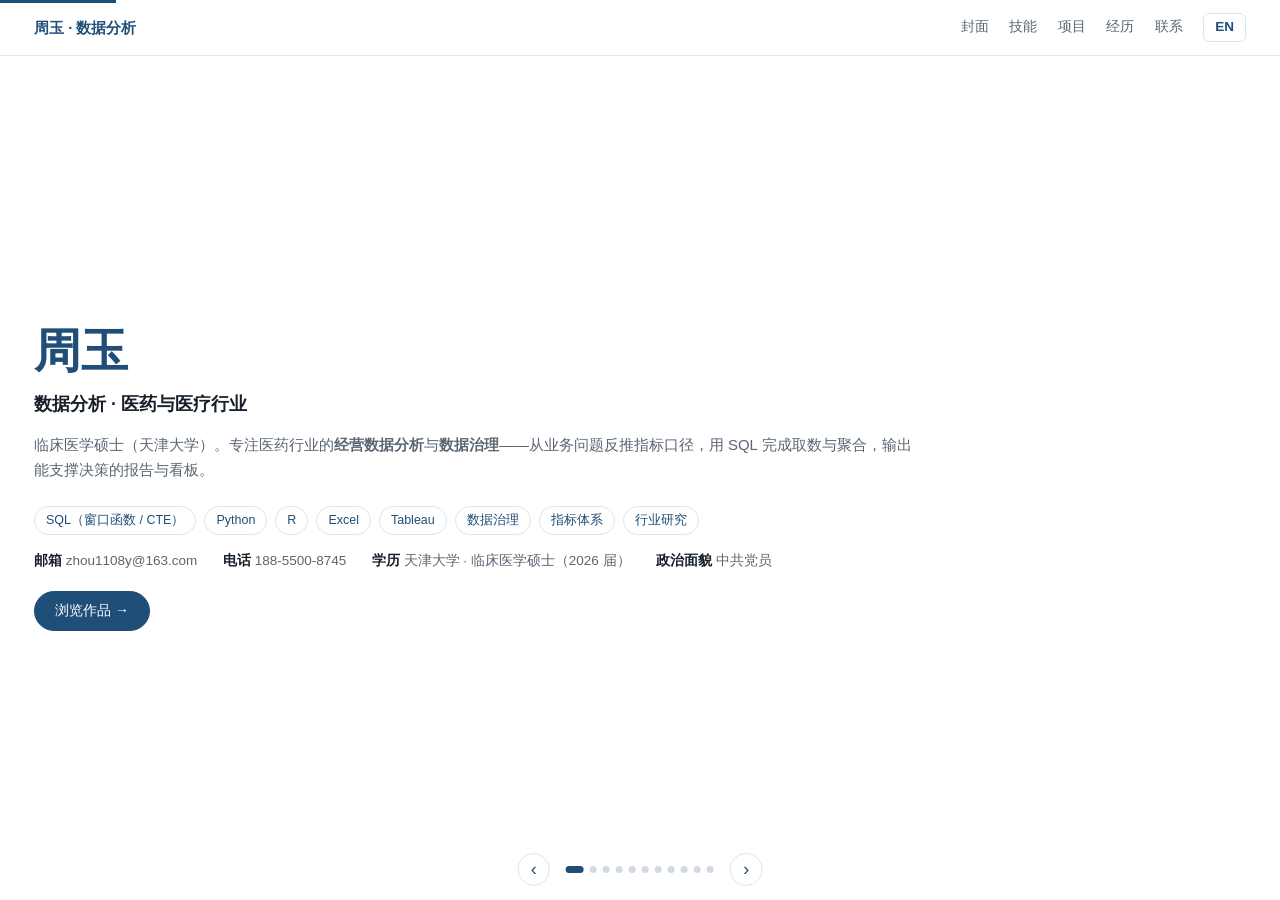
==== index.html @ c06bf833 "Add bilingual data analysis portfolio (deck layout)" ====
<!DOCTYPE html>
<html lang="zh-CN">
<head>
<meta charset="utf-8">
<meta name="viewport" content="width=device-width,initial-scale=1">
<title>周玉 · 数据分析作品集</title>
<link rel="alternate" hreflang="zh-CN" href="index.html">
<link rel="alternate" hreflang="en" href="en.html">
<link rel="stylesheet" href="assets/style.css">
</head>
<body>
<nav class="nav"><div class="wrap">
  <span class="nav-name">周玉 · 数据分析</span>
  <div class="nav-links">
    <a data-go="cover">封面</a>
    <a data-go="skills">技能</a>
    <a data-go="projects">项目</a>
    <a data-go="more">经历</a>
    <a data-go="contact">联系</a>
    <a class="lang" href="en.html" title="Switch to English">EN</a>
  </div>
</div></nav>

<main class="deck" id="deck">

  <section class="slide active" id="cover"><div class="inner cover-inner">
    <h1>周玉</h1>
    <p class="role">数据分析 · 医药与医疗行业</p>
    <p class="lead">临床医学硕士（天津大学）。专注医药行业的<b>经营数据分析</b>与<b>数据治理</b>——从业务问题反推指标口径，用 SQL 完成取数与聚合，输出能支撑决策的报告与看板。</p>
    <div class="tags">
      <span class="tag">SQL（窗口函数 / CTE）</span>
      <span class="tag">Python</span>
      <span class="tag">R</span>
      <span class="tag">Excel</span>
      <span class="tag">Tableau</span>
      <span class="tag">数据治理</span>
      <span class="tag">指标体系</span>
      <span class="tag">行业研究</span>
    </div>
    <div class="meta">
      <span><b>邮箱</b> zhou1108y@163.com</span>
      <span><b>电话</b> 188-5500-8745</span>
      <span><b>学历</b> 天津大学 · 临床医学硕士（2026 届）</span>
      <span><b>政治面貌</b> 中共党员</span>
    </div>
    <button class="cta" data-go="skills">浏览作品 →</button>
  </div></section>

  <section class="slide" id="skills"><div class="inner">
    <h2>技能与数据概览</h2>
    <p class="sub">按“能处理数据 → 能算对指标 → 能解释业务”三层组织</p>
    <div class="kpis">
      <div class="kpi"><div class="num">2<small>个</small></div><div class="lbl">完整行业分析项目</div></div>
      <div class="kpi"><div class="num">60<small>条</small></div><div class="lbl">公司-年度数据记录</div></div>
      <div class="kpi"><div class="num">16<small>类</small></div><div class="lbl">SQL 分析查询</div></div>
      <div class="kpi"><div class="num">16<small>张</small></div><div class="lbl">矢量分析图表</div></div>
    </div>
    <div class="grid2">
      <div class="card"><h4>数据处理与治理</h4><p>数据字典与口径定义、多源整合、清洗校验、异常值与缺失值处理、跨源一致性校验、数据留痕。</p></div>
      <div class="card"><h4>工具与语言</h4><p>SQL（多表查询、聚合、窗口函数、CTE）、Python、R、Excel（数据透视表 / 函数 / 图表）、Tableau、SPSS。</p></div>
      <div class="card"><h4>统计与建模</h4><p>描述性统计、假设检验、Logistic / COX 回归、生存分析、风险分层；机器学习（Lasso、XGBoost）与模型评估（AUC、F1、Brier、C-index、NRI）。</p></div>
      <div class="card"><h4>业务分析</h4><p>指标体系搭建、趋势 / 结构 / 对标 / 归因分析、行业数据研究、分析报告与看板输出。</p></div>
    </div>
  </div></section>

  <section class="slide" id="projects"><div class="inner">
    <h2>项目作品</h2>
    <p class="sub">点击卡片进入项目详情页（← → 或方向键翻页）</p>
    <div class="pcard-grid">
      <article class="pcard" data-go="p1">
        <div class="pcard-top"><h3>医药流通行业经营分析与对标研究</h3><span class="period">2026 · 5 家 A 股医药流通上市公司 · 2020–2025</span></div>
        <p class="desc">行业进入低增速阶段，需要判断增长质量、以及公司间差异来自哪里。</p>
        <ul class="clean">
        <li>30 条财务记录 + 143 条分部记录，跨源校验定位 1 处追溯调整差异</li>
        <li>四维指标体系 + SQL 八类查询，覆盖趋势 / 结构 / 对标 / 归因</li>
        <li>相关系数 0.872 验证“业务结构决定毛利率天花板”</li>
        </ul>
        <div class="pcard-foot"><span class="tools">SQL · Excel · Python</span><span class="go">查看详情 →</span></div>
      </article>
      <article class="pcard" data-go="p2">
        <div class="pcard-top"><h3>医药零售连锁扩张质量与资金效率分析</h3><span class="period">2026 · 5 家 A 股医药零售连锁 · 2020–2025</span></div>
        <p class="desc">连锁药店靠并购扩张，商誉与营运资金压力同步累积——扩张的质量如何？</p>
        <ul class="clean">
        <li>35 条记录（含商誉），与第二数据源交叉校验全部一致</li>
        <li>SQL 八类查询 + Tableau 四组视图构成经营看板</li>
        <li>5 家中 4 家增收不增利；商誉占净资产最高达 90.57%</li>
        </ul>
        <div class="pcard-foot"><span class="tools">SQL · Tableau</span><span class="go">查看详情 →</span></div>
      </article>
    </div>
  </div></section>

  <section class="slide" id="p1"><div class="inner">
    <div class="crumb"><span class="badge">项目一</span><button class="back" data-go="projects">← 返回项目列表</button></div>
    <h2>医药流通行业经营分析与对标研究</h2>
    <p class="period-line">2025–2026 · 5 家 A 股医药流通上市公司 · 2020–2025</p>
    <p class="desc">医药流通行业进入低增速阶段。项目要回答两个问题：行业增长的质量如何？公司之间的差异到底来自哪里？</p>
    <div class="two-col">
      <ul class="clean">
        <li><b>数据治理</b>采集 5 家公司 30 条财务记录与 143 条主营构成记录，建立数据字典统一币种、单位与归母口径；跨源校验发现 1 处追溯调整差异（营收差 2.2%），回溯年报定位后按可比口径修正并留痕。</li>
        <li><b>指标体系</b>搭建“成长性—盈利性—运营效率—业务结构”四维指标体系，用 SQL（窗口函数、CTE）完成 8 类分析查询。</li>
        <li><b>分析方法</b>覆盖趋势分析、结构分析、同业对标与归因拆解，并接入商务部与国家统计局行业数据做外部对标。</li>
        <li><b>成果输出</b>7 页分析报告 + Excel 经营看板（8 张原生图表、8 个 KPI 卡片）+ 2 页作品集。</li>
      </ul>
      <figure class="hero-fig"><img src="assets/charts/p1-fig02.svg" alt="样本增速 vs 药品流通行业增速（%）" loading="lazy"><figcaption>样本增速 vs 药品流通行业增速（%）<span class="note">连续四年跑赢行业 3.0–7.0pp</span></figcaption></figure>
    </div>
    <div class="dl">
        <a href="assets/data/p1_cleaned_data.csv" download>清洗后数据集（CSV）</a>
        <a href="assets/data/p1_sql_analysis.sql" download>SQL 分析脚本</a>
    </div>
  </div></section>

  <section class="slide" id="p1-findings"><div class="inner">
    <div class="crumb"><span class="badge">项目一</span><button class="back" data-go="projects">← 返回项目列表</button></div>
    <h2>关键发现 · 医药流通行业经营分析与对标研究</h2>
    <div class="two-col">
      <ul class="findings">
        <li><b>增收不增利</b>：样本合计营收 4,040 亿增至 6,008 亿（CAGR 8.26%），净利润 CAGR 仅 0.97%；毛利率五年降 2.46pp。</li>
        <li><b>费用管控是唯一对冲</b>：三项费用率由 7.64% 降至 6.00%，盈利分化主要来自费用端而非收入端。</li>
        <li><b>业务结构决定毛利率天花板</b>：批发 5.8%–7.5% ＜ 零售 13%–16% ＜ 工业 19%–57%，高毛利业务占比与整体毛利率相关系数达 <b>0.872</b>。</li>
        <li><b>头部持续跑赢行业</b>：样本增速连续四年高于行业 3.0–7.0 个百分点，CR3 由 86.13% 升至 87.78%。</li>
      </ul>
      <figure class="hero-fig"><img src="assets/charts/p1-fig02.svg" alt="样本增速 vs 药品流通行业增速（%）" loading="lazy"><figcaption>样本增速 vs 药品流通行业增速（%）<span class="note">连续四年跑赢行业 3.0–7.0pp</span></figcaption></figure>
    </div>
  </div></section>

  <section class="slide" id="p1-charts"><div class="inner">
    <div class="crumb"><span class="badge">项目一</span><button class="back" data-go="projects">← 返回项目列表</button></div>
    <h2>分析图表（10 张 · 矢量图）｜点击任意图表放大</h2>
    <div class="gallery g5">
      <figure class="g-item"><img src="assets/charts/p1-fig01.svg" alt="样本合计营业收入（亿元）" loading="lazy"><span>样本合计营业收入（亿元）</span></figure>
      <figure class="g-item"><img src="assets/charts/p1-fig02.svg" alt="样本增速 vs 行业增速（%）" loading="lazy"><span>样本增速 vs 行业增速（%）</span></figure>
      <figure class="g-item"><img src="assets/charts/p1-fig03.svg" alt="毛利率 / 净利率 / 三费率（%）" loading="lazy"><span>毛利率 / 净利率 / 三费率（%）</span></figure>
      <figure class="g-item"><img src="assets/charts/p1-fig04.svg" alt="各公司收入份额与 CR3（%）" loading="lazy"><span>各公司收入份额与 CR3（%）</span></figure>
      <figure class="g-item"><img src="assets/charts/p1-fig05.svg" alt="各公司营业收入趋势（亿元）" loading="lazy"><span>各公司营业收入趋势（亿元）</span></figure>
      <figure class="g-item"><img src="assets/charts/p1-fig06.svg" alt="2025 盈利能力对标（%）" loading="lazy"><span>2025 盈利能力对标（%）</span></figure>
      <figure class="g-item"><img src="assets/charts/p1-fig07.svg" alt="2025 营运效率对标（天）" loading="lazy"><span>2025 营运效率对标（天）</span></figure>
      <figure class="g-item"><img src="assets/charts/p1-fig08.svg" alt="2025 业务结构（占收入 %）" loading="lazy"><span>2025 业务结构（占收入 %）</span></figure>
      <figure class="g-item"><img src="assets/charts/p1-fig09.svg" alt="净利率变化归因（百分点）" loading="lazy"><span>净利率变化归因（百分点）</span></figure>
      <figure class="g-item"><img src="assets/charts/p1-fig10.svg" alt="高毛利业务占比 vs 整体毛利率" loading="lazy"><span>高毛利业务占比 vs 整体毛利率</span></figure>
    </div>
  </div></section>

  <section class="slide" id="p2"><div class="inner">
    <div class="crumb"><span class="badge">项目二</span><button class="back" data-go="projects">← 返回项目列表</button></div>
    <h2>医药零售连锁扩张质量与资金效率分析</h2>
    <p class="period-line">2025–2026 · 5 家 A 股医药零售连锁 · 2020–2025</p>
    <p class="desc">连锁药店靠并购快速扩张，商誉与营运资金压力同步累积。本项目用 SQL 建指标、Tableau 做可视化，回答“扩张的质量如何”。</p>
    <div class="two-col">
      <ul class="clean">
        <li><b>数据治理</b>采集 5 家公司 35 条财务记录（含商誉科目），单位与口径统一后完成清洗校验；与第二数据源交叉校验，35 条记录全部一致。</li>
        <li><b>SQL 分析</b>维表 + 事实表 + 指标视图结构，用窗口函数（LAG / RANK / MAX OVER）与 CTE 完成 8 类查询，覆盖增长质量、并购风险、营运效率与综合风险评分。</li>
        <li><b>Tableau 可视化</b>构建 4 组视图——扩张与盈利背离、商誉风险、营运资金效率、费用结构，形成可交互经营看板。</li>
      </ul>
      <figure class="hero-fig"><img src="assets/charts/p2-fig03.svg" alt="营收 CAGR vs 净利 CAGR（%）" loading="lazy"><figcaption>营收 CAGR vs 净利 CAGR（%）<span class="note">5 家中 4 家增收不增利</span></figcaption></figure>
    </div>
    <div class="dl">
        <a href="assets/data/p2_cleaned_data.csv" download>清洗后数据集（CSV）</a>
        <a href="assets/data/p2_sql_analysis.sql" download>SQL 分析脚本</a>
        <a href="assets/data/p2_tableau_build_guide.md" download>Tableau 构建指南</a>
    </div>
  </div></section>

  <section class="slide" id="p2-findings"><div class="inner">
    <div class="crumb"><span class="badge">项目二</span><button class="back" data-go="projects">← 返回项目列表</button></div>
    <h2>关键发现 · 医药零售连锁扩张质量与资金效率分析</h2>
    <div class="two-col">
      <ul class="findings">
        <li><b>扩张与盈利背离</b>：5 家中 4 家“增收不增利”——营收正增长但净利 CAGR 为负（一心堂 −19.75%、健之佳 −10.03%、老百姓 −9.26%）。</li>
        <li><b>商誉风险高度分化</b>：商誉占净资产从 26.85%（一心堂）到 <b>90.57%（健之佳）</b>、85.89%（老百姓）。</li>
        <li><b>营运资金占用沉重</b>：2025 年存货与应收周转合计 99–196 天，健之佳最高（195.6 天）。</li>
        <li><b>唯一量利同增的是益丰药房</b>：营收 CAGR 13.20%、净利 CAGR 16.92%、净利率 6.87%，ROE 15.01%。</li>
        <li><b>行业增速快速回落</b>：样本合计增速由 2022 年 27.59% 降至 2025 年 0.23%。</li>
      </ul>
      <figure class="hero-fig"><img src="assets/charts/p2-fig03.svg" alt="营收 CAGR vs 净利 CAGR（%）" loading="lazy"><figcaption>营收 CAGR vs 净利 CAGR（%）<span class="note">5 家中 4 家增收不增利</span></figcaption></figure>
    </div>
  </div></section>

  <section class="slide" id="p2-charts"><div class="inner">
    <div class="crumb"><span class="badge">项目二</span><button class="back" data-go="projects">← 返回项目列表</button></div>
    <h2>分析图表（6 张 · 矢量图）｜点击任意图表放大</h2>
    <div class="gallery g3">
      <figure class="g-item"><img src="assets/charts/p2-fig01.svg" alt="样本合计营业收入（亿元）" loading="lazy"><span>样本合计营业收入（亿元）</span></figure>
      <figure class="g-item"><img src="assets/charts/p2-fig02.svg" alt="样本增速走势（%）" loading="lazy"><span>样本增速走势（%）</span></figure>
      <figure class="g-item"><img src="assets/charts/p2-fig03.svg" alt="营收 CAGR vs 净利 CAGR（%）" loading="lazy"><span>营收 CAGR vs 净利 CAGR（%）</span></figure>
      <figure class="g-item"><img src="assets/charts/p2-fig04.svg" alt="商誉占净资产比重（%）" loading="lazy"><span>商誉占净资产比重（%）</span></figure>
      <figure class="g-item"><img src="assets/charts/p2-fig05.svg" alt="营运资金占用天数（天）" loading="lazy"><span>营运资金占用天数（天）</span></figure>
      <figure class="g-item"><img src="assets/charts/p2-fig06.svg" alt="毛利率 / 销售费用率 / 净利率（%）" loading="lazy"><span>毛利率 / 销售费用率 / 净利率（%）</span></figure>
    </div>
  </div></section>

  <section class="slide" id="more"><div class="inner">
    <h2>其他经历</h2>
    <p class="sub">医疗场景下的数据治理与建模实践，与行业分析项目形成互补</p>
    <div class="grid2">
      <div class="card"><h4>临床多模态数据治理</h4><p>统一人口学、实验室、影像等多模态数据采集口径与字段规范，搭建标准化可复用数据库；完成 2,000+ 例患者数据采集与 1,500+ 例随访数据维护。</p></div>
      <div class="card"><h4>疾病风险预测与可视化系统</h4><p>整合 840 例多源异构数据，用 Lasso-Logistic 筛选特征并对比四种机器学习模型，选定 XGBoost（AUC 0.854），基于 R Shiny 搭建在线预测系统。</p></div>
      <div class="card"><h4>基于队列的风险预警分析</h4><p>处理 1,688 例多源数据并搭建分析台账；构建胰岛素抵抗指标，用 Cox 回归与生存分析做风险分层，模型 C-index 由 0.611 提升至 0.646，NRI 达 18.4%。</p></div>
      <div class="card"><h4>人工血管产品研发（项目负责人）</h4><p>带领科研团队完成立项申报、可行性分析与技术方案撰写，统筹任务分工与研发进度，跟进数据汇总并撰写结题报告。</p></div>
    </div>
  </div></section>

  <section class="slide" id="contact"><div class="inner contact-inner">
    <h2>联系</h2>
    <p class="sub">欢迎就数据分析岗位交流，也乐意分享项目里的取数与治理细节</p>
    <p class="contact-line">邮箱：<a href="mailto:zhou1108y@163.com">zhou1108y@163.com</a>　|　电话：188-5500-8745</p>
    <div class="dl dl-center"><a href="assets/resume_yu_zhou.pdf" download>下载简历（PDF）</a></div>
    <p class="src">数据来源：上市公司公开年报（新浪财经接口取数 + 东方财富交叉校验）、东方财富主营构成、商务部《药品流通行业运行统计分析报告》、国家统计局。行业数据截至 2024 年。</p>
  </div></section>

</main>

<div class="ctrl">
  <button id="prev" aria-label="prev">‹</button>
  <div class="dots" id="dots"></div>
  <button id="next" aria-label="next">›</button>
</div>
<div class="progress"><div id="bar"></div></div>

<div id="lightbox"><img src="" alt=""><div class="cap"></div></div>

<script>
(function(){
  var slides = Array.prototype.slice.call(document.querySelectorAll('.slide'));
  var idx = 0, dots = document.getElementById('dots'), bar = document.getElementById('bar');
  slides.forEach(function(s, i){
    var b = document.createElement('button');
    b.className = 'dot'; b.setAttribute('aria-label', s.id);
    b.addEventListener('click', function(){ go(i); });
    dots.appendChild(b);
  });
  var dotEls = Array.prototype.slice.call(dots.children);
  function go(n){
    n = Math.max(0, Math.min(slides.length - 1, n));
    slides[idx].classList.remove('active');
    idx = n;
    slides[idx].classList.add('active');
    dotEls.forEach(function(d, i){ d.classList.toggle('on', i === idx); });
    bar.style.width = ((idx + 1) / slides.length * 100) + '%';
    if (history.replaceState) history.replaceState(null, '', '#' + slides[idx].id);
  }
  document.getElementById('prev').addEventListener('click', function(){ go(idx - 1); });
  document.getElementById('next').addEventListener('click', function(){ go(idx + 1); });
  document.addEventListener('keydown', function(e){
    if (e.key === 'ArrowRight' || e.key === 'PageDown' || e.key === ' ') { e.preventDefault(); go(idx + 1); }
    if (e.key === 'ArrowLeft' || e.key === 'PageUp') { e.preventDefault(); go(idx - 1); }
    if (e.key === 'Home') go(0);
    if (e.key === 'End') go(slides.length - 1);
    if (e.key === 'Escape') document.getElementById('lightbox').classList.remove('open');
  });
  document.querySelectorAll('[data-go]').forEach(function(el){
    el.addEventListener('click', function(){
      var id = el.getAttribute('data-go');
      var k = slides.map(function(s){ return s.id; }).indexOf(id);
      if (k >= 0) go(k);
    });
  });
  var lb = document.getElementById('lightbox'), lbImg = lb.querySelector('img'), lbCap = lb.querySelector('.cap');
  document.querySelectorAll('.g-item img, .hero-fig img').forEach(function(img){
    img.addEventListener('click', function(){
      lbImg.src = img.src;
      var cap = img.parentElement.querySelector('span, figcaption');
      lbCap.textContent = cap ? cap.textContent : '';
      lb.classList.add('open');
    });
  });
  lb.addEventListener('click', function(){ lb.classList.remove('open'); });
  function fromHash(){ return slides.map(function(s){ return s.id; }).indexOf((location.hash || '').replace('#','')); }
  // 支持深链：直接打开 #p2 / #contact 也能定位
  var start = fromHash();
  go(start > 0 ? start : 0);
  // hash 变化时（含页面内切换、手工改地址栏、浏览器前进后退）同步翻页
  window.addEventListener('hashchange', function(){
    var k = fromHash();
    if (k >= 0 && k !== idx) go(k);
  });
  window.addEventListener('popstate', function(){
    var k = fromHash();
    if (k >= 0 && k !== idx) go(k);
  });
})();
</script>
</body>
</html>
---- assets/style.css ----
/* ===== 整页翻页式作品集 ===== */
:root{
  --ink:#17202A; --muted:#5A6673; --accent:#1F4E79; --accent2:#2E75B6;
  --line:#DCE4EC; --soft:#F5F8FB; --radius:10px; --navh:56px;
  --pad:clamp(18px,3.2vh,40px);
}
*{box-sizing:border-box}
html,body{height:100%;margin:0;overflow:hidden}
body{background:#fff;color:var(--ink);
  font-family:-apple-system,BlinkMacSystemFont,"Segoe UI","Microsoft YaHei","PingFang SC","Hiragino Sans GB",sans-serif;
  font-size:clamp(12.5px,1.66vh,15px);line-height:1.7;-webkit-font-smoothing:antialiased}
a{color:var(--accent);text-decoration:none}
a:hover{text-decoration:underline}
button{font-family:inherit}

/* 顶栏 */
.nav{position:fixed;top:0;left:0;right:0;height:var(--navh);z-index:60;
  background:rgba(255,255,255,.95);backdrop-filter:saturate(180%) blur(10px);border-bottom:1px solid var(--line)}
.nav .wrap{max-width:1320px;margin:0 auto;padding:0 clamp(16px,3vw,34px);height:100%;
  display:flex;align-items:center;justify-content:space-between}
.nav-name{font-weight:700;color:var(--accent)}
.nav-links{display:flex;align-items:center;gap:clamp(10px,1.6vw,22px);font-size:clamp(12px,1.5vh,14px)}
.nav-links a{color:var(--muted);cursor:pointer}
.nav-links a:hover{color:var(--accent)}
.nav-links a.lang{border:1px solid var(--line);border-radius:6px;padding:3px 11px;color:var(--accent);font-weight:600;line-height:1.5}
.nav-links a.lang:hover{border-color:var(--accent);background:var(--soft);text-decoration:none}

/* 舞台 */
.deck{position:fixed;top:var(--navh);left:0;right:0;bottom:0}
.slide{position:absolute;inset:0;opacity:0;pointer-events:none;transform:translateX(26px);
  transition:opacity .32s ease,transform .32s ease}
.slide.active{opacity:1;pointer-events:auto;transform:none}
.inner{height:100%;max-width:1320px;margin:0 auto;padding:var(--pad) clamp(16px,3vw,34px);
  display:flex;flex-direction:column;min-height:0}
@media (max-height:640px){.inner{overflow-y:auto}}

/* 文字层级 */
h1{margin:0 0 .2em;font-size:clamp(30px,5.2vh,50px);line-height:1.15;color:var(--accent);letter-spacing:.01em}
h2{margin:0 0 .3em;font-size:clamp(17px,2.5vh,25px);line-height:1.3;color:var(--accent)}
h3{margin:0;font-size:clamp(14px,1.9vh,17px)}
h4{margin:0 0 .35em;font-size:clamp(13px,1.7vh,15px);color:var(--accent)}
p{margin:0 0 .6em}
.role{font-weight:600;font-size:clamp(14px,2vh,18px);margin:0 0 .7em}
.lead{color:var(--muted);max-width:880px}
.sub{color:var(--muted);margin:0 0 clamp(10px,1.8vh,20px)}
.desc{color:var(--muted)}
.period,.period-line{color:var(--muted);font-size:clamp(11.5px,1.5vh,13px)}
.period-line{margin:-.3em 0 .7em}
.tags{display:flex;flex-wrap:wrap;gap:8px;margin:clamp(8px,1.6vh,18px) 0}
.tag{font-size:clamp(11px,1.4vh,12.5px);padding:3px 11px;border:1px solid var(--line);border-radius:999px;color:var(--accent);background:#fff}
.meta{display:flex;flex-wrap:wrap;gap:clamp(10px,2vw,26px);color:var(--muted);font-size:clamp(11.5px,1.5vh,13.5px)}
.meta b{color:var(--ink)}
.src{color:#8A8A8A;font-size:clamp(10.5px,1.35vh,12px);margin-top:auto}
.note{display:block;color:#8A8A8A;margin-top:2px}

/* 封面 */
.cover-inner{justify-content:center}
.cta{align-self:flex-start;margin-top:clamp(10px,2vh,22px);padding:10px 20px;border:1px solid var(--accent);
  border-radius:999px;background:var(--accent);color:#fff;font-size:clamp(12.5px,1.6vh,14px);cursor:pointer}
.cta:hover{background:var(--accent2);border-color:var(--accent2)}

/* KPI */
.kpis{display:grid;grid-template-columns:repeat(4,1fr);gap:clamp(8px,1.4vw,16px);margin-bottom:clamp(10px,2vh,22px)}
.kpi{background:var(--soft);border:1px solid var(--line);border-radius:var(--radius);padding:clamp(8px,1.6vh,16px);text-align:center}
.kpi .num{font-size:clamp(19px,3vh,27px);font-weight:700;color:var(--accent);line-height:1.15}
.kpi .num small{font-size:.55em;margin-left:1px}
.kpi .lbl{font-size:clamp(10.5px,1.4vh,12.5px);color:var(--muted)}

/* 卡片网格 */
.grid2{display:grid;grid-template-columns:1fr 1fr;gap:clamp(9px,1.5vw,16px);min-height:0;flex:1;align-content:start}
.card{background:#fff;border:1px solid var(--line);border-radius:var(--radius);padding:clamp(10px,1.7vh,17px)}
.card p{margin:0;color:var(--muted);font-size:clamp(11.5px,1.5vh,14px)}

/* 项目卡片 */
.pcard-grid{flex:1;min-height:0;display:grid;grid-template-columns:1fr 1fr;gap:clamp(12px,2vw,22px)}
.pcard{display:flex;flex-direction:column;background:#fff;border:1px solid var(--line);border-radius:12px;
  padding:clamp(14px,2.2vh,24px);cursor:pointer;transition:.2s;min-height:0}
.pcard:hover{border-color:var(--accent2);box-shadow:0 6px 20px rgba(31,78,121,.10);transform:translateY(-2px)}
.pcard .desc{margin:.5em 0 .6em;font-size:clamp(11.5px,1.5vh,14px)}
.pcard-foot{margin-top:auto;padding-top:clamp(8px,1.4vh,14px);border-top:1px solid var(--line);
  display:flex;justify-content:space-between;align-items:center;font-size:clamp(11px,1.4vh,13px)}
.pcard-foot .tools{color:var(--muted)}
.pcard-foot .go{color:var(--accent);font-weight:600}

/* 项目详情 */
.crumb{display:flex;align-items:center;gap:12px;margin-bottom:.5em}
.badge{background:var(--soft);border:1px solid var(--line);border-radius:6px;padding:2px 9px;
  font-size:clamp(10.5px,1.4vh,12px);color:var(--accent);font-weight:600}
.back{margin-left:auto;border:1px solid var(--line);background:#fff;border-radius:6px;padding:4px 11px;
  font-size:clamp(10.5px,1.4vh,12.5px);color:var(--accent);cursor:pointer}
.back:hover{border-color:var(--accent2);background:var(--soft)}
.two-col{flex:1;min-height:0;display:grid;grid-template-columns:1.1fr .9fr;gap:clamp(12px,2vw,24px)}
.two-col>ul{overflow:auto;padding-left:18px;margin:0}
ul.clean{margin:0;padding-left:18px;font-size:clamp(11.5px,1.5vh,14px)}
ul.clean li{margin:.35em 0}
.findings{list-style:none;padding:0;margin:0}
.findings li{position:relative;padding:clamp(5px,1vh,10px) 0 clamp(5px,1vh,10px) 15px;
  border-bottom:1px dashed var(--line);font-size:clamp(11.5px,1.5vh,14.5px)}
.findings li:last-child{border-bottom:none}
.findings li:before{content:"";position:absolute;left:0;top:1.15em;width:6px;height:6px;border-radius:50%;background:var(--accent2)}
.findings b{color:var(--accent)}
.hero-fig{margin:0;display:flex;flex-direction:column;min-height:0;border:1px solid var(--line);
  border-radius:10px;overflow:hidden;background:#fff}
.hero-fig img{width:100%;flex:1;min-height:0;object-fit:contain;cursor:zoom-in;background:#fff}
.hero-fig figcaption{font-size:clamp(10.5px,1.4vh,12.5px);color:var(--muted);padding:7px 11px;border-top:1px solid var(--line)}
.dl{display:flex;flex-wrap:wrap;gap:9px;margin-top:clamp(8px,1.5vh,16px)}
.dl a{font-size:clamp(11px,1.4vh,13px);border:1px solid var(--line);border-radius:8px;
  padding:6px 12px;color:var(--accent);background:var(--soft)}
.dl a:hover{border-color:var(--accent2);text-decoration:none}
.dl-center{justify-content:center}

/* 图表画廊 */
.gallery{flex:1;min-height:0;display:grid;gap:clamp(7px,1vw,12px);margin-top:clamp(6px,1.2vh,14px)}
.gallery.g5{grid-template-columns:repeat(5,1fr);grid-template-rows:repeat(2,1fr)}
.gallery.g3{grid-template-columns:repeat(3,1fr);grid-template-rows:repeat(2,1fr)}
.g-item{display:flex;flex-direction:column;min-height:0;margin:0;background:#fff;
  border:1px solid var(--line);border-radius:8px;overflow:hidden;transition:.18s}
.g-item:hover{border-color:var(--accent2);box-shadow:0 4px 14px rgba(31,78,121,.10)}
.g-item img{width:100%;flex:1;min-height:0;object-fit:contain;cursor:zoom-in;display:block}
.g-item span{font-size:clamp(9.5px,1.25vh,11.5px);color:var(--muted);padding:3px 7px;
  border-top:1px solid var(--line);white-space:nowrap;overflow:hidden;text-overflow:ellipsis}

/* 联系页 */
.contact-inner{justify-content:center;align-items:flex-start}
.contact-line{font-size:clamp(13px,1.8vh,16px)}

/* 控制条 */
.ctrl{position:fixed;left:50%;transform:translateX(-50%);bottom:clamp(8px,1.6vh,16px);z-index:70;
  display:flex;align-items:center;gap:clamp(8px,1.4vw,16px)}
.ctrl button{width:clamp(28px,3.6vh,36px);height:clamp(28px,3.6vh,36px);border-radius:50%;
  border:1px solid var(--line);background:#fff;color:var(--accent);font-size:18px;line-height:1;
  cursor:pointer;display:flex;align-items:center;justify-content:center}
.ctrl button:hover{border-color:var(--accent2);background:var(--soft)}
.dots{display:flex;gap:6px;align-items:center}
.ctrl .dot{width:7px;height:7px;min-width:7px;border:none;border-radius:50%;background:#CFDAE6;
  cursor:pointer;padding:0;font-size:0;line-height:0}
.ctrl .dot.on{background:var(--accent);width:18px;min-width:18px;border-radius:4px}
@media (max-width:620px){
  .ctrl{gap:6px;bottom:10px}
  .dots{gap:4px}
  .ctrl .dot{width:6px;height:6px;min-width:6px}
  .ctrl .dot.on{width:14px;min-width:14px}
  .ctrl button{width:28px;height:28px;min-width:28px;font-size:16px}
}
.progress{position:fixed;top:0;left:0;right:0;height:3px;z-index:80}
#bar{height:100%;width:0;background:var(--accent);transition:width .3s}

/* 灯箱 */
#lightbox{position:fixed;inset:0;background:rgba(15,22,30,.92);display:none;align-items:center;
  justify-content:center;z-index:100;padding:26px}
#lightbox.open{display:flex}
#lightbox img{max-width:95vw;max-height:86vh;background:#fff;border-radius:8px}
#lightbox .cap{position:absolute;bottom:16px;left:0;right:0;text-align:center;color:#fff;font-size:13px}

/* 英文排版 */
html[lang="en"] .lead{max-width:920px}
html[lang="en"] .pcard h3{font-size:clamp(13.5px,1.75vh,16px)}
html[lang="en"] .findings li,html[lang="en"] ul.clean li{font-size:clamp(11px,1.42vh,13.5px)}

/* 窄屏 / 矮屏回退：允许页内滚动，避免内容被裁 */
@media (max-width:900px){
  .pcard-grid,.two-col,.grid2,.gallery.g5,.gallery.g3{grid-template-columns:1fr;grid-template-rows:none}
  .gallery{grid-template-columns:repeat(2,1fr);grid-template-rows:none}
  .inner{overflow-y:auto}
  .nav-links a[data-go]:not(.lang){display:none}
}
@media (max-height:620px){
  .gallery.g5{grid-template-columns:repeat(3,1fr);grid-template-rows:none}
  .inner{overflow-y:auto}
}
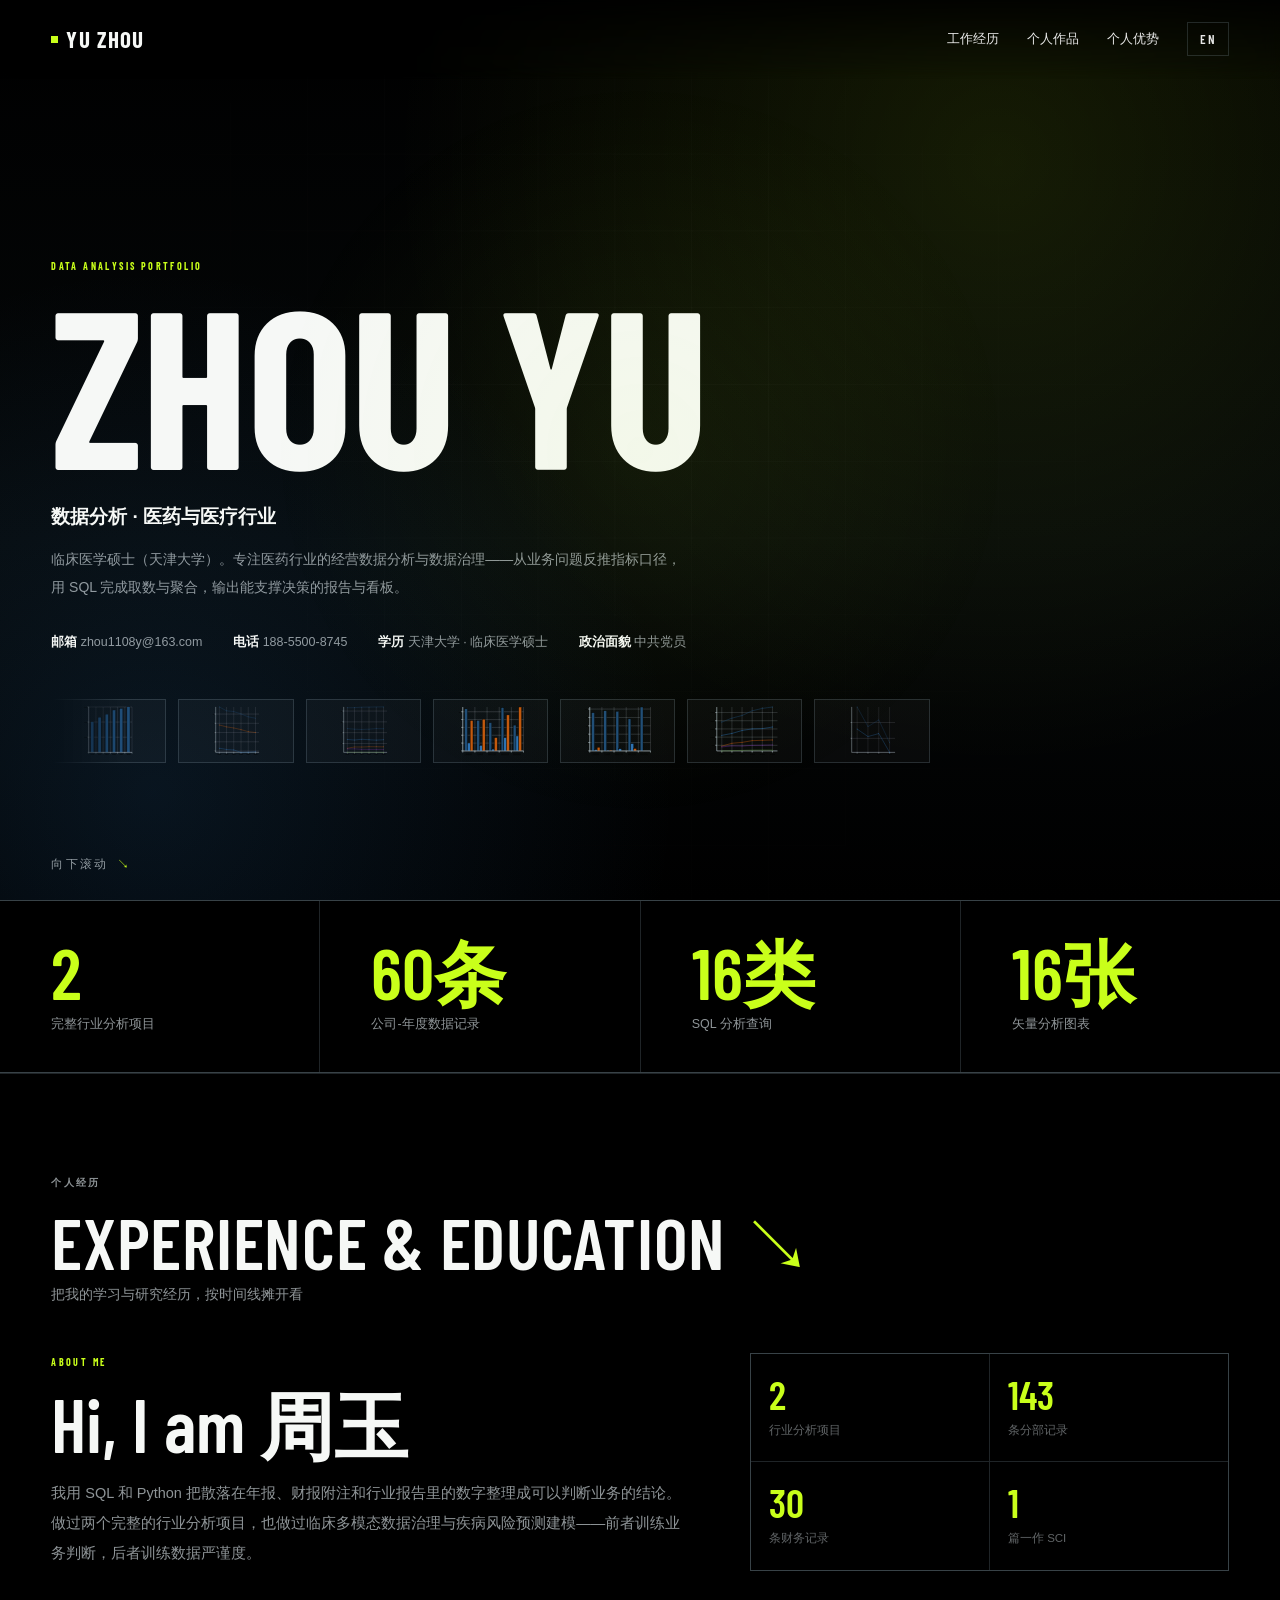
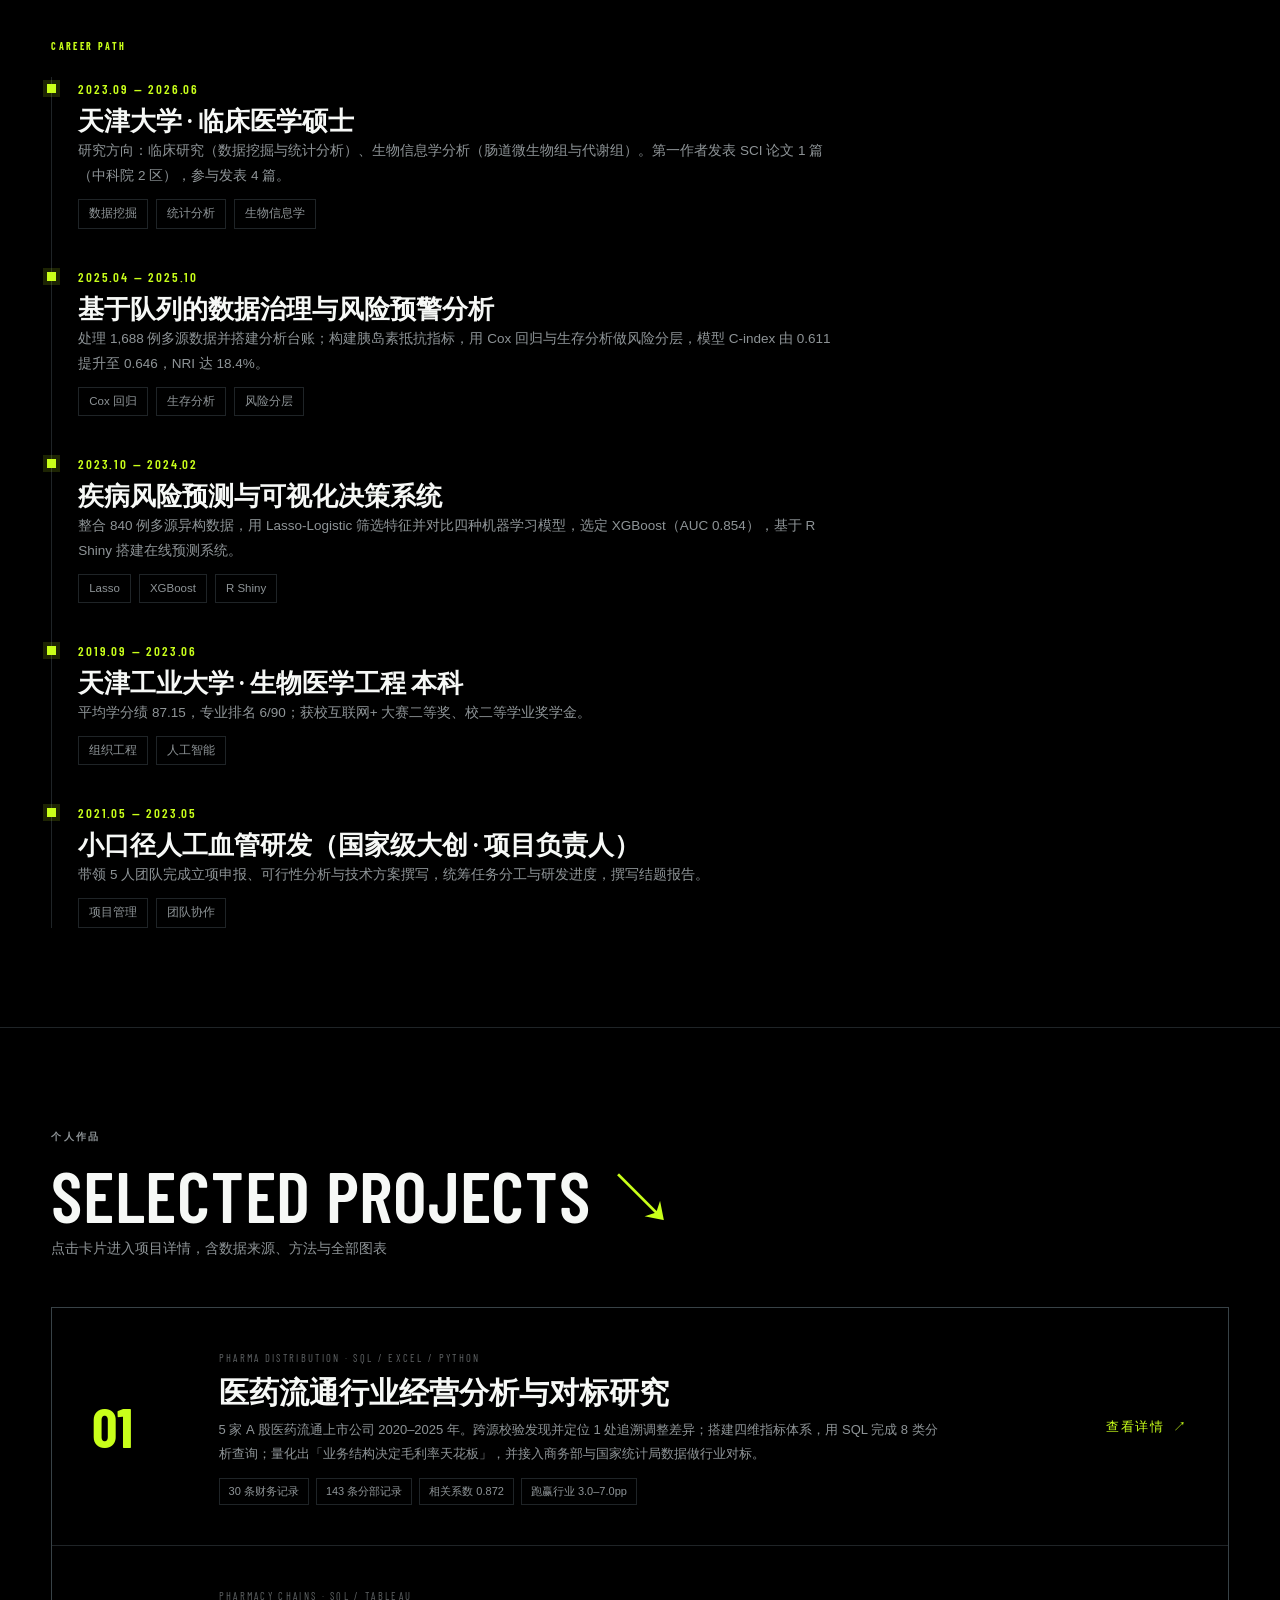
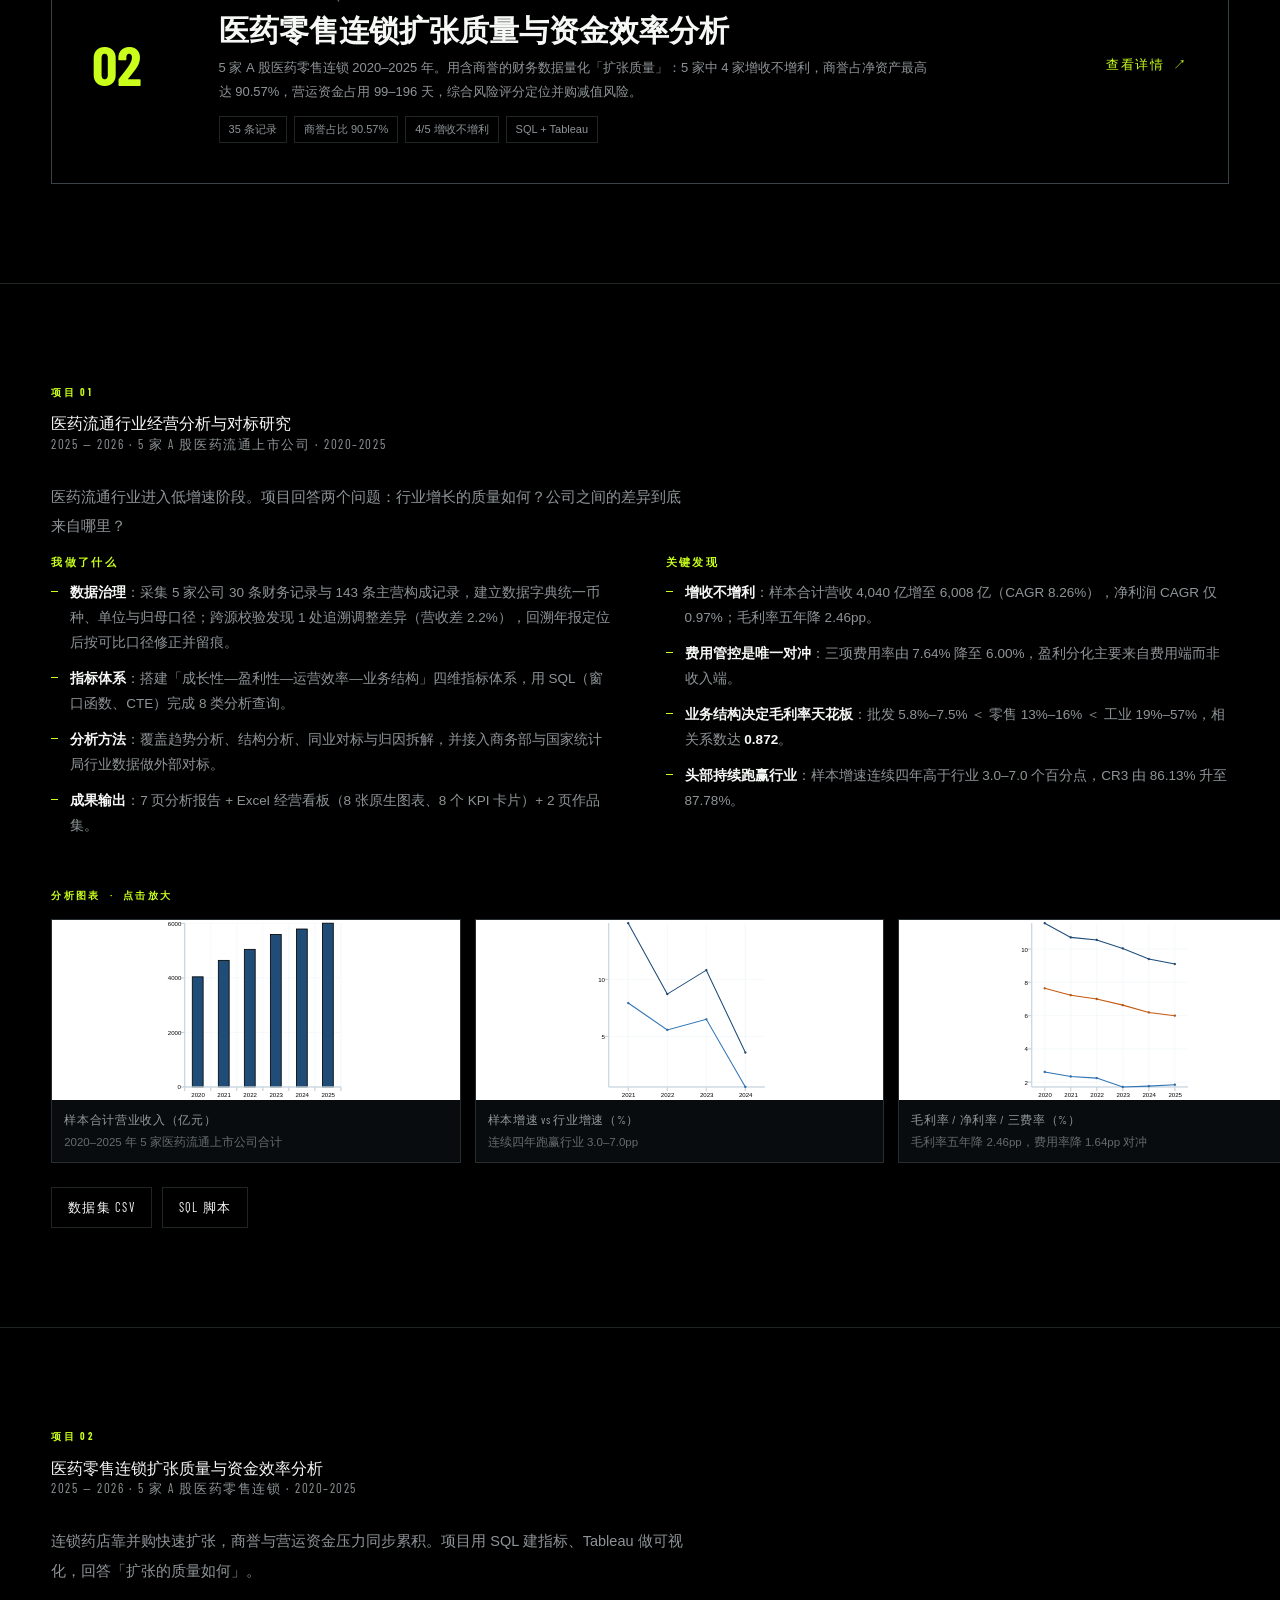
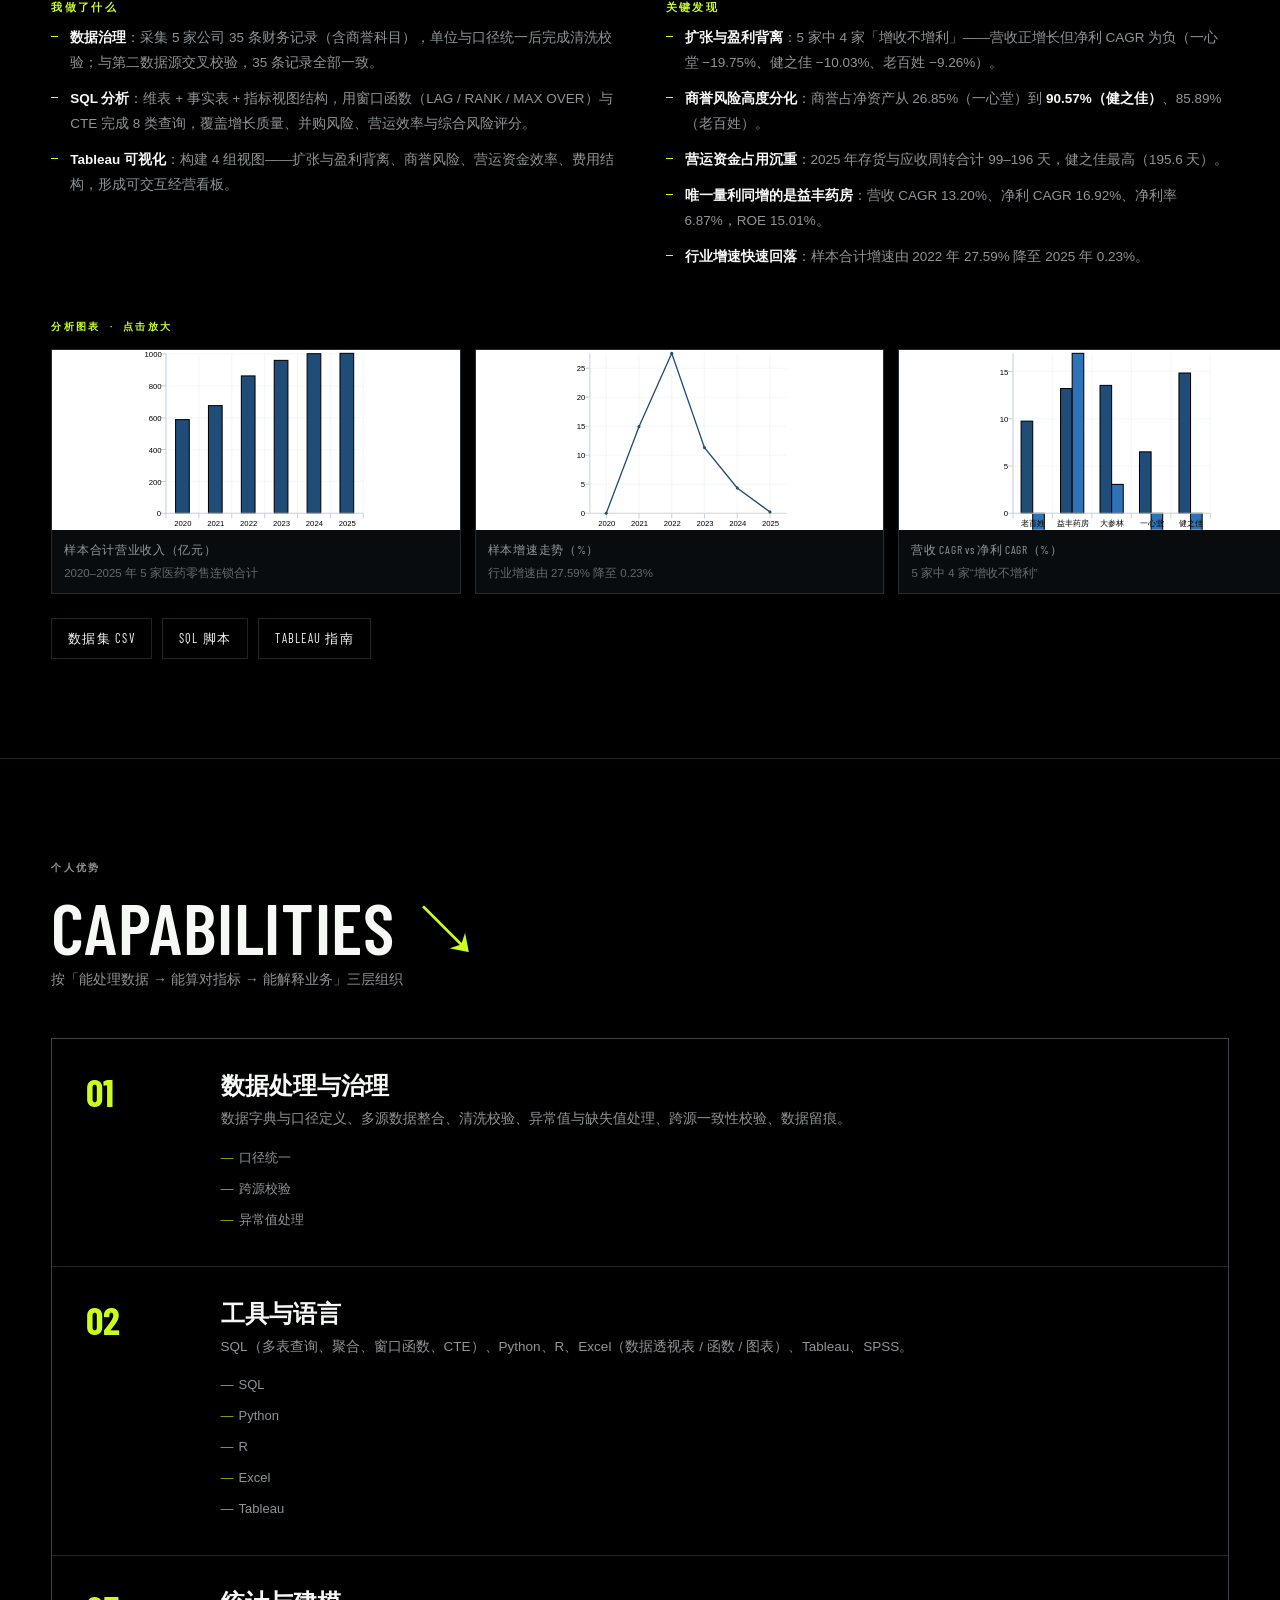
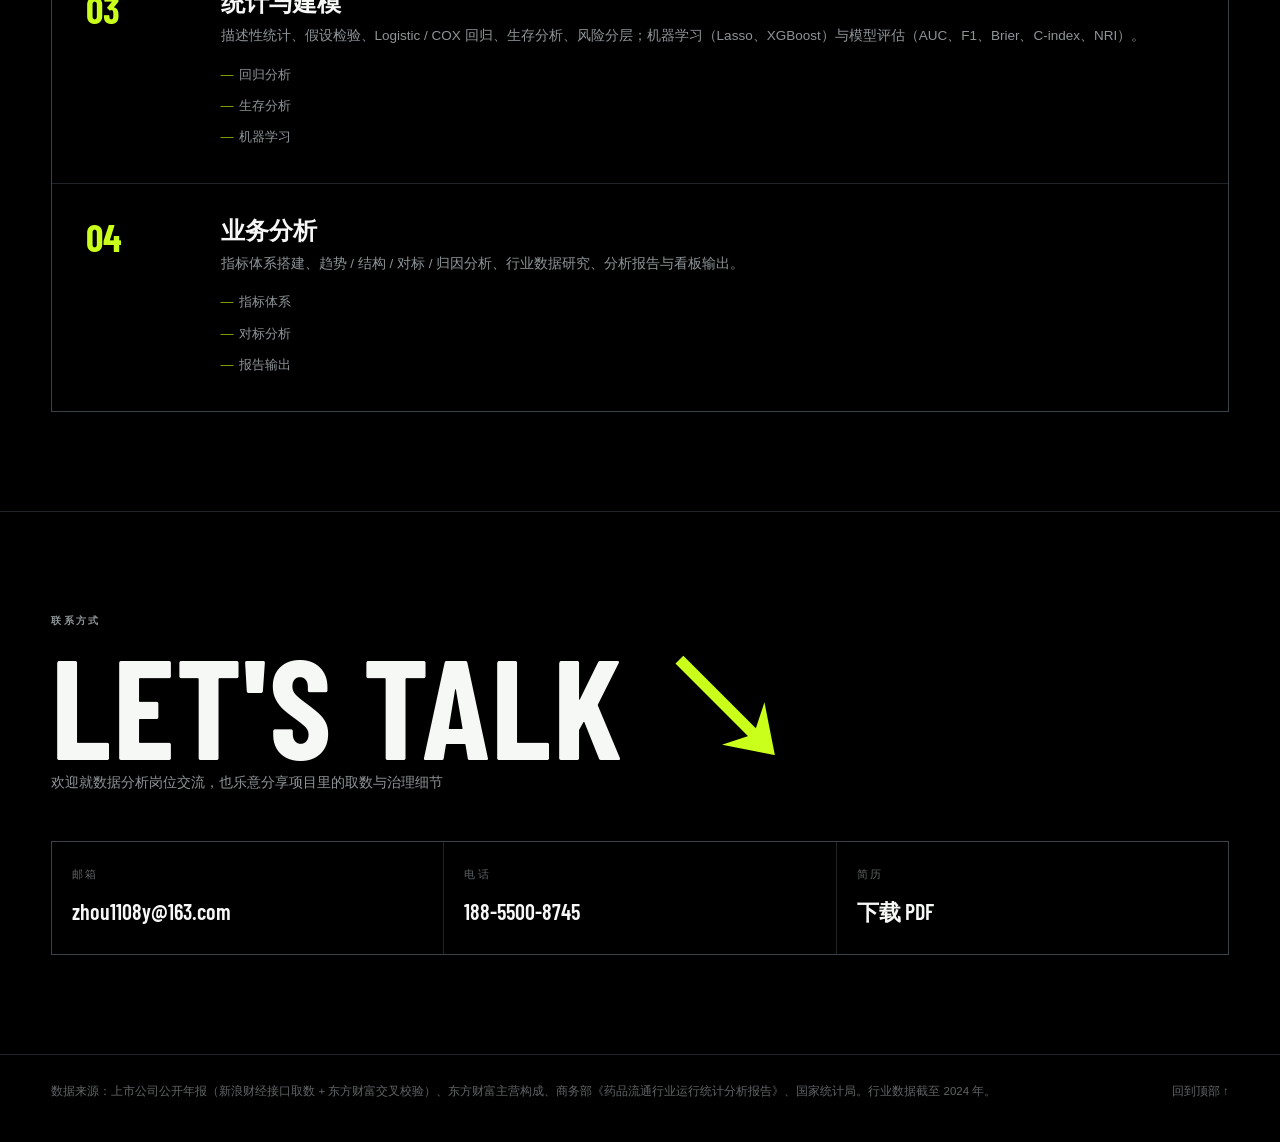
==== commit da6ad292: "Redesign portfolio: dark theme with acid-lime accent, DIN-style condensed type, numbered cards, hori" ====
--- a/index.html
+++ b/index.html
@@ -1,284 +1,296 @@
-<!DOCTYPE html>
-<html lang="zh-CN">
-<head>
-<meta charset="utf-8">
-<meta name="viewport" content="width=device-width,initial-scale=1">
-<title>周玉 · 数据分析作品集</title>
-<link rel="alternate" hreflang="zh-CN" href="index.html">
-<link rel="alternate" hreflang="en" href="en.html">
-<link rel="stylesheet" href="assets/style.css">
-</head>
-<body>
-<nav class="nav"><div class="wrap">
-  <span class="nav-name">周玉 · 数据分析</span>
-  <div class="nav-links">
-    <a data-go="cover">封面</a>
-    <a data-go="skills">技能</a>
-    <a data-go="projects">项目</a>
-    <a data-go="more">经历</a>
-    <a data-go="contact">联系</a>
-    <a class="lang" href="en.html" title="Switch to English">EN</a>
-  </div>
-</div></nav>
-
-<main class="deck" id="deck">
-
-  <section class="slide active" id="cover"><div class="inner cover-inner">
-    <h1>周玉</h1>
-    <p class="role">数据分析 · 医药与医疗行业</p>
-    <p class="lead">临床医学硕士（天津大学）。专注医药行业的<b>经营数据分析</b>与<b>数据治理</b>——从业务问题反推指标口径，用 SQL 完成取数与聚合，输出能支撑决策的报告与看板。</p>
-    <div class="tags">
-      <span class="tag">SQL（窗口函数 / CTE）</span>
-      <span class="tag">Python</span>
-      <span class="tag">R</span>
-      <span class="tag">Excel</span>
-      <span class="tag">Tableau</span>
-      <span class="tag">数据治理</span>
-      <span class="tag">指标体系</span>
-      <span class="tag">行业研究</span>
-    </div>
-    <div class="meta">
-      <span><b>邮箱</b> zhou1108y@163.com</span>
-      <span><b>电话</b> 188-5500-8745</span>
-      <span><b>学历</b> 天津大学 · 临床医学硕士（2026 届）</span>
-      <span><b>政治面貌</b> 中共党员</span>
-    </div>
-    <button class="cta" data-go="skills">浏览作品 →</button>
-  </div></section>
-
-  <section class="slide" id="skills"><div class="inner">
-    <h2>技能与数据概览</h2>
-    <p class="sub">按“能处理数据 → 能算对指标 → 能解释业务”三层组织</p>
-    <div class="kpis">
-      <div class="kpi"><div class="num">2<small>个</small></div><div class="lbl">完整行业分析项目</div></div>
-      <div class="kpi"><div class="num">60<small>条</small></div><div class="lbl">公司-年度数据记录</div></div>
-      <div class="kpi"><div class="num">16<small>类</small></div><div class="lbl">SQL 分析查询</div></div>
-      <div class="kpi"><div class="num">16<small>张</small></div><div class="lbl">矢量分析图表</div></div>
-    </div>
-    <div class="grid2">
-      <div class="card"><h4>数据处理与治理</h4><p>数据字典与口径定义、多源整合、清洗校验、异常值与缺失值处理、跨源一致性校验、数据留痕。</p></div>
-      <div class="card"><h4>工具与语言</h4><p>SQL（多表查询、聚合、窗口函数、CTE）、Python、R、Excel（数据透视表 / 函数 / 图表）、Tableau、SPSS。</p></div>
-      <div class="card"><h4>统计与建模</h4><p>描述性统计、假设检验、Logistic / COX 回归、生存分析、风险分层；机器学习（Lasso、XGBoost）与模型评估（AUC、F1、Brier、C-index、NRI）。</p></div>
-      <div class="card"><h4>业务分析</h4><p>指标体系搭建、趋势 / 结构 / 对标 / 归因分析、行业数据研究、分析报告与看板输出。</p></div>
-    </div>
-  </div></section>
-
-  <section class="slide" id="projects"><div class="inner">
-    <h2>项目作品</h2>
-    <p class="sub">点击卡片进入项目详情页（← → 或方向键翻页）</p>
-    <div class="pcard-grid">
-      <article class="pcard" data-go="p1">
-        <div class="pcard-top"><h3>医药流通行业经营分析与对标研究</h3><span class="period">2026 · 5 家 A 股医药流通上市公司 · 2020–2025</span></div>
-        <p class="desc">行业进入低增速阶段，需要判断增长质量、以及公司间差异来自哪里。</p>
-        <ul class="clean">
-        <li>30 条财务记录 + 143 条分部记录，跨源校验定位 1 处追溯调整差异</li>
-        <li>四维指标体系 + SQL 八类查询，覆盖趋势 / 结构 / 对标 / 归因</li>
-        <li>相关系数 0.872 验证“业务结构决定毛利率天花板”</li>
-        </ul>
-        <div class="pcard-foot"><span class="tools">SQL · Excel · Python</span><span class="go">查看详情 →</span></div>
-      </article>
-      <article class="pcard" data-go="p2">
-        <div class="pcard-top"><h3>医药零售连锁扩张质量与资金效率分析</h3><span class="period">2026 · 5 家 A 股医药零售连锁 · 2020–2025</span></div>
-        <p class="desc">连锁药店靠并购扩张，商誉与营运资金压力同步累积——扩张的质量如何？</p>
-        <ul class="clean">
-        <li>35 条记录（含商誉），与第二数据源交叉校验全部一致</li>
-        <li>SQL 八类查询 + Tableau 四组视图构成经营看板</li>
-        <li>5 家中 4 家增收不增利；商誉占净资产最高达 90.57%</li>
-        </ul>
-        <div class="pcard-foot"><span class="tools">SQL · Tableau</span><span class="go">查看详情 →</span></div>
-      </article>
-    </div>
-  </div></section>
-
-  <section class="slide" id="p1"><div class="inner">
-    <div class="crumb"><span class="badge">项目一</span><button class="back" data-go="projects">← 返回项目列表</button></div>
-    <h2>医药流通行业经营分析与对标研究</h2>
-    <p class="period-line">2025–2026 · 5 家 A 股医药流通上市公司 · 2020–2025</p>
-    <p class="desc">医药流通行业进入低增速阶段。项目要回答两个问题：行业增长的质量如何？公司之间的差异到底来自哪里？</p>
-    <div class="two-col">
-      <ul class="clean">
-        <li><b>数据治理</b>采集 5 家公司 30 条财务记录与 143 条主营构成记录，建立数据字典统一币种、单位与归母口径；跨源校验发现 1 处追溯调整差异（营收差 2.2%），回溯年报定位后按可比口径修正并留痕。</li>
-        <li><b>指标体系</b>搭建“成长性—盈利性—运营效率—业务结构”四维指标体系，用 SQL（窗口函数、CTE）完成 8 类分析查询。</li>
-        <li><b>分析方法</b>覆盖趋势分析、结构分析、同业对标与归因拆解，并接入商务部与国家统计局行业数据做外部对标。</li>
-        <li><b>成果输出</b>7 页分析报告 + Excel 经营看板（8 张原生图表、8 个 KPI 卡片）+ 2 页作品集。</li>
-      </ul>
-      <figure class="hero-fig"><img src="assets/charts/p1-fig02.svg" alt="样本增速 vs 药品流通行业增速（%）" loading="lazy"><figcaption>样本增速 vs 药品流通行业增速（%）<span class="note">连续四年跑赢行业 3.0–7.0pp</span></figcaption></figure>
-    </div>
-    <div class="dl">
-        <a href="assets/data/p1_cleaned_data.csv" download>清洗后数据集（CSV）</a>
-        <a href="assets/data/p1_sql_analysis.sql" download>SQL 分析脚本</a>
-    </div>
-  </div></section>
-
-  <section class="slide" id="p1-findings"><div class="inner">
-    <div class="crumb"><span class="badge">项目一</span><button class="back" data-go="projects">← 返回项目列表</button></div>
-    <h2>关键发现 · 医药流通行业经营分析与对标研究</h2>
-    <div class="two-col">
-      <ul class="findings">
-        <li><b>增收不增利</b>：样本合计营收 4,040 亿增至 6,008 亿（CAGR 8.26%），净利润 CAGR 仅 0.97%；毛利率五年降 2.46pp。</li>
-        <li><b>费用管控是唯一对冲</b>：三项费用率由 7.64% 降至 6.00%，盈利分化主要来自费用端而非收入端。</li>
-        <li><b>业务结构决定毛利率天花板</b>：批发 5.8%–7.5% ＜ 零售 13%–16% ＜ 工业 19%–57%，高毛利业务占比与整体毛利率相关系数达 <b>0.872</b>。</li>
-        <li><b>头部持续跑赢行业</b>：样本增速连续四年高于行业 3.0–7.0 个百分点，CR3 由 86.13% 升至 87.78%。</li>
-      </ul>
-      <figure class="hero-fig"><img src="assets/charts/p1-fig02.svg" alt="样本增速 vs 药品流通行业增速（%）" loading="lazy"><figcaption>样本增速 vs 药品流通行业增速（%）<span class="note">连续四年跑赢行业 3.0–7.0pp</span></figcaption></figure>
-    </div>
-  </div></section>
-
-  <section class="slide" id="p1-charts"><div class="inner">
-    <div class="crumb"><span class="badge">项目一</span><button class="back" data-go="projects">← 返回项目列表</button></div>
-    <h2>分析图表（10 张 · 矢量图）｜点击任意图表放大</h2>
-    <div class="gallery g5">
-      <figure class="g-item"><img src="assets/charts/p1-fig01.svg" alt="样本合计营业收入（亿元）" loading="lazy"><span>样本合计营业收入（亿元）</span></figure>
-      <figure class="g-item"><img src="assets/charts/p1-fig02.svg" alt="样本增速 vs 行业增速（%）" loading="lazy"><span>样本增速 vs 行业增速（%）</span></figure>
-      <figure class="g-item"><img src="assets/charts/p1-fig03.svg" alt="毛利率 / 净利率 / 三费率（%）" loading="lazy"><span>毛利率 / 净利率 / 三费率（%）</span></figure>
-      <figure class="g-item"><img src="assets/charts/p1-fig04.svg" alt="各公司收入份额与 CR3（%）" loading="lazy"><span>各公司收入份额与 CR3（%）</span></figure>
-      <figure class="g-item"><img src="assets/charts/p1-fig05.svg" alt="各公司营业收入趋势（亿元）" loading="lazy"><span>各公司营业收入趋势（亿元）</span></figure>
-      <figure class="g-item"><img src="assets/charts/p1-fig06.svg" alt="2025 盈利能力对标（%）" loading="lazy"><span>2025 盈利能力对标（%）</span></figure>
-      <figure class="g-item"><img src="assets/charts/p1-fig07.svg" alt="2025 营运效率对标（天）" loading="lazy"><span>2025 营运效率对标（天）</span></figure>
-      <figure class="g-item"><img src="assets/charts/p1-fig08.svg" alt="2025 业务结构（占收入 %）" loading="lazy"><span>2025 业务结构（占收入 %）</span></figure>
-      <figure class="g-item"><img src="assets/charts/p1-fig09.svg" alt="净利率变化归因（百分点）" loading="lazy"><span>净利率变化归因（百分点）</span></figure>
-      <figure class="g-item"><img src="assets/charts/p1-fig10.svg" alt="高毛利业务占比 vs 整体毛利率" loading="lazy"><span>高毛利业务占比 vs 整体毛利率</span></figure>
-    </div>
-  </div></section>
-
-  <section class="slide" id="p2"><div class="inner">
-    <div class="crumb"><span class="badge">项目二</span><button class="back" data-go="projects">← 返回项目列表</button></div>
-    <h2>医药零售连锁扩张质量与资金效率分析</h2>
-    <p class="period-line">2025–2026 · 5 家 A 股医药零售连锁 · 2020–2025</p>
-    <p class="desc">连锁药店靠并购快速扩张，商誉与营运资金压力同步累积。本项目用 SQL 建指标、Tableau 做可视化，回答“扩张的质量如何”。</p>
-    <div class="two-col">
-      <ul class="clean">
-        <li><b>数据治理</b>采集 5 家公司 35 条财务记录（含商誉科目），单位与口径统一后完成清洗校验；与第二数据源交叉校验，35 条记录全部一致。</li>
-        <li><b>SQL 分析</b>维表 + 事实表 + 指标视图结构，用窗口函数（LAG / RANK / MAX OVER）与 CTE 完成 8 类查询，覆盖增长质量、并购风险、营运效率与综合风险评分。</li>
-        <li><b>Tableau 可视化</b>构建 4 组视图——扩张与盈利背离、商誉风险、营运资金效率、费用结构，形成可交互经营看板。</li>
-      </ul>
-      <figure class="hero-fig"><img src="assets/charts/p2-fig03.svg" alt="营收 CAGR vs 净利 CAGR（%）" loading="lazy"><figcaption>营收 CAGR vs 净利 CAGR（%）<span class="note">5 家中 4 家增收不增利</span></figcaption></figure>
-    </div>
-    <div class="dl">
-        <a href="assets/data/p2_cleaned_data.csv" download>清洗后数据集（CSV）</a>
-        <a href="assets/data/p2_sql_analysis.sql" download>SQL 分析脚本</a>
-        <a href="assets/data/p2_tableau_build_guide.md" download>Tableau 构建指南</a>
-    </div>
-  </div></section>
-
-  <section class="slide" id="p2-findings"><div class="inner">
-    <div class="crumb"><span class="badge">项目二</span><button class="back" data-go="projects">← 返回项目列表</button></div>
-    <h2>关键发现 · 医药零售连锁扩张质量与资金效率分析</h2>
-    <div class="two-col">
-      <ul class="findings">
-        <li><b>扩张与盈利背离</b>：5 家中 4 家“增收不增利”——营收正增长但净利 CAGR 为负（一心堂 −19.75%、健之佳 −10.03%、老百姓 −9.26%）。</li>
-        <li><b>商誉风险高度分化</b>：商誉占净资产从 26.85%（一心堂）到 <b>90.57%（健之佳）</b>、85.89%（老百姓）。</li>
-        <li><b>营运资金占用沉重</b>：2025 年存货与应收周转合计 99–196 天，健之佳最高（195.6 天）。</li>
-        <li><b>唯一量利同增的是益丰药房</b>：营收 CAGR 13.20%、净利 CAGR 16.92%、净利率 6.87%，ROE 15.01%。</li>
-        <li><b>行业增速快速回落</b>：样本合计增速由 2022 年 27.59% 降至 2025 年 0.23%。</li>
-      </ul>
-      <figure class="hero-fig"><img src="assets/charts/p2-fig03.svg" alt="营收 CAGR vs 净利 CAGR（%）" loading="lazy"><figcaption>营收 CAGR vs 净利 CAGR（%）<span class="note">5 家中 4 家增收不增利</span></figcaption></figure>
-    </div>
-  </div></section>
-
-  <section class="slide" id="p2-charts"><div class="inner">
-    <div class="crumb"><span class="badge">项目二</span><button class="back" data-go="projects">← 返回项目列表</button></div>
-    <h2>分析图表（6 张 · 矢量图）｜点击任意图表放大</h2>
-    <div class="gallery g3">
-      <figure class="g-item"><img src="assets/charts/p2-fig01.svg" alt="样本合计营业收入（亿元）" loading="lazy"><span>样本合计营业收入（亿元）</span></figure>
-      <figure class="g-item"><img src="assets/charts/p2-fig02.svg" alt="样本增速走势（%）" loading="lazy"><span>样本增速走势（%）</span></figure>
-      <figure class="g-item"><img src="assets/charts/p2-fig03.svg" alt="营收 CAGR vs 净利 CAGR（%）" loading="lazy"><span>营收 CAGR vs 净利 CAGR（%）</span></figure>
-      <figure class="g-item"><img src="assets/charts/p2-fig04.svg" alt="商誉占净资产比重（%）" loading="lazy"><span>商誉占净资产比重（%）</span></figure>
-      <figure class="g-item"><img src="assets/charts/p2-fig05.svg" alt="营运资金占用天数（天）" loading="lazy"><span>营运资金占用天数（天）</span></figure>
-      <figure class="g-item"><img src="assets/charts/p2-fig06.svg" alt="毛利率 / 销售费用率 / 净利率（%）" loading="lazy"><span>毛利率 / 销售费用率 / 净利率（%）</span></figure>
-    </div>
-  </div></section>
-
-  <section class="slide" id="more"><div class="inner">
-    <h2>其他经历</h2>
-    <p class="sub">医疗场景下的数据治理与建模实践，与行业分析项目形成互补</p>
-    <div class="grid2">
-      <div class="card"><h4>临床多模态数据治理</h4><p>统一人口学、实验室、影像等多模态数据采集口径与字段规范，搭建标准化可复用数据库；完成 2,000+ 例患者数据采集与 1,500+ 例随访数据维护。</p></div>
-      <div class="card"><h4>疾病风险预测与可视化系统</h4><p>整合 840 例多源异构数据，用 Lasso-Logistic 筛选特征并对比四种机器学习模型，选定 XGBoost（AUC 0.854），基于 R Shiny 搭建在线预测系统。</p></div>
-      <div class="card"><h4>基于队列的风险预警分析</h4><p>处理 1,688 例多源数据并搭建分析台账；构建胰岛素抵抗指标，用 Cox 回归与生存分析做风险分层，模型 C-index 由 0.611 提升至 0.646，NRI 达 18.4%。</p></div>
-      <div class="card"><h4>人工血管产品研发（项目负责人）</h4><p>带领科研团队完成立项申报、可行性分析与技术方案撰写，统筹任务分工与研发进度，跟进数据汇总并撰写结题报告。</p></div>
-    </div>
-  </div></section>
-
-  <section class="slide" id="contact"><div class="inner contact-inner">
-    <h2>联系</h2>
-    <p class="sub">欢迎就数据分析岗位交流，也乐意分享项目里的取数与治理细节</p>
-    <p class="contact-line">邮箱：<a href="mailto:zhou1108y@163.com">zhou1108y@163.com</a>　|　电话：188-5500-8745</p>
-    <div class="dl dl-center"><a href="assets/resume_yu_zhou.pdf" download>下载简历（PDF）</a></div>
-    <p class="src">数据来源：上市公司公开年报（新浪财经接口取数 + 东方财富交叉校验）、东方财富主营构成、商务部《药品流通行业运行统计分析报告》、国家统计局。行业数据截至 2024 年。</p>
-  </div></section>
-
-</main>
-
-<div class="ctrl">
-  <button id="prev" aria-label="prev">‹</button>
-  <div class="dots" id="dots"></div>
-  <button id="next" aria-label="next">›</button>
-</div>
-<div class="progress"><div id="bar"></div></div>
-
-<div id="lightbox"><img src="" alt=""><div class="cap"></div></div>
-
-<script>
-(function(){
-  var slides = Array.prototype.slice.call(document.querySelectorAll('.slide'));
-  var idx = 0, dots = document.getElementById('dots'), bar = document.getElementById('bar');
-  slides.forEach(function(s, i){
-    var b = document.createElement('button');
-    b.className = 'dot'; b.setAttribute('aria-label', s.id);
-    b.addEventListener('click', function(){ go(i); });
-    dots.appendChild(b);
-  });
-  var dotEls = Array.prototype.slice.call(dots.children);
-  function go(n){
-    n = Math.max(0, Math.min(slides.length - 1, n));
-    slides[idx].classList.remove('active');
-    idx = n;
-    slides[idx].classList.add('active');
-    dotEls.forEach(function(d, i){ d.classList.toggle('on', i === idx); });
-    bar.style.width = ((idx + 1) / slides.length * 100) + '%';
-    if (history.replaceState) history.replaceState(null, '', '#' + slides[idx].id);
-  }
-  document.getElementById('prev').addEventListener('click', function(){ go(idx - 1); });
-  document.getElementById('next').addEventListener('click', function(){ go(idx + 1); });
-  document.addEventListener('keydown', function(e){
-    if (e.key === 'ArrowRight' || e.key === 'PageDown' || e.key === ' ') { e.preventDefault(); go(idx + 1); }
-    if (e.key === 'ArrowLeft' || e.key === 'PageUp') { e.preventDefault(); go(idx - 1); }
-    if (e.key === 'Home') go(0);
-    if (e.key === 'End') go(slides.length - 1);
-    if (e.key === 'Escape') document.getElementById('lightbox').classList.remove('open');
-  });
-  document.querySelectorAll('[data-go]').forEach(function(el){
-    el.addEventListener('click', function(){
-      var id = el.getAttribute('data-go');
-      var k = slides.map(function(s){ return s.id; }).indexOf(id);
-      if (k >= 0) go(k);
-    });
-  });
-  var lb = document.getElementById('lightbox'), lbImg = lb.querySelector('img'), lbCap = lb.querySelector('.cap');
-  document.querySelectorAll('.g-item img, .hero-fig img').forEach(function(img){
-    img.addEventListener('click', function(){
-      lbImg.src = img.src;
-      var cap = img.parentElement.querySelector('span, figcaption');
-      lbCap.textContent = cap ? cap.textContent : '';
-      lb.classList.add('open');
-    });
-  });
-  lb.addEventListener('click', function(){ lb.classList.remove('open'); });
-  function fromHash(){ return slides.map(function(s){ return s.id; }).indexOf((location.hash || '').replace('#','')); }
-  // 支持深链：直接打开 #p2 / #contact 也能定位
-  var start = fromHash();
-  go(start > 0 ? start : 0);
-  // hash 变化时（含页面内切换、手工改地址栏、浏览器前进后退）同步翻页
-  window.addEventListener('hashchange', function(){
-    var k = fromHash();
-    if (k >= 0 && k !== idx) go(k);
-  });
-  window.addEventListener('popstate', function(){
-    var k = fromHash();
-    if (k >= 0 && k !== idx) go(k);
-  });
-})();
-</script>
-</body>
-</html>
+<!DOCTYPE html>
+<html lang="zh-CN">
+<head>
+<meta charset="utf-8">
+<meta name="viewport" content="width=device-width,initial-scale=1">
+<title>周玉 · 数据分析作品集</title>
+<meta name="description" content="临床医学硕士（天津大学）。专注医药行业的经营数据分析与数据治理——从业务问题反推指标口径，用 SQL 完成取数与聚合，输出能支撑决策的报告与看板。">
+<link rel="icon" type="image/svg+xml" href="assets/favicon.svg">
+<link rel="alternate" hreflang="zh-CN" href="index.html">
+<link rel="alternate" hreflang="en" href="en.html">
+<link rel="stylesheet" href="assets/style.css">
+</head>
+<body>
+<div id="glow"></div>
+
+<nav class="nav" id="nav">
+  <a class="brand" href="#home"><span class="dot"></span>YU ZHOU</a>
+  <div class="nav-links">
+      <a href="#experience">工作经历</a>
+      <a href="#works">个人作品</a>
+      <a href="#strengths">个人优势</a>
+      <a class="lang" href="en.html" title="Switch to English">EN</a>
+  </div>
+  <button class="nav-toggle" id="navToggle" aria-label="menu">MENU</button>
+</nav>
+
+<main>
+  <section class="hero" id="home">
+    <div class="hero-bg"></div>
+    <p class="eyebrow reveal">DATA ANALYSIS PORTFOLIO</p>
+    <h1 class="hero-title reveal d1">ZHOU YU</h1>
+    <p class="hero-role reveal d2">数据分析 · 医药与医疗行业</p>
+    <p class="hero-desc reveal d3">临床医学硕士（天津大学）。专注医药行业的经营数据分析与数据治理——从业务问题反推指标口径，用 SQL 完成取数与聚合，输出能支撑决策的报告与看板。</p>
+    <div class="hero-meta reveal d4">
+      <span><b>邮箱</b> zhou1108y@163.com</span>
+      <span><b>电话</b> 188-5500-8745</span>
+      <span><b>学历</b> 天津大学 · 临床医学硕士</span>
+      <span><b>政治面貌</b> 中共党员</span>
+    </div>
+    <div class="hero-strip reveal d4">
+    <img src="assets/charts/p1-fig01.svg" alt="" loading="lazy">
+    <img src="assets/charts/p1-fig03.svg" alt="" loading="lazy">
+    <img src="assets/charts/p1-fig04.svg" alt="" loading="lazy">
+    <img src="assets/charts/p1-fig06.svg" alt="" loading="lazy">
+    <img src="assets/charts/p1-fig08.svg" alt="" loading="lazy">
+    <img src="assets/charts/p1-fig05.svg" alt="" loading="lazy">
+    <img src="assets/charts/p1-fig02.svg" alt="" loading="lazy">
+    </div>
+    <a class="scroll-cue" href="#experience">向下滚动 <span class="arw">&#8600;</span></a>
+  </section>
+
+  <section class="stats">
+    <div class="cell reveal d1"><div class="num">2<small></small></div><div class="lbl">完整行业分析项目</div></div>
+    <div class="cell reveal d2"><div class="num">60<small>条</small></div><div class="lbl">公司-年度数据记录</div></div>
+    <div class="cell reveal d3"><div class="num">16<small>类</small></div><div class="lbl">SQL 分析查询</div></div>
+    <div class="cell reveal d4"><div class="num">16<small>张</small></div><div class="lbl">矢量分析图表</div></div>
+  </section>
+
+  <section class="section" id="experience">
+    <div class="section-head reveal">
+      <p class="eyebrow dim">个人经历</p>
+      <h2 class="sec-title">EXPERIENCE &amp; EDUCATION <span class="arrow">&#8600;</span></h2>
+      <p class="sec-cjk">把我的学习与研究经历，按时间线摊开看</p>
+    </div>
+    <div class="about-grid">
+      <div class="reveal d1">
+        <p class="eyebrow">ABOUT ME</p>
+        <h3 class="about-name">Hi, I am 周玉</h3>
+        <p class="bio">我用 SQL 和 Python 把散落在年报、财报附注和行业报告里的数字整理成可以判断业务的结论。做过两个完整的行业分析项目，也做过临床多模态数据治理与疾病风险预测建模——前者训练业务判断，后者训练数据严谨度。</p>
+      </div>
+      <div class="stat-grid reveal d2">
+        <div class="s"><div class="v">2</div><div class="k">行业分析项目</div></div>
+        <div class="s"><div class="v">143</div><div class="k">条分部记录</div></div>
+        <div class="s"><div class="v">30</div><div class="k">条财务记录</div></div>
+        <div class="s"><div class="v">1</div><div class="k">篇一作 SCI</div></div>
+      </div>
+    </div>
+    <div class="timeline">
+      <p class="eyebrow reveal">CAREER PATH</p>
+      <div class="tl">
+      <div class="tl-item reveal d1"><div class="tl-date">2023.09 — 2026.06</div><h4>天津大学 · 临床医学硕士</h4><p>研究方向：临床研究（数据挖掘与统计分析）、生物信息学分析（肠道微生物组与代谢组）。第一作者发表 SCI 论文 1 篇（中科院 2 区），参与发表 4 篇。</p><div class="tl-tags"><span>数据挖掘</span><span>统计分析</span><span>生物信息学</span></div></div>
+      <div class="tl-item reveal d2"><div class="tl-date">2025.04 — 2025.10</div><h4>基于队列的数据治理与风险预警分析</h4><p>处理 1,688 例多源数据并搭建分析台账；构建胰岛素抵抗指标，用 Cox 回归与生存分析做风险分层，模型 C-index 由 0.611 提升至 0.646，NRI 达 18.4%。</p><div class="tl-tags"><span>Cox 回归</span><span>生存分析</span><span>风险分层</span></div></div>
+      <div class="tl-item reveal d3"><div class="tl-date">2023.10 — 2024.02</div><h4>疾病风险预测与可视化决策系统</h4><p>整合 840 例多源异构数据，用 Lasso-Logistic 筛选特征并对比四种机器学习模型，选定 XGBoost（AUC 0.854），基于 R Shiny 搭建在线预测系统。</p><div class="tl-tags"><span>Lasso</span><span>XGBoost</span><span>R Shiny</span></div></div>
+      <div class="tl-item reveal d4"><div class="tl-date">2019.09 — 2023.06</div><h4>天津工业大学 · 生物医学工程 本科</h4><p>平均学分绩 87.15，专业排名 6/90；获校互联网+ 大赛二等奖、校二等学业奖学金。</p><div class="tl-tags"><span>组织工程</span><span>人工智能</span></div></div>
+      <div class="tl-item reveal d1"><div class="tl-date">2021.05 — 2023.05</div><h4>小口径人工血管研发（国家级大创 · 项目负责人）</h4><p>带领 5 人团队完成立项申报、可行性分析与技术方案撰写，统筹任务分工与研发进度，撰写结题报告。</p><div class="tl-tags"><span>项目管理</span><span>团队协作</span></div></div>
+      </div>
+    </div>
+  </section>
+
+  <section class="section" id="works">
+    <div class="section-head reveal">
+      <p class="eyebrow dim">个人作品</p>
+      <h2 class="sec-title">SELECTED PROJECTS <span class="arrow">&#8600;</span></h2>
+      <p class="sec-cjk">点击卡片进入项目详情，含数据来源、方法与全部图表</p>
+    </div>
+    <div class="work-list">
+    <a class="work-card reveal d1" href="#p1">
+      <div><div class="wc-num">01</div></div>
+      <div>
+        <div class="wc-cat">PHARMA DISTRIBUTION · SQL / EXCEL / PYTHON</div>
+        <h3 class="wc-title">医药流通行业经营分析与对标研究</h3>
+        <p class="wc-desc">5 家 A 股医药流通上市公司 2020–2025 年。跨源校验发现并定位 1 处追溯调整差异；搭建四维指标体系，用 SQL 完成 8 类分析查询；量化出「业务结构决定毛利率天花板」，并接入商务部与国家统计局数据做行业对标。</p>
+        <div class="wc-tags"><span>30 条财务记录</span><span>143 条分部记录</span><span>相关系数 0.872</span><span>跑赢行业 3.0–7.0pp</span></div>
+      </div>
+      <div class="wc-go">查看详情 <span class="arw">&#8599;</span></div>
+    </a>
+    <a class="work-card reveal d2" href="#p2">
+      <div><div class="wc-num">02</div></div>
+      <div>
+        <div class="wc-cat">PHARMACY CHAINS · SQL / TABLEAU</div>
+        <h3 class="wc-title">医药零售连锁扩张质量与资金效率分析</h3>
+        <p class="wc-desc">5 家 A 股医药零售连锁 2020–2025 年。用含商誉的财务数据量化「扩张质量」：5 家中 4 家增收不增利，商誉占净资产最高达 90.57%，营运资金占用 99–196 天，综合风险评分定位并购减值风险。</p>
+        <div class="wc-tags"><span>35 条记录</span><span>商誉占比 90.57%</span><span>4/5 增收不增利</span><span>SQL + Tableau</span></div>
+      </div>
+      <div class="wc-go">查看详情 <span class="arw">&#8599;</span></div>
+    </a>
+    </div>
+  </section>
+
+  <section id="p1" class="section project">
+    <p class="eyebrow reveal">项目 01</p>
+    <h3 class="reveal">医药流通行业经营分析与对标研究</h3>
+    <p class="proj-period reveal">2025 — 2026 · 5 家 A 股医药流通上市公司 · 2020–2025</p>
+    <p class="bio reveal">医药流通行业进入低增速阶段。项目回答两个问题：行业增长的质量如何？公司之间的差异到底来自哪里？</p>
+    <div class="proj-cols">
+      <div class="reveal d1"><h4>我做了什么</h4><ul>        <li><b>数据治理</b>：采集 5 家公司 30 条财务记录与 143 条主营构成记录，建立数据字典统一币种、单位与归母口径；跨源校验发现 1 处追溯调整差异（营收差 2.2%），回溯年报定位后按可比口径修正并留痕。</li>
+        <li><b>指标体系</b>：搭建「成长性—盈利性—运营效率—业务结构」四维指标体系，用 SQL（窗口函数、CTE）完成 8 类分析查询。</li>
+        <li><b>分析方法</b>：覆盖趋势分析、结构分析、同业对标与归因拆解，并接入商务部与国家统计局行业数据做外部对标。</li>
+        <li><b>成果输出</b>：7 页分析报告 + Excel 经营看板（8 张原生图表、8 个 KPI 卡片）+ 2 页作品集。</li></ul></div>
+      <div class="reveal d2"><h4>关键发现</h4><ul>        <li class="finding"><b>增收不增利</b>：样本合计营收 4,040 亿增至 6,008 亿（CAGR 8.26%），净利润 CAGR 仅 0.97%；毛利率五年降 2.46pp。</li>
+        <li class="finding"><b>费用管控是唯一对冲</b>：三项费用率由 7.64% 降至 6.00%，盈利分化主要来自费用端而非收入端。</li>
+        <li class="finding"><b>业务结构决定毛利率天花板</b>：批发 5.8%–7.5% ＜ 零售 13%–16% ＜ 工业 19%–57%，相关系数达 <b>0.872</b>。</li>
+        <li class="finding"><b>头部持续跑赢行业</b>：样本增速连续四年高于行业 3.0–7.0 个百分点，CR3 由 86.13% 升至 87.78%。</li></ul></div>
+    </div>
+    <p class="eyebrow reveal">分析图表 &nbsp;·&nbsp; 点击放大</p>
+    <div class="gallery-wrap reveal"><div class="gallery">
+      <figure class="g-item"><img src="assets/charts/p1-fig01.svg" alt="样本合计营业收入（亿元）"><figcaption>样本合计营业收入（亿元）<span class="note">2020–2025 年 5 家医药流通上市公司合计</span></figcaption></figure>
+      <figure class="g-item"><img src="assets/charts/p1-fig02.svg" alt="样本增速 vs 行业增速（%）"><figcaption>样本增速 vs 行业增速（%）<span class="note">连续四年跑赢行业 3.0–7.0pp</span></figcaption></figure>
+      <figure class="g-item"><img src="assets/charts/p1-fig03.svg" alt="毛利率 / 净利率 / 三费率（%）"><figcaption>毛利率 / 净利率 / 三费率（%）<span class="note">毛利率五年降 2.46pp，费用率降 1.64pp 对冲</span></figcaption></figure>
+      <figure class="g-item"><img src="assets/charts/p1-fig04.svg" alt="各公司收入份额与 CR3（%）"><figcaption>各公司收入份额与 CR3（%）<span class="note">CR3 由 86.13% 升至 87.78%</span></figcaption></figure>
+      <figure class="g-item"><img src="assets/charts/p1-fig05.svg" alt="各公司营业收入趋势（亿元）"><figcaption>各公司营业收入趋势（亿元）<span class="note">规模分化：上海医药领先</span></figcaption></figure>
+      <figure class="g-item"><img src="assets/charts/p1-fig06.svg" alt="2025 盈利能力对标（%）"><figcaption>2025 盈利能力对标（%）<span class="note">毛利率 / 净利率 / ROE 三维对比</span></figcaption></figure>
+      <figure class="g-item"><img src="assets/charts/p1-fig07.svg" alt="2025 营运效率对标（天）"><figcaption>2025 营运效率对标（天）<span class="note">存货与应收账款周转天数</span></figcaption></figure>
+      <figure class="g-item"><img src="assets/charts/p1-fig08.svg" alt="2025 业务结构（占收入 %）"><figcaption>2025 业务结构（占收入 %）<span class="note">工业 / 零售 / 批发三类业态</span></figcaption></figure>
+      <figure class="g-item"><img src="assets/charts/p1-fig09.svg" alt="净利率变化归因（百分点）"><figcaption>净利率变化归因（百分点）<span class="note">拆解毛利率与费用率贡献</span></figcaption></figure>
+      <figure class="g-item"><img src="assets/charts/p1-fig10.svg" alt="高毛利业务占比 vs 整体毛利率"><figcaption>高毛利业务占比 vs 整体毛利率<span class="note">散点图：相关系数 r = 0.872（n=30）</span></figcaption></figure>
+    </div></div>
+    <div class="dl">      <a href="assets/data/p1_cleaned_data.csv" download>数据集 CSV</a>
+      <a href="assets/data/p1_sql_analysis.sql" download>SQL 脚本</a></div>
+  </section>
+
+  <section id="p2" class="section project">
+    <p class="eyebrow reveal">项目 02</p>
+    <h3 class="reveal">医药零售连锁扩张质量与资金效率分析</h3>
+    <p class="proj-period reveal">2025 — 2026 · 5 家 A 股医药零售连锁 · 2020–2025</p>
+    <p class="bio reveal">连锁药店靠并购快速扩张，商誉与营运资金压力同步累积。项目用 SQL 建指标、Tableau 做可视化，回答「扩张的质量如何」。</p>
+    <div class="proj-cols">
+      <div class="reveal d1"><h4>我做了什么</h4><ul>        <li><b>数据治理</b>：采集 5 家公司 35 条财务记录（含商誉科目），单位与口径统一后完成清洗校验；与第二数据源交叉校验，35 条记录全部一致。</li>
+        <li><b>SQL 分析</b>：维表 + 事实表 + 指标视图结构，用窗口函数（LAG / RANK / MAX OVER）与 CTE 完成 8 类查询，覆盖增长质量、并购风险、营运效率与综合风险评分。</li>
+        <li><b>Tableau 可视化</b>：构建 4 组视图——扩张与盈利背离、商誉风险、营运资金效率、费用结构，形成可交互经营看板。</li></ul></div>
+      <div class="reveal d2"><h4>关键发现</h4><ul>        <li class="finding"><b>扩张与盈利背离</b>：5 家中 4 家「增收不增利」——营收正增长但净利 CAGR 为负（一心堂 −19.75%、健之佳 −10.03%、老百姓 −9.26%）。</li>
+        <li class="finding"><b>商誉风险高度分化</b>：商誉占净资产从 26.85%（一心堂）到 <b>90.57%（健之佳）</b>、85.89%（老百姓）。</li>
+        <li class="finding"><b>营运资金占用沉重</b>：2025 年存货与应收周转合计 99–196 天，健之佳最高（195.6 天）。</li>
+        <li class="finding"><b>唯一量利同增的是益丰药房</b>：营收 CAGR 13.20%、净利 CAGR 16.92%、净利率 6.87%，ROE 15.01%。</li>
+        <li class="finding"><b>行业增速快速回落</b>：样本合计增速由 2022 年 27.59% 降至 2025 年 0.23%。</li></ul></div>
+    </div>
+    <p class="eyebrow reveal">分析图表 &nbsp;·&nbsp; 点击放大</p>
+    <div class="gallery-wrap reveal"><div class="gallery">
+      <figure class="g-item"><img src="assets/charts/p2-fig01.svg" alt="样本合计营业收入（亿元）"><figcaption>样本合计营业收入（亿元）<span class="note">2020–2025 年 5 家医药零售连锁合计</span></figcaption></figure>
+      <figure class="g-item"><img src="assets/charts/p2-fig02.svg" alt="样本增速走势（%）"><figcaption>样本增速走势（%）<span class="note">行业增速由 27.59% 降至 0.23%</span></figcaption></figure>
+      <figure class="g-item"><img src="assets/charts/p2-fig03.svg" alt="营收 CAGR vs 净利 CAGR（%）"><figcaption>营收 CAGR vs 净利 CAGR（%）<span class="note">5 家中 4 家“增收不增利”</span></figcaption></figure>
+      <figure class="g-item"><img src="assets/charts/p2-fig04.svg" alt="商誉占净资产比重（%）"><figcaption>商誉占净资产比重（%）<span class="note">健之佳 90.6%、老百姓 85.9%</span></figcaption></figure>
+      <figure class="g-item"><img src="assets/charts/p2-fig05.svg" alt="营运资金占用天数（天）"><figcaption>营运资金占用天数（天）<span class="note">存货 + 应收账款周转天数</span></figcaption></figure>
+      <figure class="g-item"><img src="assets/charts/p2-fig06.svg" alt="毛利率 / 销售费用率 / 净利率（%）"><figcaption>毛利率 / 销售费用率 / 净利率（%）<span class="note">约 35% 毛利被 21%–29% 销售费用侵蚀</span></figcaption></figure>
+    </div></div>
+    <div class="dl">      <a href="assets/data/p2_cleaned_data.csv" download>数据集 CSV</a>
+      <a href="assets/data/p2_sql_analysis.sql" download>SQL 脚本</a>
+      <a href="assets/data/p2_tableau_build_guide.md" download>Tableau 指南</a></div>
+  </section>
+
+  <section class="section" id="strengths">
+    <div class="section-head reveal">
+      <p class="eyebrow dim">个人优势</p>
+      <h2 class="sec-title">CAPABILITIES <span class="arrow">&#8600;</span></h2>
+      <p class="sec-cjk">按「能处理数据 → 能算对指标 → 能解释业务」三层组织</p>
+    </div>
+    <div class="skill-list">
+    <div class="skill reveal d2"><div class="idx">01</div><div><h3>数据处理与治理</h3><p class="dim" style="font-size:13.5px">数据字典与口径定义、多源数据整合、清洗校验、异常值与缺失值处理、跨源一致性校验、数据留痕。</p><ul><li>口径统一</li><li>跨源校验</li><li>异常值处理</li></ul></div></div>
+    <div class="skill reveal d3"><div class="idx">02</div><div><h3>工具与语言</h3><p class="dim" style="font-size:13.5px">SQL（多表查询、聚合、窗口函数、CTE）、Python、R、Excel（数据透视表 / 函数 / 图表）、Tableau、SPSS。</p><ul><li>SQL</li><li>Python</li><li>R</li><li>Excel</li><li>Tableau</li></ul></div></div>
+    <div class="skill reveal d4"><div class="idx">03</div><div><h3>统计与建模</h3><p class="dim" style="font-size:13.5px">描述性统计、假设检验、Logistic / COX 回归、生存分析、风险分层；机器学习（Lasso、XGBoost）与模型评估（AUC、F1、Brier、C-index、NRI）。</p><ul><li>回归分析</li><li>生存分析</li><li>机器学习</li></ul></div></div>
+    <div class="skill reveal d1"><div class="idx">04</div><div><h3>业务分析</h3><p class="dim" style="font-size:13.5px">指标体系搭建、趋势 / 结构 / 对标 / 归因分析、行业数据研究、分析报告与看板输出。</p><ul><li>指标体系</li><li>对标分析</li><li>报告输出</li></ul></div></div>
+    </div>
+  </section>
+
+  <section class="section" id="contact">
+    <div class="section-head reveal">
+      <p class="eyebrow dim">联系方式</p>
+      <h2 class="contact-title">LET'S TALK <span class="accent">&#8600;</span></h2>
+      <p class="sec-cjk">欢迎就数据分析岗位交流，也乐意分享项目里的取数与治理细节</p>
+    </div>
+    <div class="contact-grid">
+      <div class="c reveal d1"><div class="k">邮箱</div><div class="v"><a href="mailto:zhou1108y@163.com">zhou1108y@163.com</a></div></div>
+      <div class="c reveal d2"><div class="k">电话</div><div class="v"><a href="tel:18855008745">188-5500-8745</a></div></div>
+      <div class="c reveal d3"><div class="k">简历</div><div class="v"><a href="assets/resume_yu_zhou.pdf">下载 PDF</a></div></div>
+    </div>
+  </section>
+</main>
+
+<footer>
+  <span>数据来源：上市公司公开年报（新浪财经接口取数 + 东方财富交叉校验）、东方财富主营构成、商务部《药品流通行业运行统计分析报告》、国家统计局。行业数据截至 2024 年。</span>
+  <a href="#home">回到顶部 &#8593;</a>
+</footer>
+
+<div id="lightbox"><img src="" alt=""><div class="cap"></div></div>
+
+<script>
+(function(){
+  var root = document.documentElement;
+
+  /* 光标跟随光晕 */
+  var glow = document.getElementById('glow');
+  window.addEventListener('pointermove', function(e){
+    glow.style.setProperty('--mx', e.clientX + 'px');
+    glow.style.setProperty('--my', e.clientY + 'px');
+  }, {passive:true});
+
+  /* 滚动渐显 */
+  var io = new IntersectionObserver(function(es){
+    es.forEach(function(en){ if (en.isIntersecting) { en.target.classList.add('in'); io.unobserve(en.target); } });
+  }, {rootMargin:'0px 0px -12% 0px', threshold:0.08});
+  document.querySelectorAll('.reveal').forEach(function(el){ io.observe(el); });
+
+  /* 首屏立即显现 */
+  window.addEventListener('load', function(){
+    document.querySelectorAll('.hero .reveal').forEach(function(el){ el.classList.add('in'); });
+  });
+
+  /* 导航高亮（滚动侦测） */
+  var links = [].slice.call(document.querySelectorAll('.nav-links a[href^="#"]'));
+  var secs = links.map(function(a){ return document.querySelector(a.getAttribute('href')); });
+  function spy(){
+    var y = window.scrollY + window.innerHeight * 0.32, idx = -1;
+    secs.forEach(function(s, i){ if (s && s.offsetTop <= y) idx = i; });
+    links.forEach(function(a, i){ a.classList.toggle('on', i === idx); });
+  }
+  window.addEventListener('scroll', spy, {passive:true}); spy();
+
+  /* 移动端菜单 */
+  var nav = document.getElementById('nav');
+  document.getElementById('navToggle').addEventListener('click', function(){ nav.classList.toggle('open'); });
+  document.querySelectorAll('.nav-links a').forEach(function(a){ a.addEventListener('click', function(){ nav.classList.remove('open'); }); });
+
+  /* 横向画廊：拖拽滚动 */
+  document.querySelectorAll('.gallery-wrap').forEach(function(w){
+    var down = false, startX = 0, startL = 0;
+    w.addEventListener('pointerdown', function(e){ down = true; startX = e.clientX; startL = w.scrollLeft; w.classList.add('dragging'); });
+    window.addEventListener('pointerup', function(){ down = false; w.classList.remove('dragging'); });
+    w.addEventListener('pointermove', function(e){ if (down) { w.scrollLeft = startL - (e.clientX - startX); } });
+    w.addEventListener('wheel', function(e){ if (Math.abs(e.deltaX) < Math.abs(e.deltaY)) { w.scrollLeft += e.deltaY; e.preventDefault(); } }, {passive:false});
+  });
+
+  /* 灯箱 */
+  var lb = document.getElementById('lightbox'), li = lb.querySelector('img'), lc = lb.querySelector('.cap');
+  document.querySelectorAll('.g-item img').forEach(function(img){
+    img.addEventListener('click', function(){
+      li.src = img.src;
+      var f = img.parentElement.querySelector('figcaption');
+      lc.textContent = f ? f.textContent : '';
+      lb.classList.add('open');
+    });
+  });
+  lb.addEventListener('click', function(){ lb.classList.remove('open'); });
+
+  /* 数字滚动 */
+  var counters = document.querySelectorAll('.stats .num');
+  var cio = new IntersectionObserver(function(es){
+    es.forEach(function(en){
+      if (!en.isIntersecting) return;
+      var el = en.target, m = el.textContent.match(/^(\d+)(.*)$/);
+      if (!m) return;
+      var target = parseInt(m[1], 10), suf = m[2], t0 = performance.now();
+      (function tick(now){
+        var p = Math.min((now - t0) / 900, 1), v = Math.round(target * (1 - Math.pow(1 - p, 3)));
+        el.innerHTML = v + suf; if (p < 1) requestAnimationFrame(tick);
+      })(t0);
+      cio.unobserve(el);
+    });
+  }, {threshold:0.4});
+  counters.forEach(function(c){ cio.observe(c); });
+
+  /* Esc 关灯箱 */
+  document.addEventListener('keydown', function(e){ if (e.key === 'Escape') lb.classList.remove('open'); });
+})();
+</script>
+</body>
+</html>
--- a/assets/style.css
+++ b/assets/style.css
@@ -1,170 +1,266 @@
-/* ===== 整页翻页式作品集 ===== */
-:root{
-  --ink:#17202A; --muted:#5A6673; --accent:#1F4E79; --accent2:#2E75B6;
-  --line:#DCE4EC; --soft:#F5F8FB; --radius:10px; --navh:56px;
-  --pad:clamp(18px,3.2vh,40px);
-}
-*{box-sizing:border-box}
-html,body{height:100%;margin:0;overflow:hidden}
-body{background:#fff;color:var(--ink);
-  font-family:-apple-system,BlinkMacSystemFont,"Segoe UI","Microsoft YaHei","PingFang SC","Hiragino Sans GB",sans-serif;
-  font-size:clamp(12.5px,1.66vh,15px);line-height:1.7;-webkit-font-smoothing:antialiased}
-a{color:var(--accent);text-decoration:none}
-a:hover{text-decoration:underline}
-button{font-family:inherit}
-
-/* 顶栏 */
-.nav{position:fixed;top:0;left:0;right:0;height:var(--navh);z-index:60;
-  background:rgba(255,255,255,.95);backdrop-filter:saturate(180%) blur(10px);border-bottom:1px solid var(--line)}
-.nav .wrap{max-width:1320px;margin:0 auto;padding:0 clamp(16px,3vw,34px);height:100%;
-  display:flex;align-items:center;justify-content:space-between}
-.nav-name{font-weight:700;color:var(--accent)}
-.nav-links{display:flex;align-items:center;gap:clamp(10px,1.6vw,22px);font-size:clamp(12px,1.5vh,14px)}
-.nav-links a{color:var(--muted);cursor:pointer}
-.nav-links a:hover{color:var(--accent)}
-.nav-links a.lang{border:1px solid var(--line);border-radius:6px;padding:3px 11px;color:var(--accent);font-weight:600;line-height:1.5}
-.nav-links a.lang:hover{border-color:var(--accent);background:var(--soft);text-decoration:none}
-
-/* 舞台 */
-.deck{position:fixed;top:var(--navh);left:0;right:0;bottom:0}
-.slide{position:absolute;inset:0;opacity:0;pointer-events:none;transform:translateX(26px);
-  transition:opacity .32s ease,transform .32s ease}
-.slide.active{opacity:1;pointer-events:auto;transform:none}
-.inner{height:100%;max-width:1320px;margin:0 auto;padding:var(--pad) clamp(16px,3vw,34px);
-  display:flex;flex-direction:column;min-height:0}
-@media (max-height:640px){.inner{overflow-y:auto}}
-
-/* 文字层级 */
-h1{margin:0 0 .2em;font-size:clamp(30px,5.2vh,50px);line-height:1.15;color:var(--accent);letter-spacing:.01em}
-h2{margin:0 0 .3em;font-size:clamp(17px,2.5vh,25px);line-height:1.3;color:var(--accent)}
-h3{margin:0;font-size:clamp(14px,1.9vh,17px)}
-h4{margin:0 0 .35em;font-size:clamp(13px,1.7vh,15px);color:var(--accent)}
-p{margin:0 0 .6em}
-.role{font-weight:600;font-size:clamp(14px,2vh,18px);margin:0 0 .7em}
-.lead{color:var(--muted);max-width:880px}
-.sub{color:var(--muted);margin:0 0 clamp(10px,1.8vh,20px)}
-.desc{color:var(--muted)}
-.period,.period-line{color:var(--muted);font-size:clamp(11.5px,1.5vh,13px)}
-.period-line{margin:-.3em 0 .7em}
-.tags{display:flex;flex-wrap:wrap;gap:8px;margin:clamp(8px,1.6vh,18px) 0}
-.tag{font-size:clamp(11px,1.4vh,12.5px);padding:3px 11px;border:1px solid var(--line);border-radius:999px;color:var(--accent);background:#fff}
-.meta{display:flex;flex-wrap:wrap;gap:clamp(10px,2vw,26px);color:var(--muted);font-size:clamp(11.5px,1.5vh,13.5px)}
-.meta b{color:var(--ink)}
-.src{color:#8A8A8A;font-size:clamp(10.5px,1.35vh,12px);margin-top:auto}
-.note{display:block;color:#8A8A8A;margin-top:2px}
-
-/* 封面 */
-.cover-inner{justify-content:center}
-.cta{align-self:flex-start;margin-top:clamp(10px,2vh,22px);padding:10px 20px;border:1px solid var(--accent);
-  border-radius:999px;background:var(--accent);color:#fff;font-size:clamp(12.5px,1.6vh,14px);cursor:pointer}
-.cta:hover{background:var(--accent2);border-color:var(--accent2)}
-
-/* KPI */
-.kpis{display:grid;grid-template-columns:repeat(4,1fr);gap:clamp(8px,1.4vw,16px);margin-bottom:clamp(10px,2vh,22px)}
-.kpi{background:var(--soft);border:1px solid var(--line);border-radius:var(--radius);padding:clamp(8px,1.6vh,16px);text-align:center}
-.kpi .num{font-size:clamp(19px,3vh,27px);font-weight:700;color:var(--accent);line-height:1.15}
-.kpi .num small{font-size:.55em;margin-left:1px}
-.kpi .lbl{font-size:clamp(10.5px,1.4vh,12.5px);color:var(--muted)}
-
-/* 卡片网格 */
-.grid2{display:grid;grid-template-columns:1fr 1fr;gap:clamp(9px,1.5vw,16px);min-height:0;flex:1;align-content:start}
-.card{background:#fff;border:1px solid var(--line);border-radius:var(--radius);padding:clamp(10px,1.7vh,17px)}
-.card p{margin:0;color:var(--muted);font-size:clamp(11.5px,1.5vh,14px)}
-
-/* 项目卡片 */
-.pcard-grid{flex:1;min-height:0;display:grid;grid-template-columns:1fr 1fr;gap:clamp(12px,2vw,22px)}
-.pcard{display:flex;flex-direction:column;background:#fff;border:1px solid var(--line);border-radius:12px;
-  padding:clamp(14px,2.2vh,24px);cursor:pointer;transition:.2s;min-height:0}
-.pcard:hover{border-color:var(--accent2);box-shadow:0 6px 20px rgba(31,78,121,.10);transform:translateY(-2px)}
-.pcard .desc{margin:.5em 0 .6em;font-size:clamp(11.5px,1.5vh,14px)}
-.pcard-foot{margin-top:auto;padding-top:clamp(8px,1.4vh,14px);border-top:1px solid var(--line);
-  display:flex;justify-content:space-between;align-items:center;font-size:clamp(11px,1.4vh,13px)}
-.pcard-foot .tools{color:var(--muted)}
-.pcard-foot .go{color:var(--accent);font-weight:600}
-
-/* 项目详情 */
-.crumb{display:flex;align-items:center;gap:12px;margin-bottom:.5em}
-.badge{background:var(--soft);border:1px solid var(--line);border-radius:6px;padding:2px 9px;
-  font-size:clamp(10.5px,1.4vh,12px);color:var(--accent);font-weight:600}
-.back{margin-left:auto;border:1px solid var(--line);background:#fff;border-radius:6px;padding:4px 11px;
-  font-size:clamp(10.5px,1.4vh,12.5px);color:var(--accent);cursor:pointer}
-.back:hover{border-color:var(--accent2);background:var(--soft)}
-.two-col{flex:1;min-height:0;display:grid;grid-template-columns:1.1fr .9fr;gap:clamp(12px,2vw,24px)}
-.two-col>ul{overflow:auto;padding-left:18px;margin:0}
-ul.clean{margin:0;padding-left:18px;font-size:clamp(11.5px,1.5vh,14px)}
-ul.clean li{margin:.35em 0}
-.findings{list-style:none;padding:0;margin:0}
-.findings li{position:relative;padding:clamp(5px,1vh,10px) 0 clamp(5px,1vh,10px) 15px;
-  border-bottom:1px dashed var(--line);font-size:clamp(11.5px,1.5vh,14.5px)}
-.findings li:last-child{border-bottom:none}
-.findings li:before{content:"";position:absolute;left:0;top:1.15em;width:6px;height:6px;border-radius:50%;background:var(--accent2)}
-.findings b{color:var(--accent)}
-.hero-fig{margin:0;display:flex;flex-direction:column;min-height:0;border:1px solid var(--line);
-  border-radius:10px;overflow:hidden;background:#fff}
-.hero-fig img{width:100%;flex:1;min-height:0;object-fit:contain;cursor:zoom-in;background:#fff}
-.hero-fig figcaption{font-size:clamp(10.5px,1.4vh,12.5px);color:var(--muted);padding:7px 11px;border-top:1px solid var(--line)}
-.dl{display:flex;flex-wrap:wrap;gap:9px;margin-top:clamp(8px,1.5vh,16px)}
-.dl a{font-size:clamp(11px,1.4vh,13px);border:1px solid var(--line);border-radius:8px;
-  padding:6px 12px;color:var(--accent);background:var(--soft)}
-.dl a:hover{border-color:var(--accent2);text-decoration:none}
-.dl-center{justify-content:center}
-
-/* 图表画廊 */
-.gallery{flex:1;min-height:0;display:grid;gap:clamp(7px,1vw,12px);margin-top:clamp(6px,1.2vh,14px)}
-.gallery.g5{grid-template-columns:repeat(5,1fr);grid-template-rows:repeat(2,1fr)}
-.gallery.g3{grid-template-columns:repeat(3,1fr);grid-template-rows:repeat(2,1fr)}
-.g-item{display:flex;flex-direction:column;min-height:0;margin:0;background:#fff;
-  border:1px solid var(--line);border-radius:8px;overflow:hidden;transition:.18s}
-.g-item:hover{border-color:var(--accent2);box-shadow:0 4px 14px rgba(31,78,121,.10)}
-.g-item img{width:100%;flex:1;min-height:0;object-fit:contain;cursor:zoom-in;display:block}
-.g-item span{font-size:clamp(9.5px,1.25vh,11.5px);color:var(--muted);padding:3px 7px;
-  border-top:1px solid var(--line);white-space:nowrap;overflow:hidden;text-overflow:ellipsis}
-
-/* 联系页 */
-.contact-inner{justify-content:center;align-items:flex-start}
-.contact-line{font-size:clamp(13px,1.8vh,16px)}
-
-/* 控制条 */
-.ctrl{position:fixed;left:50%;transform:translateX(-50%);bottom:clamp(8px,1.6vh,16px);z-index:70;
-  display:flex;align-items:center;gap:clamp(8px,1.4vw,16px)}
-.ctrl button{width:clamp(28px,3.6vh,36px);height:clamp(28px,3.6vh,36px);border-radius:50%;
-  border:1px solid var(--line);background:#fff;color:var(--accent);font-size:18px;line-height:1;
-  cursor:pointer;display:flex;align-items:center;justify-content:center}
-.ctrl button:hover{border-color:var(--accent2);background:var(--soft)}
-.dots{display:flex;gap:6px;align-items:center}
-.ctrl .dot{width:7px;height:7px;min-width:7px;border:none;border-radius:50%;background:#CFDAE6;
-  cursor:pointer;padding:0;font-size:0;line-height:0}
-.ctrl .dot.on{background:var(--accent);width:18px;min-width:18px;border-radius:4px}
-@media (max-width:620px){
-  .ctrl{gap:6px;bottom:10px}
-  .dots{gap:4px}
-  .ctrl .dot{width:6px;height:6px;min-width:6px}
-  .ctrl .dot.on{width:14px;min-width:14px}
-  .ctrl button{width:28px;height:28px;min-width:28px;font-size:16px}
-}
-.progress{position:fixed;top:0;left:0;right:0;height:3px;z-index:80}
-#bar{height:100%;width:0;background:var(--accent);transition:width .3s}
-
-/* 灯箱 */
-#lightbox{position:fixed;inset:0;background:rgba(15,22,30,.92);display:none;align-items:center;
-  justify-content:center;z-index:100;padding:26px}
-#lightbox.open{display:flex}
-#lightbox img{max-width:95vw;max-height:86vh;background:#fff;border-radius:8px}
-#lightbox .cap{position:absolute;bottom:16px;left:0;right:0;text-align:center;color:#fff;font-size:13px}
-
-/* 英文排版 */
-html[lang="en"] .lead{max-width:920px}
-html[lang="en"] .pcard h3{font-size:clamp(13.5px,1.75vh,16px)}
-html[lang="en"] .findings li,html[lang="en"] ul.clean li{font-size:clamp(11px,1.42vh,13.5px)}
-
-/* 窄屏 / 矮屏回退：允许页内滚动，避免内容被裁 */
-@media (max-width:900px){
-  .pcard-grid,.two-col,.grid2,.gallery.g5,.gallery.g3{grid-template-columns:1fr;grid-template-rows:none}
-  .gallery{grid-template-columns:repeat(2,1fr);grid-template-rows:none}
-  .inner{overflow-y:auto}
-  .nav-links a[data-go]:not(.lang){display:none}
-}
-@media (max-height:620px){
-  .gallery.g5{grid-template-columns:repeat(3,1fr);grid-template-rows:none}
-  .inner{overflow-y:auto}
-}
+/* ============================================================
+   Data Analysis Portfolio — dark / acid-lime design system
+   Typography: Barlow Condensed (display) + PingFang SC (CJK body)
+   ============================================================ */
+@font-face{font-family:"Barlow Condensed";src:url("fonts/barlow-condensed-latin-400-normal.woff2") format("woff2");font-weight:400;font-style:normal;font-display:swap}
+@font-face{font-family:"Barlow Condensed";src:url("fonts/barlow-condensed-latin-600-normal.woff2") format("woff2");font-weight:600;font-style:normal;font-display:swap}
+@font-face{font-family:"Barlow Condensed";src:url("fonts/barlow-condensed-latin-700-normal.woff2") format("woff2");font-weight:700;font-style:normal;font-display:swap}
+
+:root{
+  --ink:#0c1317;
+  --paper:#f6f8f6;
+  --accent:#c9ff1a;
+  --bg:#000000;
+  --bg-2:#050507;
+  --line:rgba(173,199,215,.18);
+  --text-dim:rgba(229,239,243,.62);
+  --text-dim-2:rgba(229,239,243,.42);
+  --display:"Barlow Condensed","Arial Narrow","Helvetica Neue Condensed",Impact,sans-serif;
+  --cjk:"PingFang SC","Microsoft YaHei","Noto Sans CJK SC","Hiragino Sans GB",sans-serif;
+  --gutter:clamp(20px,4vw,72px);
+  --sec-pad:clamp(72px,11vh,150px);
+  --ease:cubic-bezier(.22,.61,.36,1);
+}
+*{box-sizing:border-box}
+html{scroll-behavior:smooth}
+body{
+  margin:0;background:var(--bg);color:var(--paper);
+  font-family:var(--cjk);font-size:14px;line-height:1.85;
+  -webkit-font-smoothing:antialiased;overflow-x:hidden;
+}
+a{color:inherit;text-decoration:none}
+img{max-width:100%;display:block}
+::selection{background:var(--accent);color:#0c1317}
+
+/* 滚动条 */
+::-webkit-scrollbar{width:10px;height:10px}
+::-webkit-scrollbar-track{background:#0a0f12}
+::-webkit-scrollbar-thumb{background:#243036;border-radius:0}
+::-webkit-scrollbar-thumb:hover{background:#33454d}
+
+/* ---------- 光标跟随光晕 ---------- */
+#glow{
+  position:fixed;inset:0;pointer-events:none;z-index:1;
+  background:radial-gradient(600px circle at var(--mx,50%) var(--my,50%),rgba(201,255,26,.055),transparent 62%);
+  transition:background .18s linear;
+}
+
+/* ---------- 导航 ---------- */
+.nav{
+  position:fixed;top:0;left:0;right:0;z-index:60;
+  display:flex;align-items:center;justify-content:space-between;
+  gap:24px;padding:18px var(--gutter);
+  background:linear-gradient(180deg,rgba(0,0,0,.82),rgba(0,0,0,0));
+  backdrop-filter:blur(10px);
+}
+.brand{font-family:var(--display);font-weight:700;font-size:23px;letter-spacing:.06em;text-transform:uppercase;display:flex;align-items:center;gap:8px}
+.brand .dot{width:7px;height:7px;background:var(--accent);display:inline-block}
+.nav-links{display:flex;align-items:center;gap:clamp(14px,2.2vw,32px)}
+.nav-links a{font-size:13px;color:rgba(255,255,255,.9);position:relative;padding:2px 0;transition:color .2s}
+.nav-links a::after{content:"";position:absolute;left:0;bottom:-2px;height:1px;width:0;background:var(--accent);transition:width .28s var(--ease)}
+.nav-links a:hover,.nav-links a.on{color:var(--accent)}
+.nav-links a:hover::after,.nav-links a.on::after{width:100%}
+.nav-links a.lang{border:1px solid var(--line);padding:4px 12px;font-family:var(--display);font-weight:600;letter-spacing:.1em;font-size:13px}
+.nav-links a.lang::after{display:none}
+.nav-links a.lang:hover{border-color:var(--accent);background:rgba(201,255,26,.08)}
+.nav-toggle{display:none;background:none;border:1px solid var(--line);color:var(--paper);font-family:var(--display);letter-spacing:.1em;padding:6px 12px;font-size:13px;cursor:pointer}
+
+/* ---------- 通用排版 ---------- */
+.eyebrow{
+  font-family:var(--display);font-size:10px;font-weight:700;letter-spacing:.24em;
+  text-transform:uppercase;color:var(--accent);margin:0 0 14px;
+}
+.eyebrow.dim{color:var(--text-dim)}
+h1,h2,h3,h4{font-family:var(--display);font-weight:400;margin:0;line-height:1}
+h2.sec-title{
+  font-size:clamp(34px,6.4vw,72px);font-weight:600;letter-spacing:.01em;
+  text-transform:uppercase;line-height:.98;margin:0 0 8px;
+}
+h2.sec-title .arrow{color:var(--accent);font-weight:400}
+.sec-cjk{font-size:14px;color:var(--text-dim);margin:0 0 clamp(28px,5vh,56px)}
+p{margin:0 0 1em}
+.dim{color:var(--text-dim)}
+.mono{font-family:var(--display);font-weight:600;letter-spacing:.04em}
+
+/* ---------- 英雄区 ---------- */
+.hero{position:relative;min-height:100svh;display:flex;flex-direction:column;justify-content:center;padding:120px var(--gutter) 0;overflow:hidden}
+.hero-bg{position:absolute;inset:0;z-index:-1;
+  background:
+    radial-gradient(1100px circle at 78% 18%,rgba(201,255,26,.10),transparent 55%),
+    radial-gradient(900px circle at 12% 88%,rgba(46,117,182,.16),transparent 58%),
+    linear-gradient(180deg,#000 0%,#050809 60%,#000 100%);
+}
+.hero-bg::after{content:"";position:absolute;inset:0;opacity:.5;
+  background-image:linear-gradient(rgba(255,255,255,.045) 1px,transparent 1px),
+                   linear-gradient(90deg,rgba(255,255,255,.045) 1px,transparent 1px);
+  background-size:clamp(48px,6vw,86px) clamp(48px,6vw,86px);
+  mask-image:radial-gradient(circle at 50% 42%,#000 0%,transparent 76%);
+}
+.hero-title{
+  font-size:clamp(64px,17.5vw,250px);font-weight:700;letter-spacing:-.01em;
+  text-transform:uppercase;line-height:.82;margin:0;
+}
+.hero-title .l2{display:block;margin-left:.14em}
+.hero-role{font-size:clamp(15px,1.5vw,20px);color:var(--paper);margin:26px 0 0;font-weight:600}
+.hero-desc{max-width:640px;color:var(--text-dim);margin:12px 0 0;font-size:14px;line-height:1.95}
+.hero-meta{display:flex;flex-wrap:wrap;gap:clamp(14px,2.4vw,40px);margin-top:30px;font-size:12.5px;color:var(--text-dim)}
+.hero-meta b{color:var(--paper);font-weight:600}
+.scroll-cue{
+  position:absolute;left:var(--gutter);bottom:26px;font-family:var(--display);
+  font-size:12px;letter-spacing:.2em;text-transform:uppercase;color:var(--text-dim);display:flex;align-items:center;gap:8px;
+}
+.scroll-cue .arw{color:var(--accent);animation:bob 1.8s infinite}
+@keyframes bob{0%,100%{transform:translateY(0)}50%{transform:translateY(4px)}}
+.hero-strip{display:flex;gap:12px;margin-top:clamp(28px,5vh,54px);overflow:hidden;
+  mask-image:linear-gradient(90deg,transparent,#000 6%,#000 94%,transparent)}
+.hero-strip img{width:clamp(96px,9vw,150px);height:clamp(64px,7vh,96px);object-fit:contain;
+  background:rgba(255,255,255,.03);border:1px solid var(--line);padding:6px}
+
+/* ---------- 数字条 ---------- */
+.stats{border-top:1px solid var(--line);border-bottom:1px solid var(--line);
+  display:grid;grid-template-columns:repeat(4,1fr);gap:1px;background:var(--line)}
+.stats .cell{background:var(--bg);padding:clamp(22px,4vh,44px) var(--gutter);}
+.stats .num{font-family:var(--display);font-weight:600;font-size:clamp(38px,5.6vw,76px);line-height:.95;color:var(--accent)}
+.stats .num small{font-size:.42em;margin-left:2px}
+.stats .lbl{font-size:12.5px;color:var(--text-dim);margin-top:8px}
+
+/* ---------- 区块 ---------- */
+.section{padding:var(--sec-pad) var(--gutter);border-top:1px solid var(--line);position:relative}
+.section-head{margin-bottom:clamp(28px,5vh,56px)}
+.section-head h2{margin-bottom:6px}
+
+/* ABOUT ME */
+.about-grid{display:grid;grid-template-columns:1.15fr .85fr;gap:clamp(24px,4vw,64px);align-items:start}
+.about-name{font-size:clamp(36px,6vw,74px);font-weight:600;line-height:1.02;margin:0 0 18px}
+.bio{color:var(--text-dim);font-size:14.5px;line-height:2.05;max-width:640px}
+.stat-grid{display:grid;grid-template-columns:repeat(2,1fr);gap:1px;background:var(--line);border:1px solid var(--line)}
+.stat-grid .s{background:var(--bg);padding:20px 18px}
+.stat-grid .s .v{font-family:var(--display);font-weight:600;font-size:clamp(26px,3.4vw,40px);color:var(--accent);line-height:1}
+.stat-grid .s .k{font-size:11.5px;color:var(--text-dim-2);margin-top:6px}
+
+/* 时间轴 */
+.timeline{margin-top:clamp(36px,6vh,72px)}
+.tl{position:relative;margin-top:22px;padding-left:26px;border-left:1px solid var(--line)}
+.tl-item{position:relative;padding:0 0 clamp(24px,4vh,44px)}
+.tl-item:last-child{padding-bottom:0}
+.tl-item::before{content:"";position:absolute;left:-31px;top:7px;width:9px;height:9px;background:var(--accent);box-shadow:0 0 0 4px rgba(201,255,26,.14)}
+.tl-date{font-family:var(--display);font-size:13px;letter-spacing:.14em;color:var(--accent);font-weight:600}
+.tl-item h4{font-size:clamp(18px,2.4vw,26px);font-weight:600;margin:6px 0 6px}
+.tl-item p{color:var(--text-dim);font-size:13.5px;max-width:760px;margin:0}
+.tl-tags{display:flex;flex-wrap:wrap;gap:8px;margin-top:10px}
+.tl-tags span{font-size:11.5px;border:1px solid var(--line);padding:3px 10px;color:var(--text-dim)}
+
+/* 作品卡片 */
+.work-list{display:grid;gap:1px;background:var(--line);border:1px solid var(--line)}
+.work-card{display:grid;grid-template-columns:88px 1fr auto;gap:clamp(16px,3vw,40px);align-items:center;
+  background:var(--bg);padding:clamp(22px,3.4vw,40px);transition:background .3s var(--ease);position:relative;overflow:hidden}
+.work-card::after{content:"";position:absolute;left:0;bottom:0;height:2px;width:0;background:var(--accent);transition:width .4s var(--ease)}
+.work-card:hover{background:#0a1013}
+.work-card:hover::after{width:100%}
+.wc-num{font-family:var(--display);font-weight:700;font-size:clamp(34px,4.4vw,56px);color:var(--accent);line-height:.9}
+.wc-cat{font-family:var(--display);font-size:10.5px;letter-spacing:.22em;text-transform:uppercase;color:var(--text-dim-2)}
+.wc-title{font-size:clamp(19px,2.6vw,30px);font-weight:600;line-height:1.24;margin:6px 0 8px}
+.wc-desc{color:var(--text-dim);font-size:13px;max-width:720px;margin:0}
+.wc-tags{display:flex;flex-wrap:wrap;gap:7px;margin-top:12px}
+.wc-tags span{font-size:11px;border:1px solid var(--line);padding:2px 9px;color:var(--text-dim)}
+.wc-go{font-family:var(--display);font-size:13px;letter-spacing:.14em;text-transform:uppercase;color:var(--accent);white-space:nowrap;display:flex;align-items:center;gap:8px}
+.work-card:hover .wc-go .arw{transform:translate(3px,-3px)}
+.wc-go .arw{transition:transform .28s var(--ease);display:inline-block}
+
+/* 项目详情 */
+.proj-head{display:flex;flex-wrap:wrap;gap:8px 20px;align-items:baseline;margin-bottom:6px}
+.proj-head h3{font-size:clamp(26px,4vw,48px);font-weight:600;line-height:1.1;max-width:900px}
+.proj-period{font-family:var(--display);font-size:13px;letter-spacing:.12em;color:var(--text-dim);margin:0 0 clamp(20px,3vh,34px)}
+.proj-cols{display:grid;grid-template-columns:1fr 1fr;gap:clamp(22px,4vw,56px);margin-bottom:clamp(26px,4vh,48px)}
+.proj-cols h4{font-family:var(--display);font-size:11px;font-weight:700;letter-spacing:.22em;text-transform:uppercase;color:var(--accent);margin:0 0 14px}
+.proj-cols ul{margin:0;padding-left:0;list-style:none}
+.proj-cols li{position:relative;padding-left:19px;margin-bottom:11px;color:var(--text-dim);font-size:13.5px;line-height:1.85}
+.proj-cols li::before{content:"";position:absolute;left:0;top:.72em;width:7px;height:1px;background:var(--accent)}
+.proj-cols li b,.proj-cols li strong{color:var(--paper);font-weight:600}
+.finding b,.finding strong{color:var(--accent)}
+
+/* 横向图表画廊 */
+.gallery-wrap{margin:0 calc(var(--gutter) * -1);padding:0 var(--gutter);overflow-x:auto;overflow-y:hidden;
+  scrollbar-width:thin;cursor:grab}
+.gallery-wrap.dragging{cursor:grabbing}
+.gallery{display:flex;gap:14px;padding-bottom:8px;width:max-content}
+.g-item{flex:0 0 auto;width:clamp(280px,32vw,420px);margin:0;background:#080c0e;border:1px solid var(--line);
+  transition:border-color .3s var(--ease),transform .3s var(--ease)}
+.g-item:hover{border-color:rgba(201,255,26,.5);transform:translateY(-4px)}
+.g-item img{width:100%;height:clamp(150px,20vh,220px);object-fit:contain;background:#fff;cursor:zoom-in}
+.g-item figcaption{padding:9px 12px;font-size:11.5px;color:var(--text-dim);font-family:var(--display);letter-spacing:.06em}
+.g-item figcaption .note{display:block;color:var(--text-dim-2);font-family:var(--cjk);letter-spacing:0;margin-top:2px}
+.dl{display:flex;flex-wrap:wrap;gap:10px;margin-top:16px}
+.dl a{font-family:var(--display);font-size:12.5px;letter-spacing:.1em;text-transform:uppercase;
+  border:1px solid var(--line);padding:8px 16px;transition:.25s var(--ease)}
+.dl a:hover{border-color:var(--accent);color:var(--accent);background:rgba(201,255,26,.06)}
+
+/* 技能 */
+.skill-list{display:grid;gap:1px;background:var(--line);border:1px solid var(--line)}
+.skill{display:grid;grid-template-columns:96px 1fr;gap:clamp(14px,3vw,40px);background:var(--bg);padding:clamp(20px,3vw,34px)}
+.skill .idx{font-family:var(--display);font-weight:700;font-size:clamp(26px,3vw,40px);color:var(--accent);line-height:1}
+.skill h3{font-size:clamp(17px,2.1vw,24px);font-weight:600;margin:0 0 10px}
+.skill ul{margin:0;padding:0;list-style:none;display:grid;gap:7px}
+.skill li{color:var(--text-dim);font-size:13px;position:relative;padding-left:18px}
+.skill li::before{content:"—";position:absolute;left:0;color:var(--accent);opacity:.7}
+
+/* 联系 */
+.contact-title{font-size:clamp(40px,11vw,168px);font-weight:700;line-height:.86;text-transform:uppercase;letter-spacing:.01em;margin:0}
+.contact-title .accent{color:var(--accent)}
+.contact-grid{display:grid;grid-template-columns:repeat(auto-fit,minmax(180px,1fr));gap:1px;background:var(--line);
+  border:1px solid var(--line);margin-top:clamp(28px,5vh,56px)}
+.contact-grid .c{background:var(--bg);padding:22px 20px}
+.contact-grid .k{font-family:var(--display);font-size:10.5px;letter-spacing:.22em;text-transform:uppercase;color:var(--text-dim-2)}
+.contact-grid .v{font-family:var(--display);font-weight:600;font-size:clamp(17px,1.8vw,22px);margin-top:8px;word-break:break-all}
+.contact-grid .v a:hover{color:var(--accent)}
+footer{border-top:1px solid var(--line);padding:26px var(--gutter) 40px;color:var(--text-dim-2);font-size:11.5px;
+  display:flex;flex-wrap:wrap;gap:10px 24px;justify-content:space-between}
+
+/* ---------- 滚动渐显 ---------- */
+.reveal{opacity:0;transform:translateY(26px);transition:opacity .8s var(--ease),transform .8s var(--ease)}
+.reveal.in{opacity:1;transform:none}
+.reveal.d1{transition-delay:.08s}.reveal.d2{transition-delay:.16s}.reveal.d3{transition-delay:.24s}.reveal.d4{transition-delay:.32s}
+
+/* ---------- 灯箱 ---------- */
+#lightbox{position:fixed;inset:0;background:rgba(0,0,0,.94);display:none;align-items:center;justify-content:center;
+  z-index:100;padding:34px;cursor:zoom-out}
+#lightbox.open{display:flex}
+#lightbox img{max-width:94vw;max-height:84vh;background:#fff}
+#lightbox .cap{position:absolute;bottom:20px;left:0;right:0;text-align:center;color:var(--accent);
+  font-family:var(--display);letter-spacing:.14em;font-size:13px}
+
+/* ---------- 响应式 ---------- */
+@media (max-width:1180px){
+  .about-grid,.proj-cols{grid-template-columns:1fr}
+  .stat-grid{grid-template-columns:repeat(2,1fr)}
+}
+@media (max-width:820px){
+  :root{--gutter:20px;--sec-pad:64px}
+  .nav-links a:not(.lang){display:none}
+  .nav-toggle{display:block}
+  .nav.open .nav-links{position:absolute;top:100%;left:0;right:0;flex-direction:column;align-items:flex-start;
+    background:#050809;border-top:1px solid var(--line);border-bottom:1px solid var(--line);padding:16px var(--gutter)}
+  .nav.open .nav-links a:not(.lang){display:block}
+  .hero-title{font-size:clamp(52px,19vw,120px)}
+  .stats{grid-template-columns:1fr 1fr}
+  .work-card{grid-template-columns:1fr;gap:12px}
+  .wc-num{font-size:34px}
+  .skill{grid-template-columns:1fr}
+  .contact-grid{grid-template-columns:1fr}
+  .hero-strip{display:none}
+}
+@media (max-height:700px){
+  .hero{min-height:auto;padding-top:104px;padding-bottom:56px}
+  .scroll-cue{display:none}
+}
+@media (prefers-reduced-motion:reduce){
+  html{scroll-behavior:auto}
+  .reveal{opacity:1;transform:none;transition:none}
+  #glow{display:none}
+  .scroll-cue .arw{animation:none}
+}
+@media print{
+  .nav,#glow,#lightbox,.scroll-cue{display:none}
+  body{background:#fff;color:#000}
+  .section{border-color:#ddd}
+}
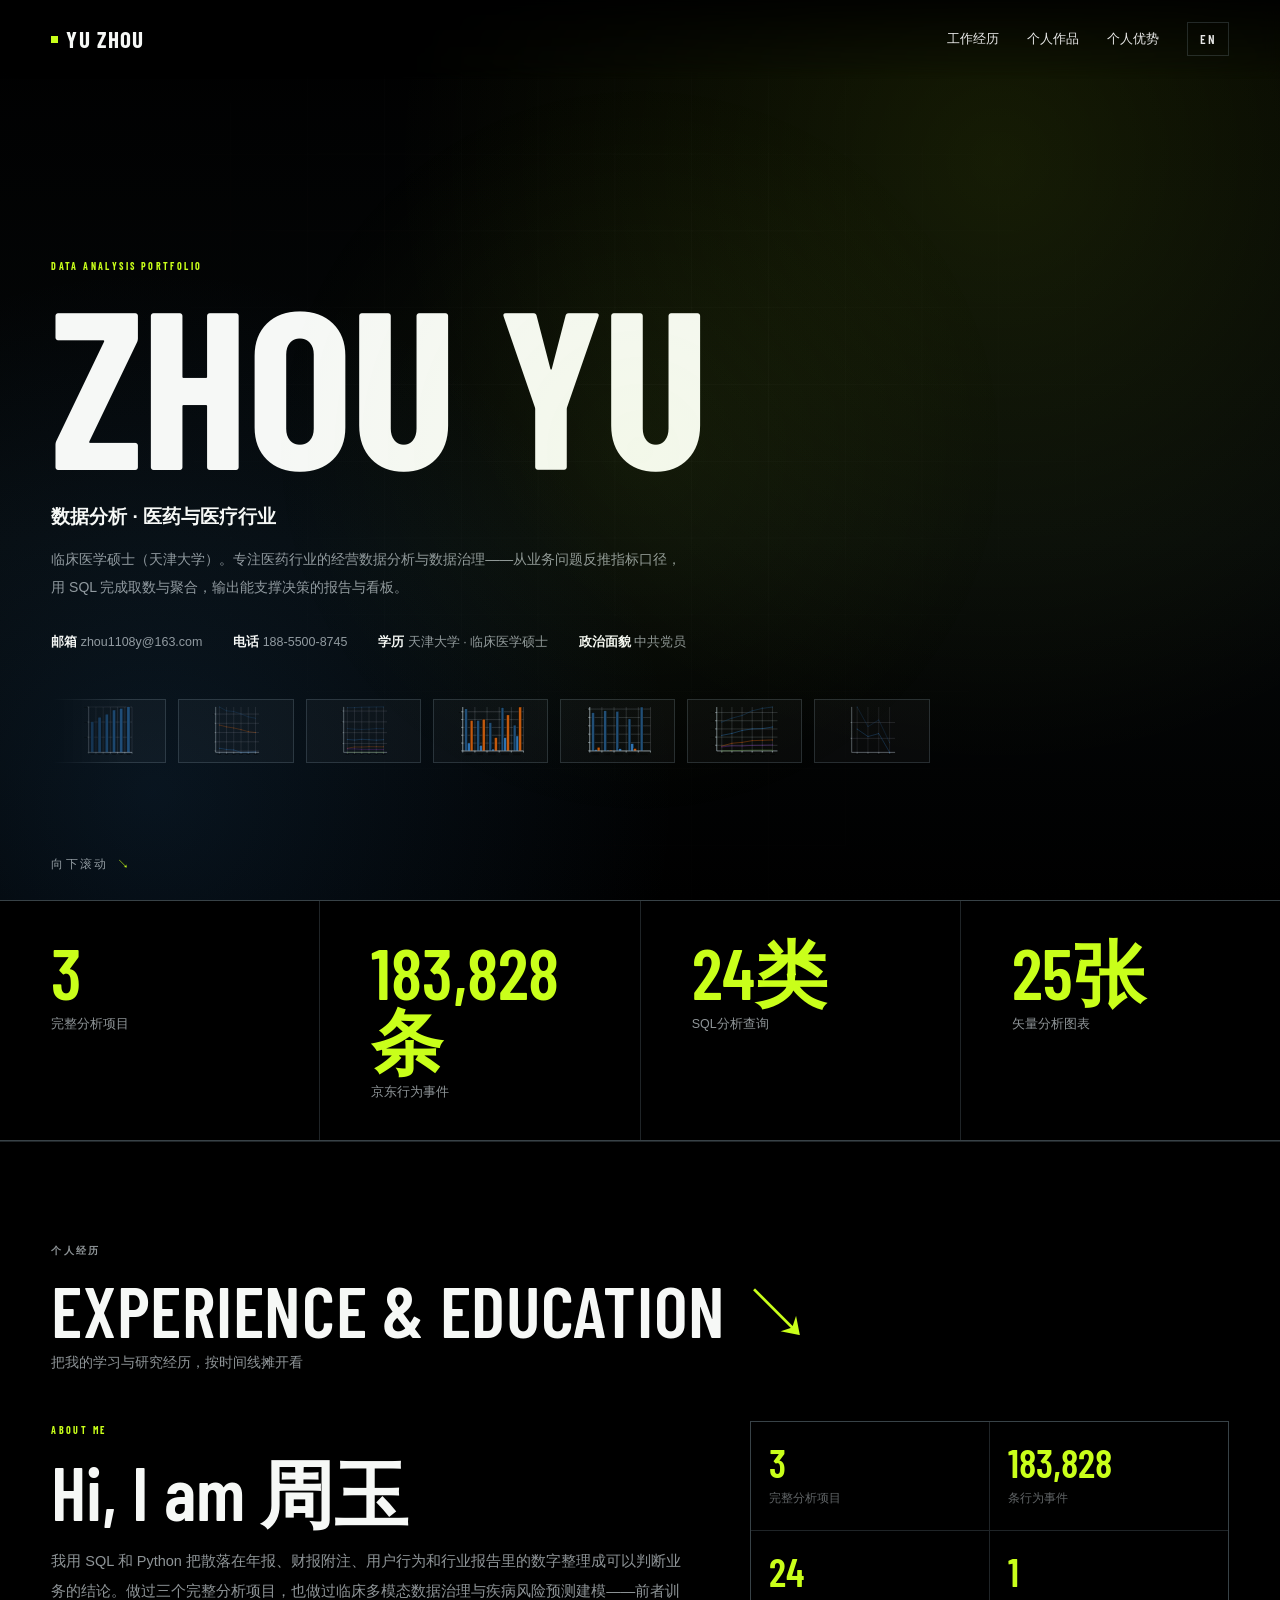
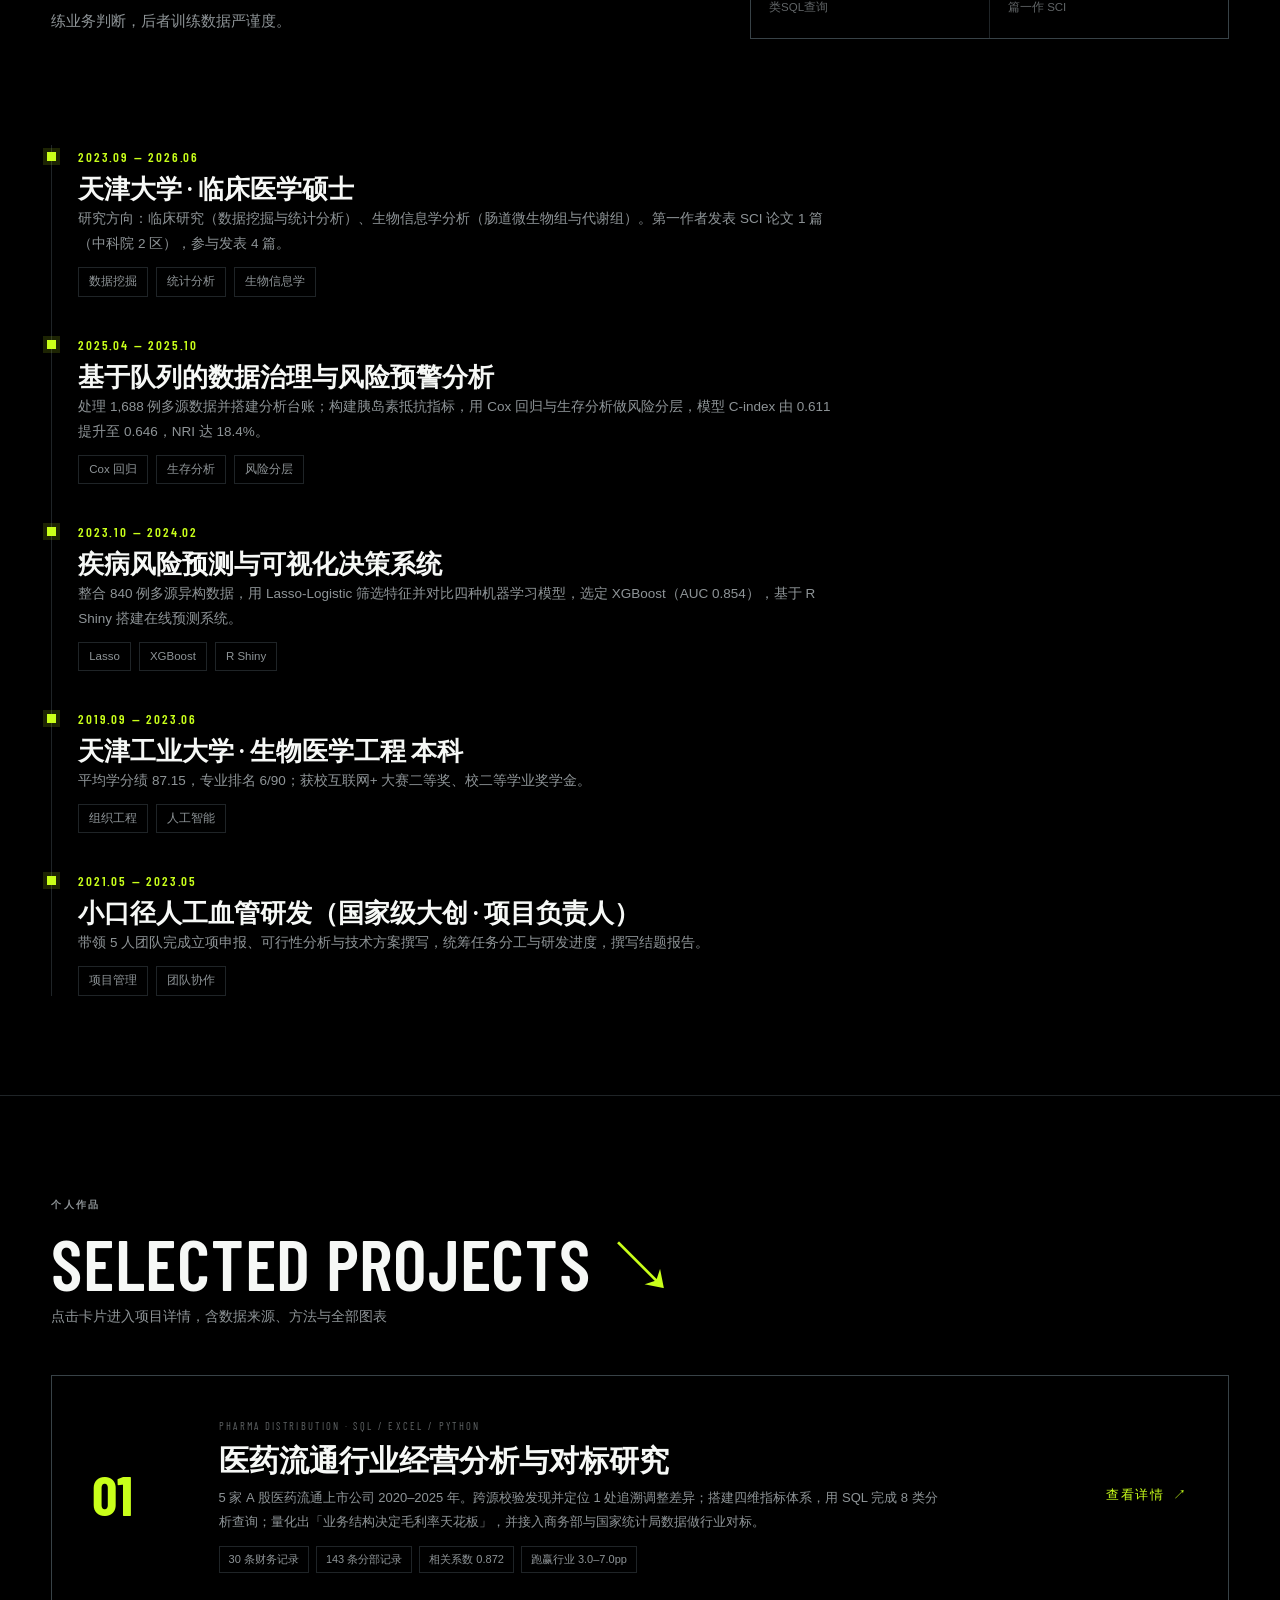
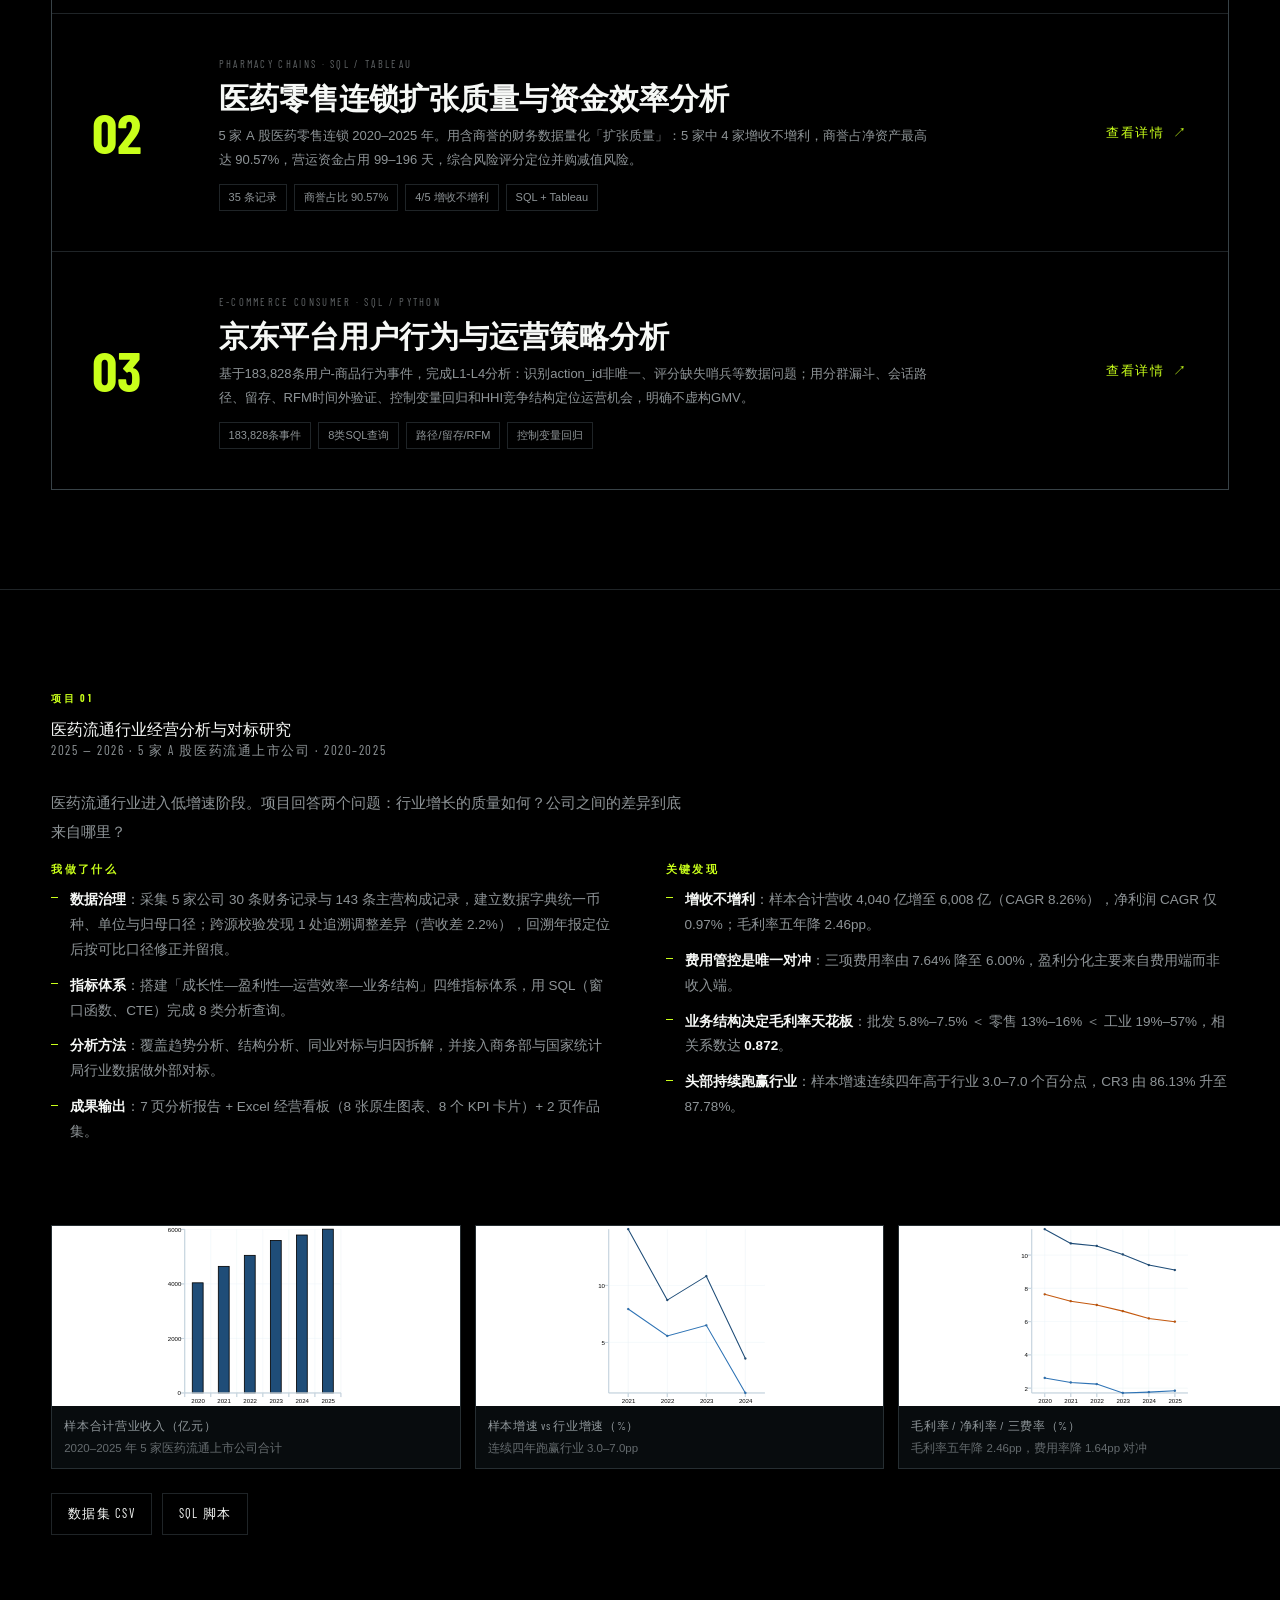
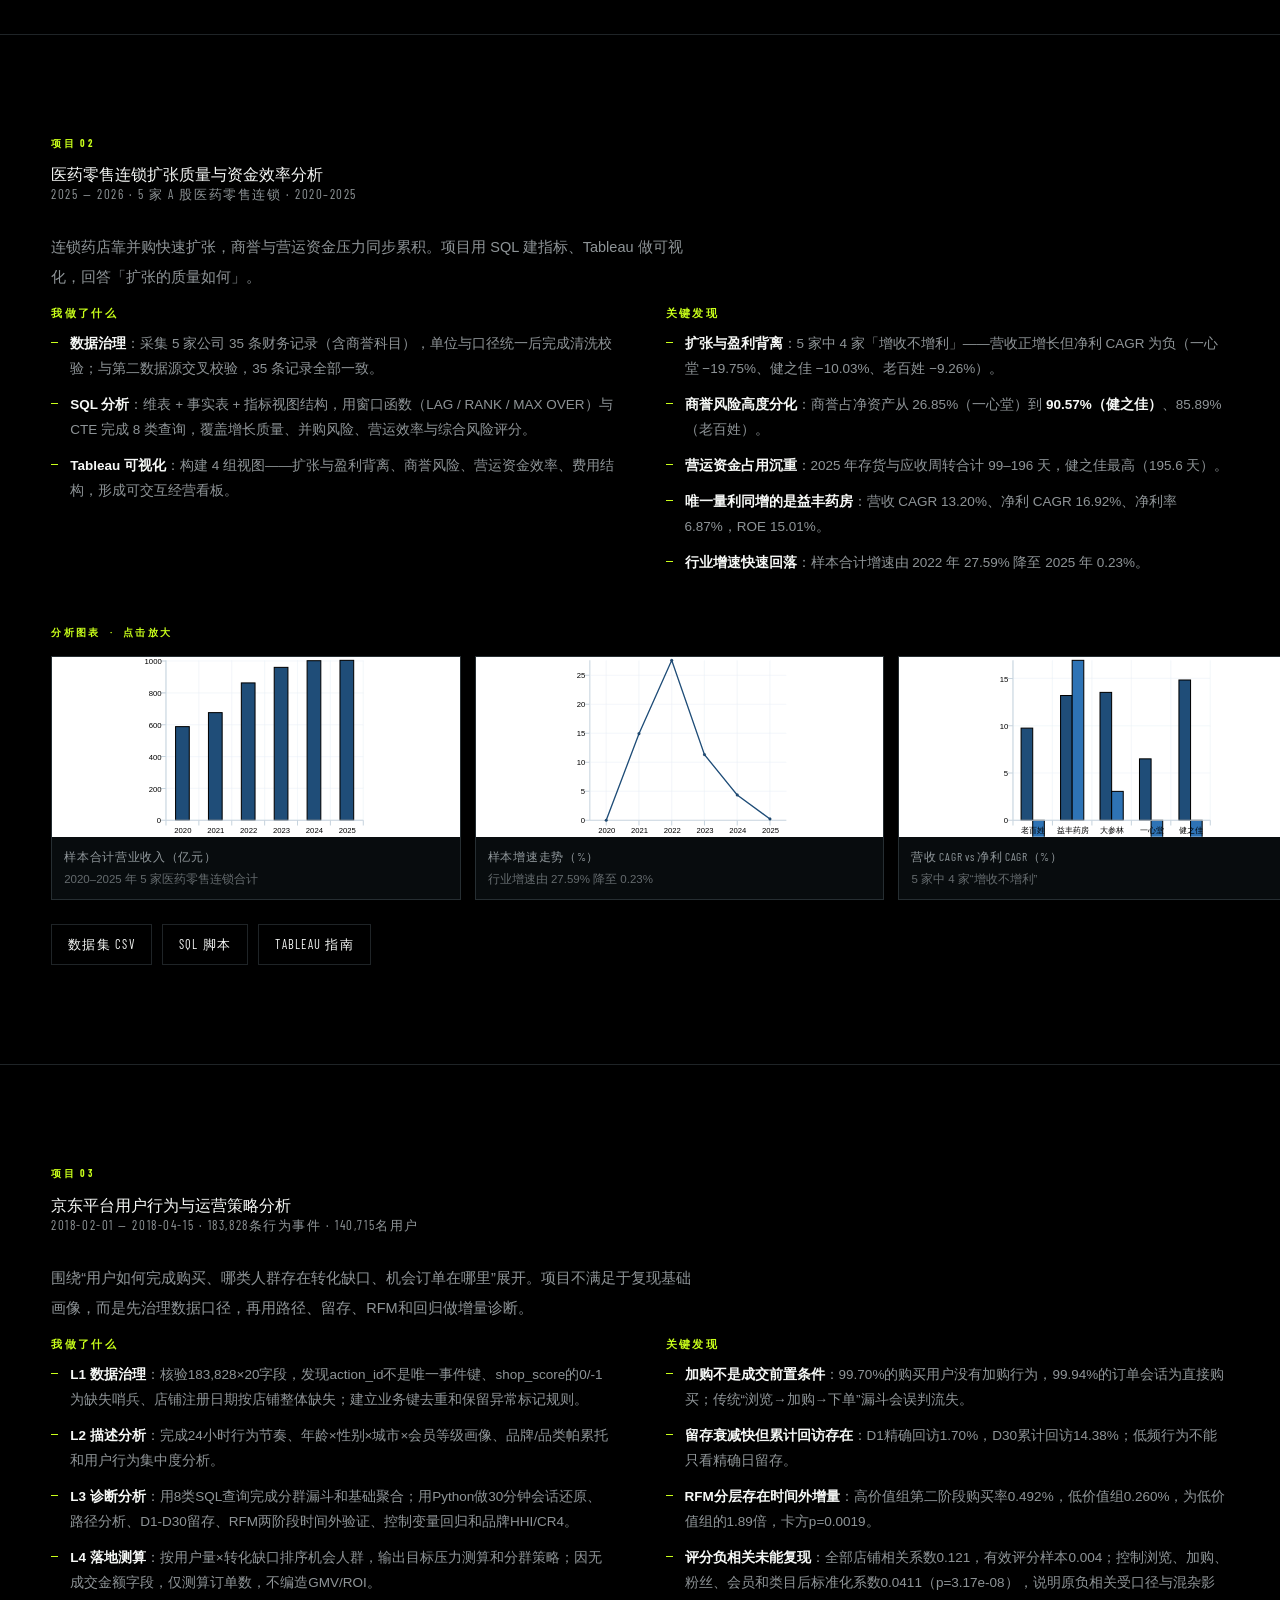
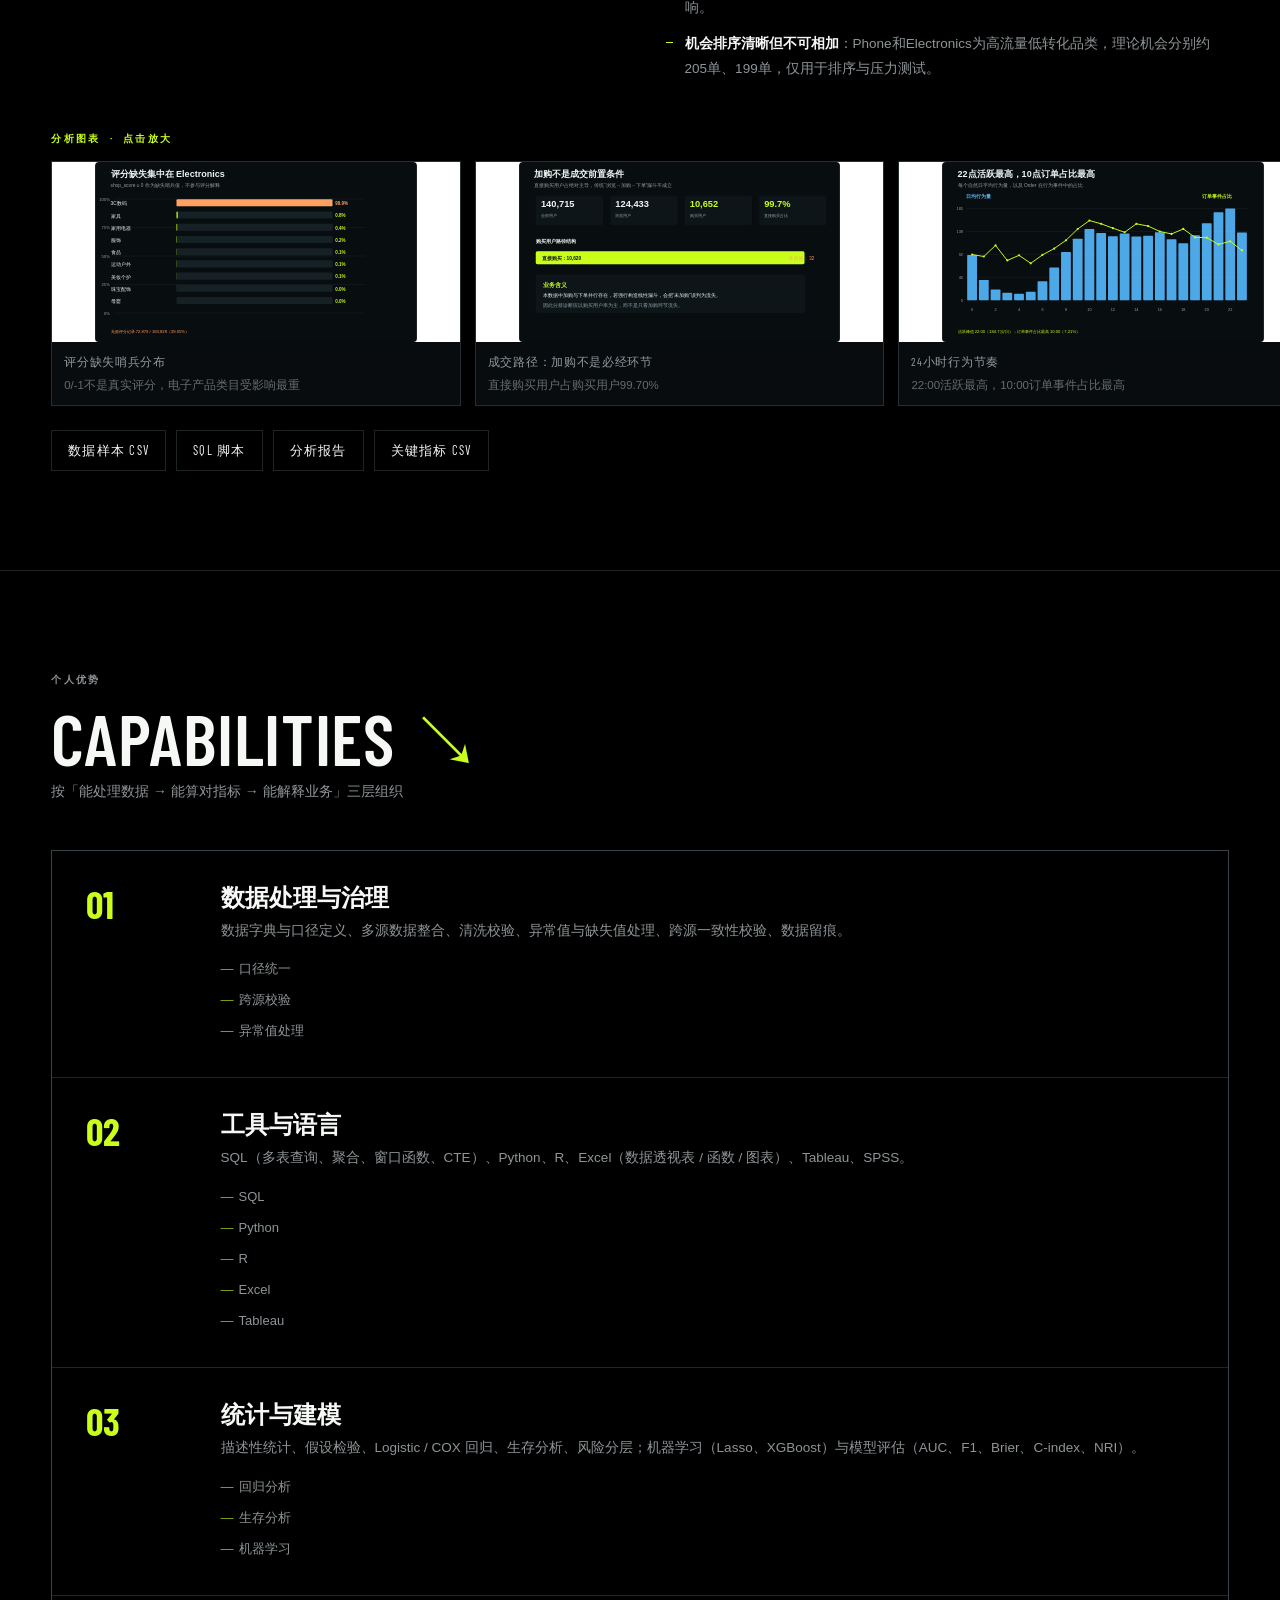
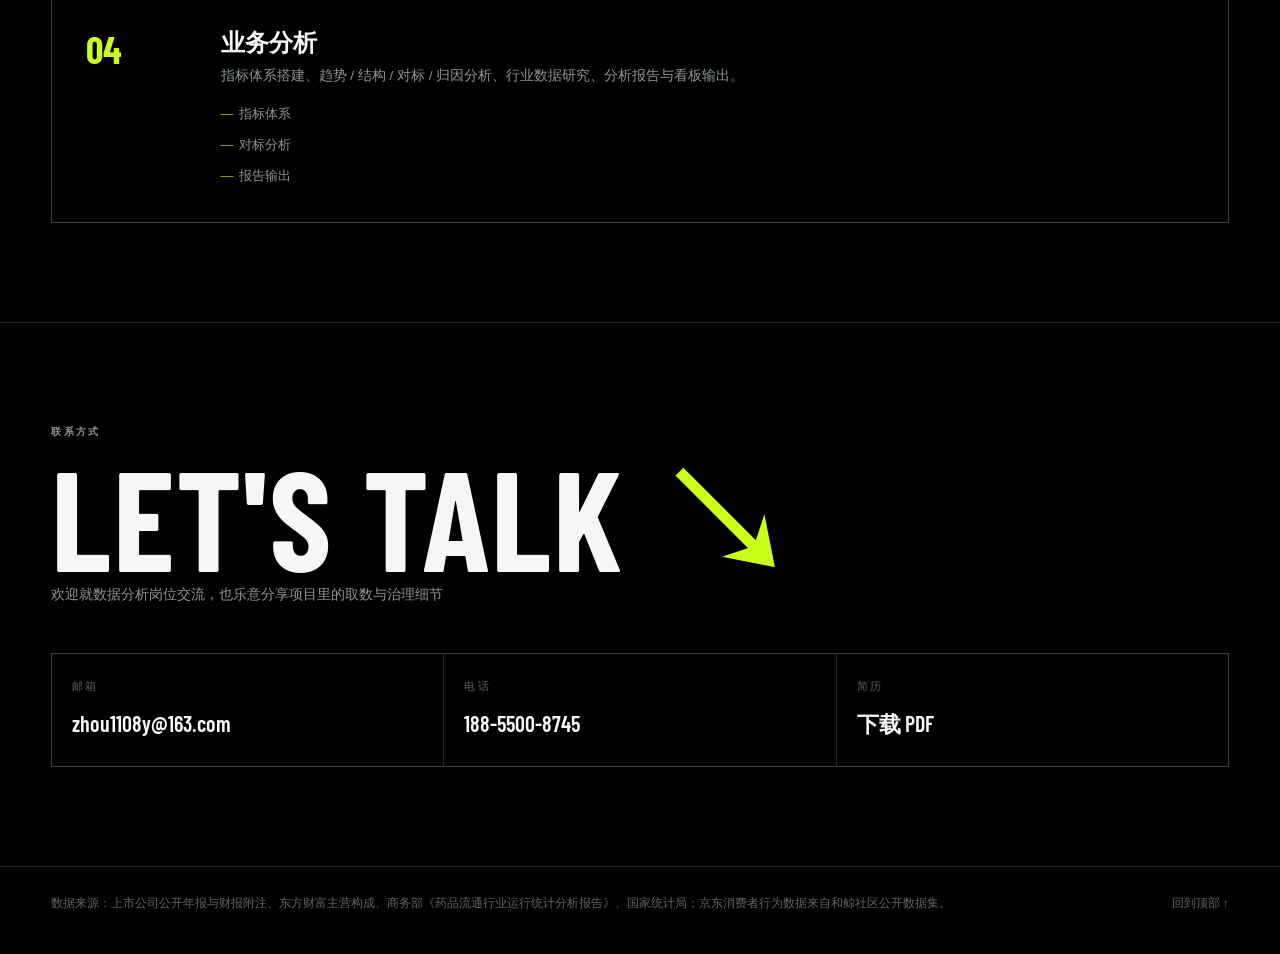
==== commit 8d338bf1: "Add JD consumer behavior analysis project" ====
--- a/index.html
+++ b/index.html
@@ -50,10 +50,10 @@
   </section>
 
   <section class="stats">
-    <div class="cell reveal d1"><div class="num">2<small></small></div><div class="lbl">完整行业分析项目</div></div>
-    <div class="cell reveal d2"><div class="num">60<small>条</small></div><div class="lbl">公司-年度数据记录</div></div>
-    <div class="cell reveal d3"><div class="num">16<small>类</small></div><div class="lbl">SQL 分析查询</div></div>
-    <div class="cell reveal d4"><div class="num">16<small>张</small></div><div class="lbl">矢量分析图表</div></div>
+    <div class="cell reveal d1"><div class="num">3<small></small></div><div class="lbl">完整分析项目</div></div>
+    <div class="cell reveal d2"><div class="num">183,828<small>条</small></div><div class="lbl">京东行为事件</div></div>
+    <div class="cell reveal d3"><div class="num">24<small>类</small></div><div class="lbl">SQL分析查询</div></div>
+    <div class="cell reveal d4"><div class="num">25<small>张</small></div><div class="lbl">矢量分析图表</div></div>
   </section>
 
   <section class="section" id="experience">
@@ -66,12 +66,12 @@
       <div class="reveal d1">
         <p class="eyebrow">ABOUT ME</p>
         <h3 class="about-name">Hi, I am 周玉</h3>
-        <p class="bio">我用 SQL 和 Python 把散落在年报、财报附注和行业报告里的数字整理成可以判断业务的结论。做过两个完整的行业分析项目，也做过临床多模态数据治理与疾病风险预测建模——前者训练业务判断，后者训练数据严谨度。</p>
+        <p class="bio">我用 SQL 和 Python 把散落在年报、财报附注、用户行为和行业报告里的数字整理成可以判断业务的结论。做过三个完整分析项目，也做过临床多模态数据治理与疾病风险预测建模——前者训练业务判断，后者训练数据严谨度。</p>
       </div>
       <div class="stat-grid reveal d2">
-        <div class="s"><div class="v">2</div><div class="k">行业分析项目</div></div>
-        <div class="s"><div class="v">143</div><div class="k">条分部记录</div></div>
-        <div class="s"><div class="v">30</div><div class="k">条财务记录</div></div>
+        <div class="s"><div class="v">3</div><div class="k">完整分析项目</div></div>
+        <div class="s"><div class="v">183,828</div><div class="k">条行为事件</div></div>
+        <div class="s"><div class="v">24</div><div class="k">类SQL查询</div></div>
         <div class="s"><div class="v">1</div><div class="k">篇一作 SCI</div></div>
       </div>
     </div>
@@ -111,6 +111,16 @@
         <h3 class="wc-title">医药零售连锁扩张质量与资金效率分析</h3>
         <p class="wc-desc">5 家 A 股医药零售连锁 2020–2025 年。用含商誉的财务数据量化「扩张质量」：5 家中 4 家增收不增利，商誉占净资产最高达 90.57%，营运资金占用 99–196 天，综合风险评分定位并购减值风险。</p>
         <div class="wc-tags"><span>35 条记录</span><span>商誉占比 90.57%</span><span>4/5 增收不增利</span><span>SQL + Tableau</span></div>
+      </div>
+      <div class="wc-go">查看详情 <span class="arw">&#8599;</span></div>
+    </a>
+    <a class="work-card reveal d3" href="#p3">
+      <div><div class="wc-num">03</div></div>
+      <div>
+        <div class="wc-cat">E-COMMERCE CONSUMER · SQL / PYTHON</div>
+        <h3 class="wc-title">京东平台用户行为与运营策略分析</h3>
+        <p class="wc-desc">基于183,828条用户-商品行为事件，完成L1-L4分析：识别action_id非唯一、评分缺失哨兵等数据问题；用分群漏斗、会话路径、留存、RFM时间外验证、控制变量回归和HHI竞争结构定位运营机会，明确不虚构GMV。</p>
+        <div class="wc-tags"><span>183,828条事件</span><span>8类SQL查询</span><span>路径/留存/RFM</span><span>控制变量回归</span></div>
       </div>
       <div class="wc-go">查看详情 <span class="arw">&#8599;</span></div>
     </a>
@@ -178,6 +188,40 @@
       <a href="assets/data/p2_tableau_build_guide.md" download>Tableau 指南</a></div>
   </section>
 
+  <section id="p3" class="section project">
+    <p class="eyebrow reveal">项目 03</p>
+    <h3 class="reveal">京东平台用户行为与运营策略分析</h3>
+    <p class="proj-period reveal">2018-02-01 — 2018-04-15 · 183,828条行为事件 · 140,715名用户</p>
+    <p class="bio reveal">围绕“用户如何完成购买、哪类人群存在转化缺口、机会订单在哪里”展开。项目不满足于复现基础画像，而是先治理数据口径，再用路径、留存、RFM和回归做增量诊断。</p>
+    <div class="proj-cols">
+      <div class="reveal d1"><h4>我做了什么</h4><ul>        <li><b>L1 数据治理</b>：核验183,828×20字段，发现action_id不是唯一事件键、shop_score的0/-1为缺失哨兵、店铺注册日期按店铺整体缺失；建立业务键去重和保留异常标记规则。</li>
+        <li><b>L2 描述分析</b>：完成24小时行为节奏、年龄×性别×城市×会员等级画像、品牌/品类帕累托和用户行为集中度分析。</li>
+        <li><b>L3 诊断分析</b>：用8类SQL查询完成分群漏斗和基础聚合；用Python做30分钟会话还原、路径分析、D1-D30留存、RFM两阶段时间外验证、控制变量回归和品牌HHI/CR4。</li>
+        <li><b>L4 落地测算</b>：按用户量×转化缺口排序机会人群，输出目标压力测算和分群策略；因无成交金额字段，仅测算订单数，不编造GMV/ROI。</li></ul></div>
+      <div class="reveal d2"><h4>关键发现</h4><ul>        <li class="finding"><b>加购不是成交前置条件</b>：99.70%的购买用户没有加购行为，99.94%的订单会话为直接购买；传统“浏览→加购→下单”漏斗会误判流失。</li>
+        <li class="finding"><b>留存衰减快但累计回访存在</b>：D1精确回访1.70%，D30累计回访14.38%；低频行为不能只看精确日留存。</li>
+        <li class="finding"><b>RFM分层存在时间外增量</b>：高价值组第二阶段购买率0.492%，低价值组0.260%，为低价值组的1.89倍，卡方p=0.0019。</li>
+        <li class="finding"><b>评分负相关未能复现</b>：全部店铺相关系数0.121，有效评分样本0.004；控制浏览、加购、粉丝、会员和类目后标准化系数0.0411（p=3.17e-08），说明原负相关受口径与混杂影响。</li>
+        <li class="finding"><b>机会排序清晰但不可相加</b>：Phone和Electronics为高流量低转化品类，理论机会分别约205单、199单，仅用于排序与压力测试。</li></ul></div>
+    </div>
+    <p class="eyebrow reveal">分析图表 &nbsp;·&nbsp; 点击放大</p>
+    <div class="gallery-wrap reveal"><div class="gallery">
+      <figure class="g-item"><img src="assets/charts/p3-fig01.svg" alt="评分缺失哨兵分布"><figcaption>评分缺失哨兵分布<span class="note">0/-1不是真实评分，电子产品类目受影响最重</span></figcaption></figure>
+      <figure class="g-item"><img src="assets/charts/p3-fig02.svg" alt="成交路径：加购不是必经环节"><figcaption>成交路径：加购不是必经环节<span class="note">直接购买用户占购买用户99.70%</span></figcaption></figure>
+      <figure class="g-item"><img src="assets/charts/p3-fig03.svg" alt="24小时行为节奏"><figcaption>24小时行为节奏<span class="note">22:00活跃最高，10:00订单事件占比最高</span></figcaption></figure>
+      <figure class="g-item"><img src="assets/charts/p3-fig04.svg" alt="主导品类转化差异"><figcaption>主导品类转化差异<span class="note">高流量品类存在显著转化缺口</span></figcaption></figure>
+      <figure class="g-item"><img src="assets/charts/p3-fig05.svg" alt="多事件会话路径"><figcaption>多事件会话路径<span class="note">PageView→Order有120个会话，SavedCart→Order仅5个</span></figcaption></figure>
+      <figure class="g-item"><img src="assets/charts/p3-fig06.svg" alt="D1-D30留存曲线"><figcaption>D1-D30留存曲线<span class="note">精确日回访衰减，D30累计回访14.38%</span></figcaption></figure>
+      <figure class="g-item"><img src="assets/charts/p3-fig07.svg" alt="RFM时间外验证"><figcaption>RFM时间外验证<span class="note">高价值组购买率是低价值组的1.89倍</span></figcaption></figure>
+      <figure class="g-item"><img src="assets/charts/p3-fig08.svg" alt="评分与订单量：口径敏感性"><figcaption>评分与订单量：口径敏感性<span class="note">原始负相关未复现，控制变量后为正且显著</span></figcaption></figure>
+      <figure class="g-item"><img src="assets/charts/p3-fig09.svg" alt="L4转化机会测算"><figcaption>L4转化机会测算<span class="note">高流量低转化品类排在机会清单前列</span></figcaption></figure>
+    </div></div>
+    <div class="dl">      <a href="assets/data/p3_cleaned_events_sample.csv" download>数据样本 CSV</a>
+      <a href="assets/data/p3_sql_analysis.sql" download>SQL 脚本</a>
+      <a href="assets/data/p3_project_report.md" download>分析报告</a>
+      <a href="assets/data/p3_key_metrics.csv" download>关键指标 CSV</a></div>
+  </section>
+
   <section class="section" id="strengths">
     <div class="section-head reveal">
       <p class="eyebrow dim">个人优势</p>
@@ -207,7 +251,7 @@
 </main>
 
 <footer>
-  <span>数据来源：上市公司公开年报（新浪财经接口取数 + 东方财富交叉校验）、东方财富主营构成、商务部《药品流通行业运行统计分析报告》、国家统计局。行业数据截至 2024 年。</span>
+  <span>数据来源：上市公司公开年报与财报附注、东方财富主营构成、商务部《药品流通行业运行统计分析报告》、国家统计局；京东消费者行为数据来自和鲸社区公开数据集。</span>
   <a href="#home">回到顶部 &#8593;</a>
 </footer>
 
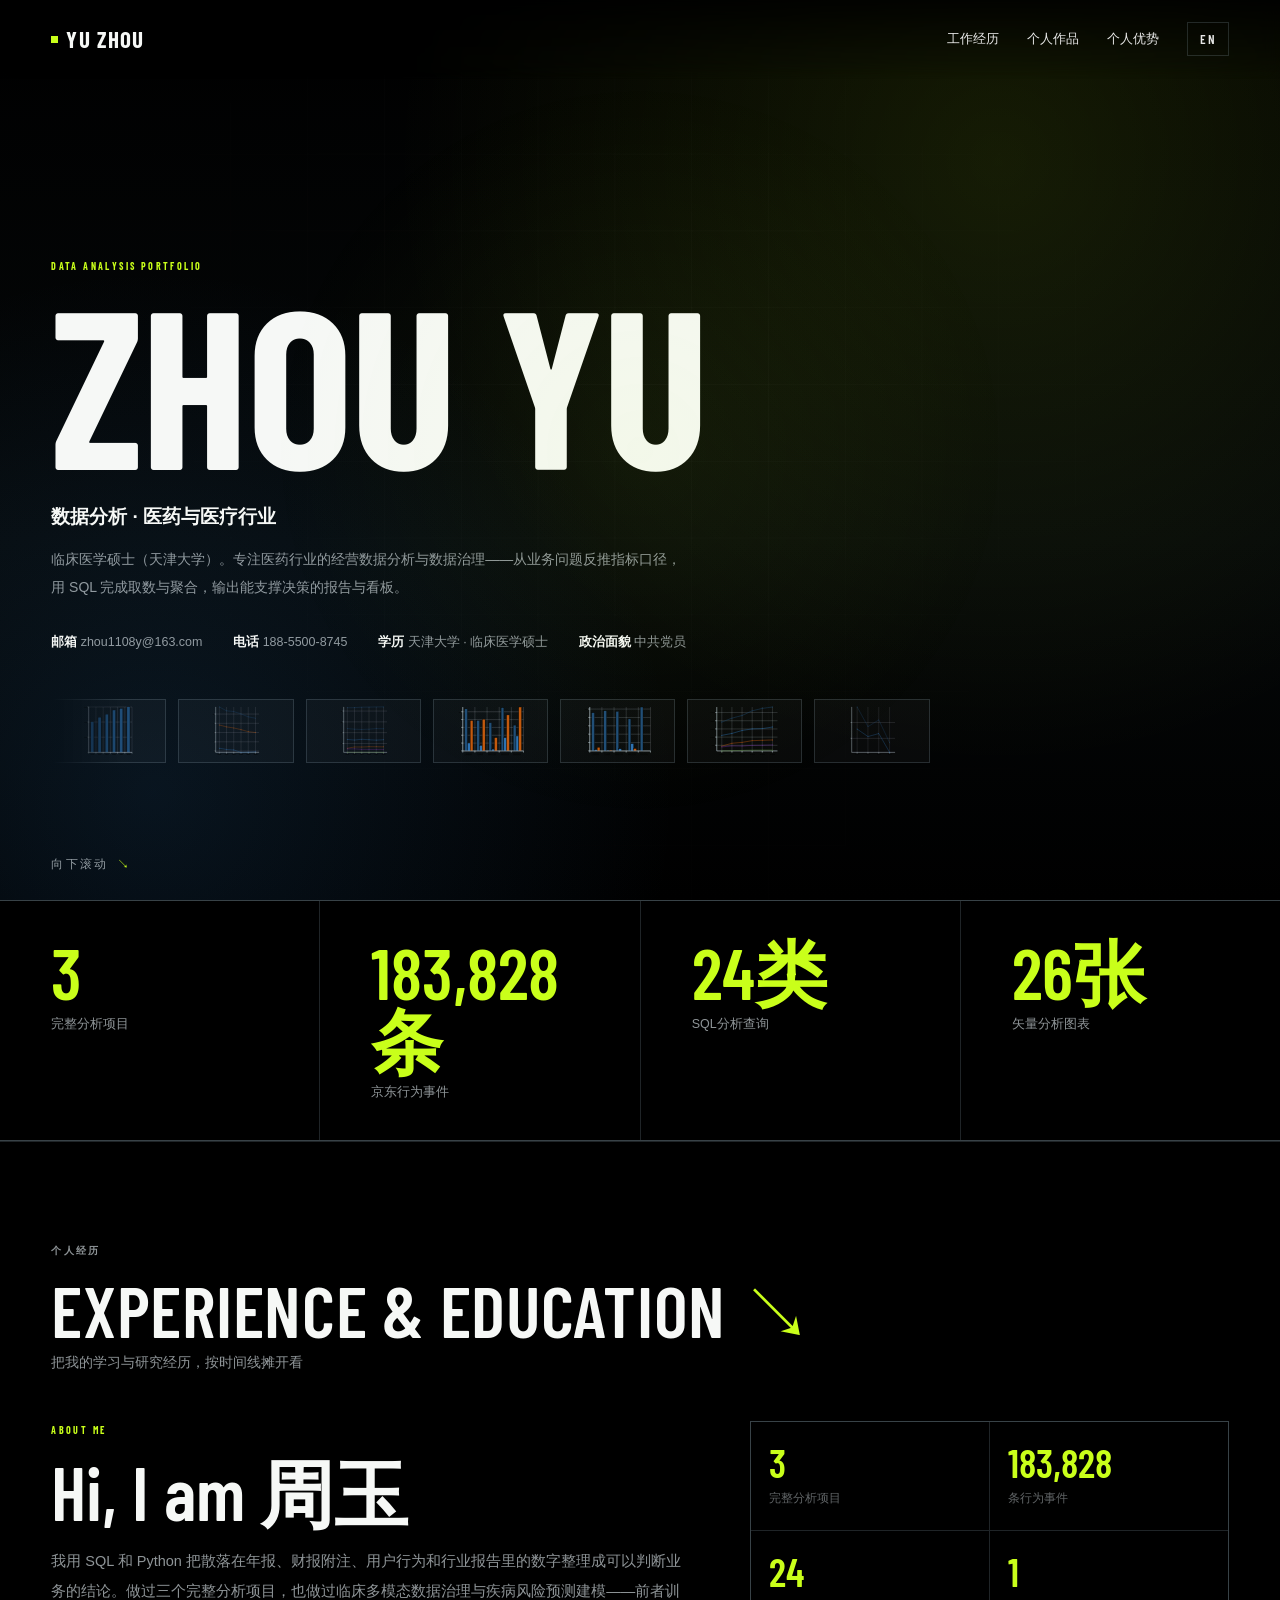
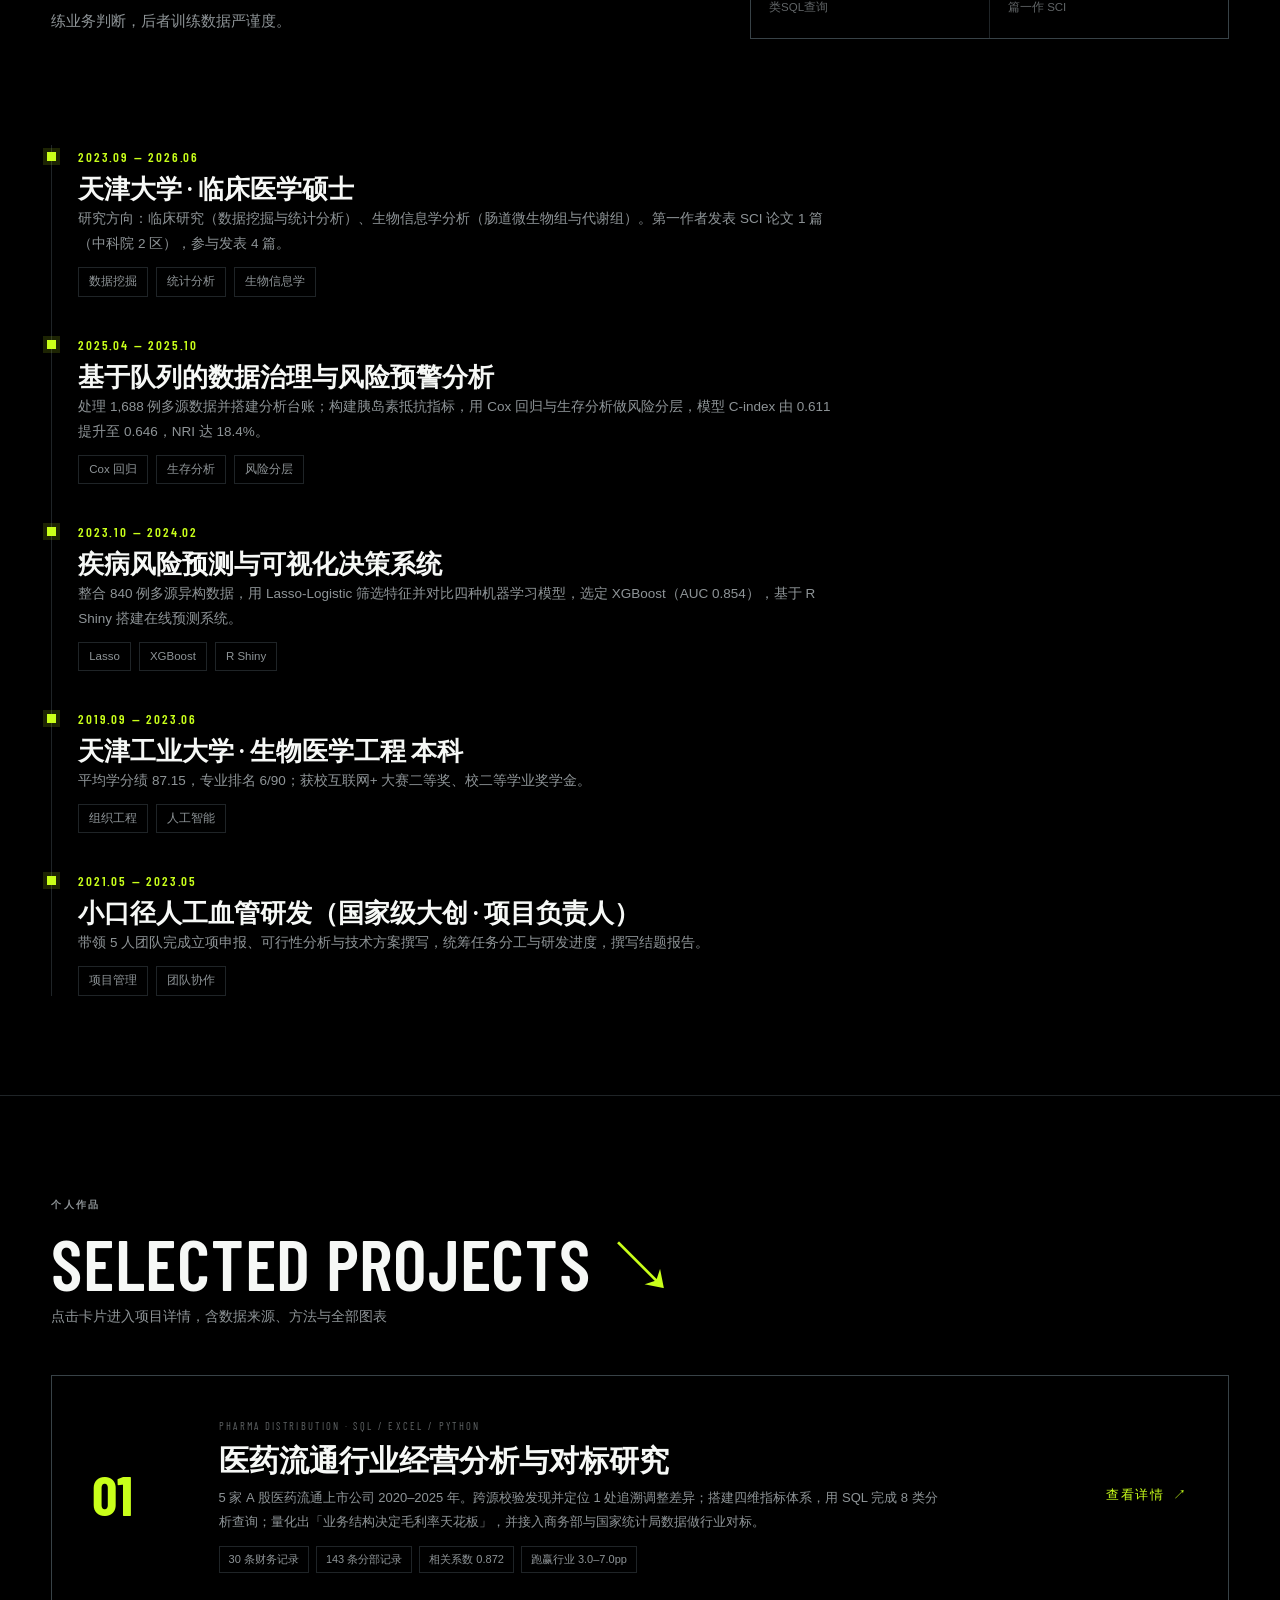
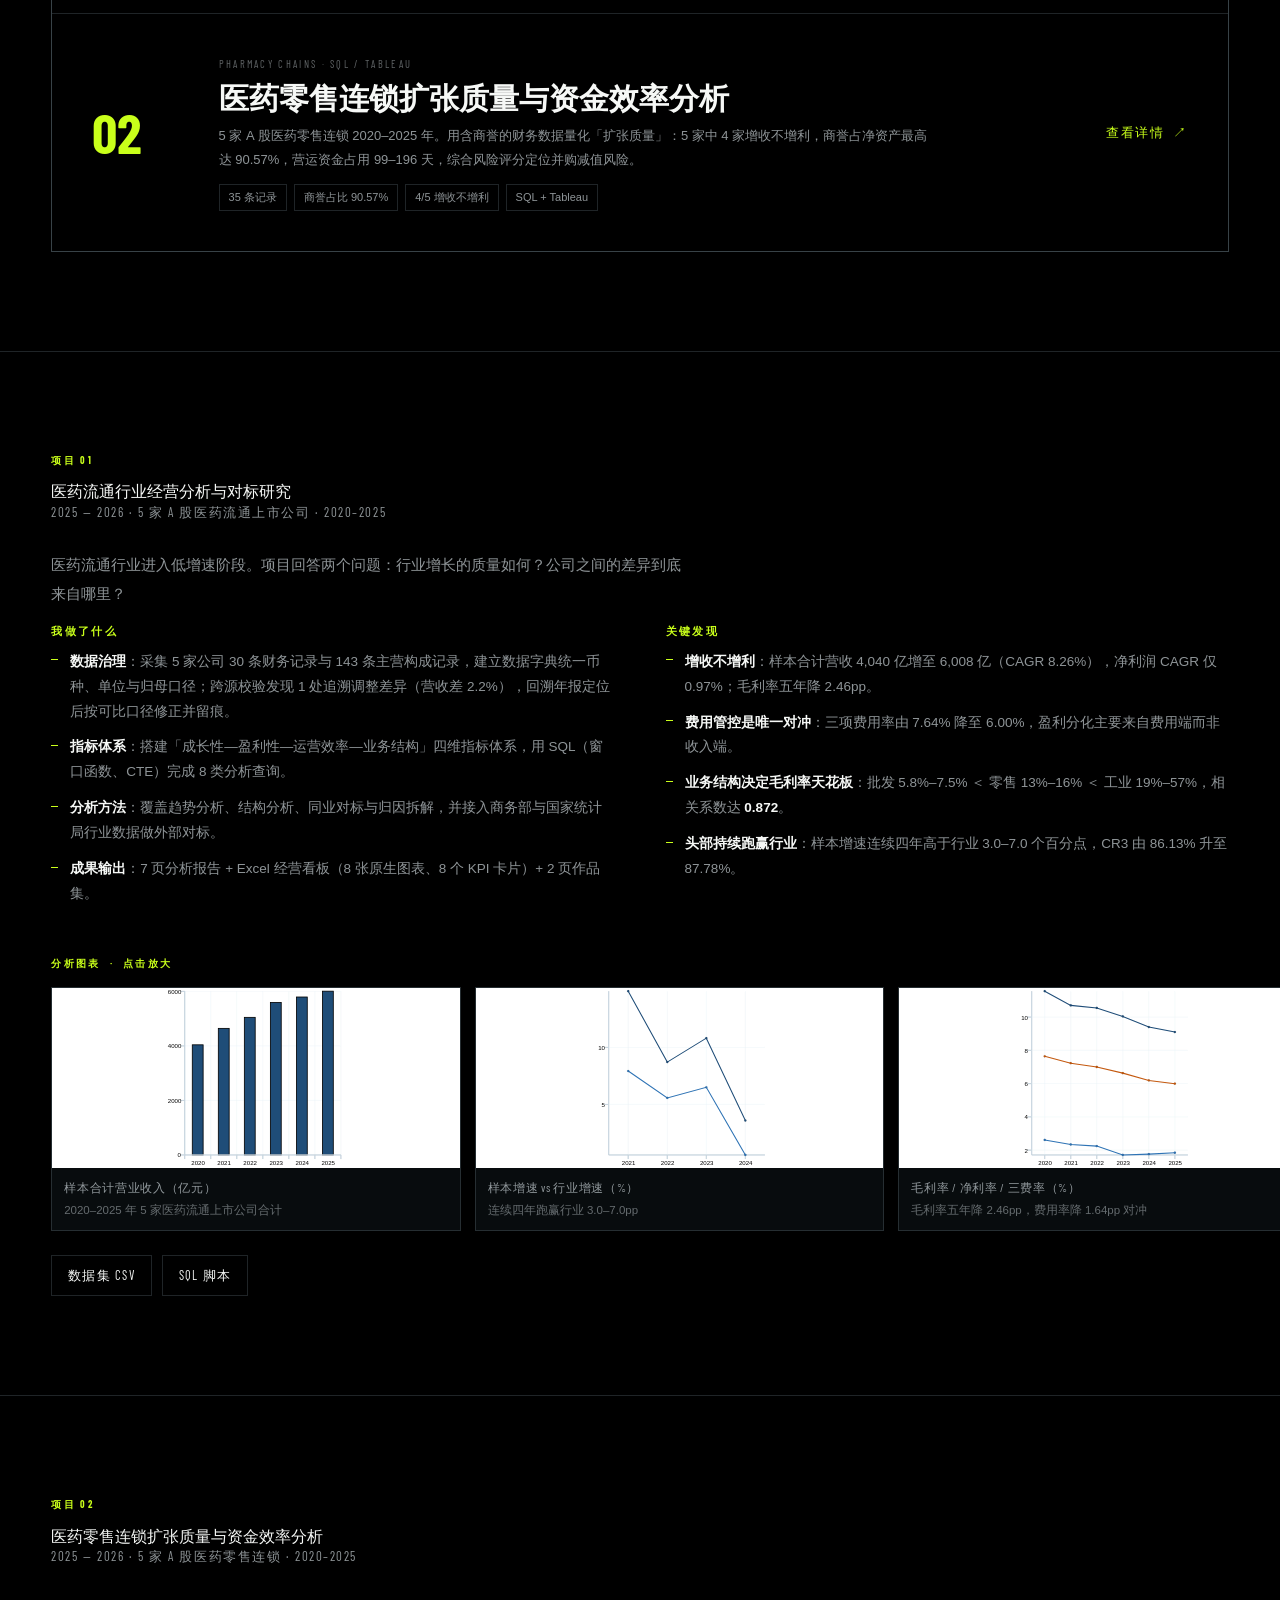
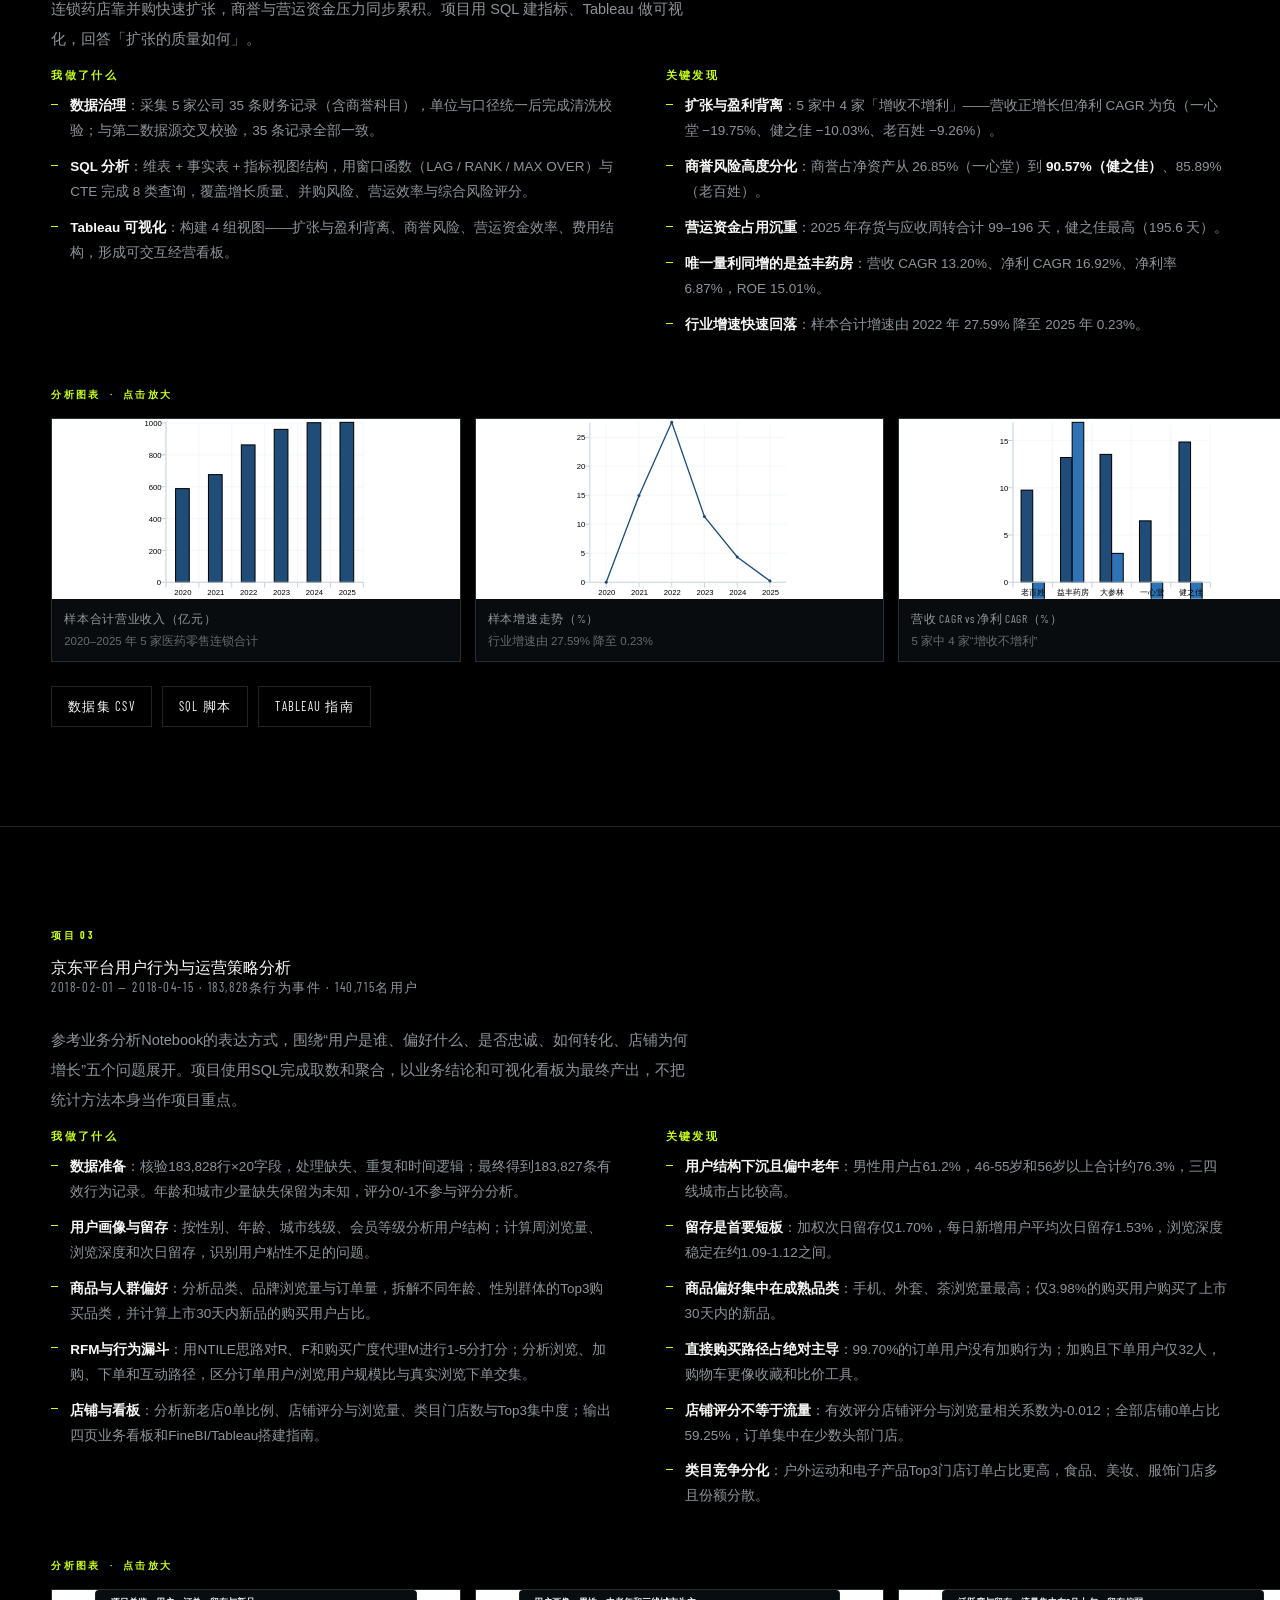
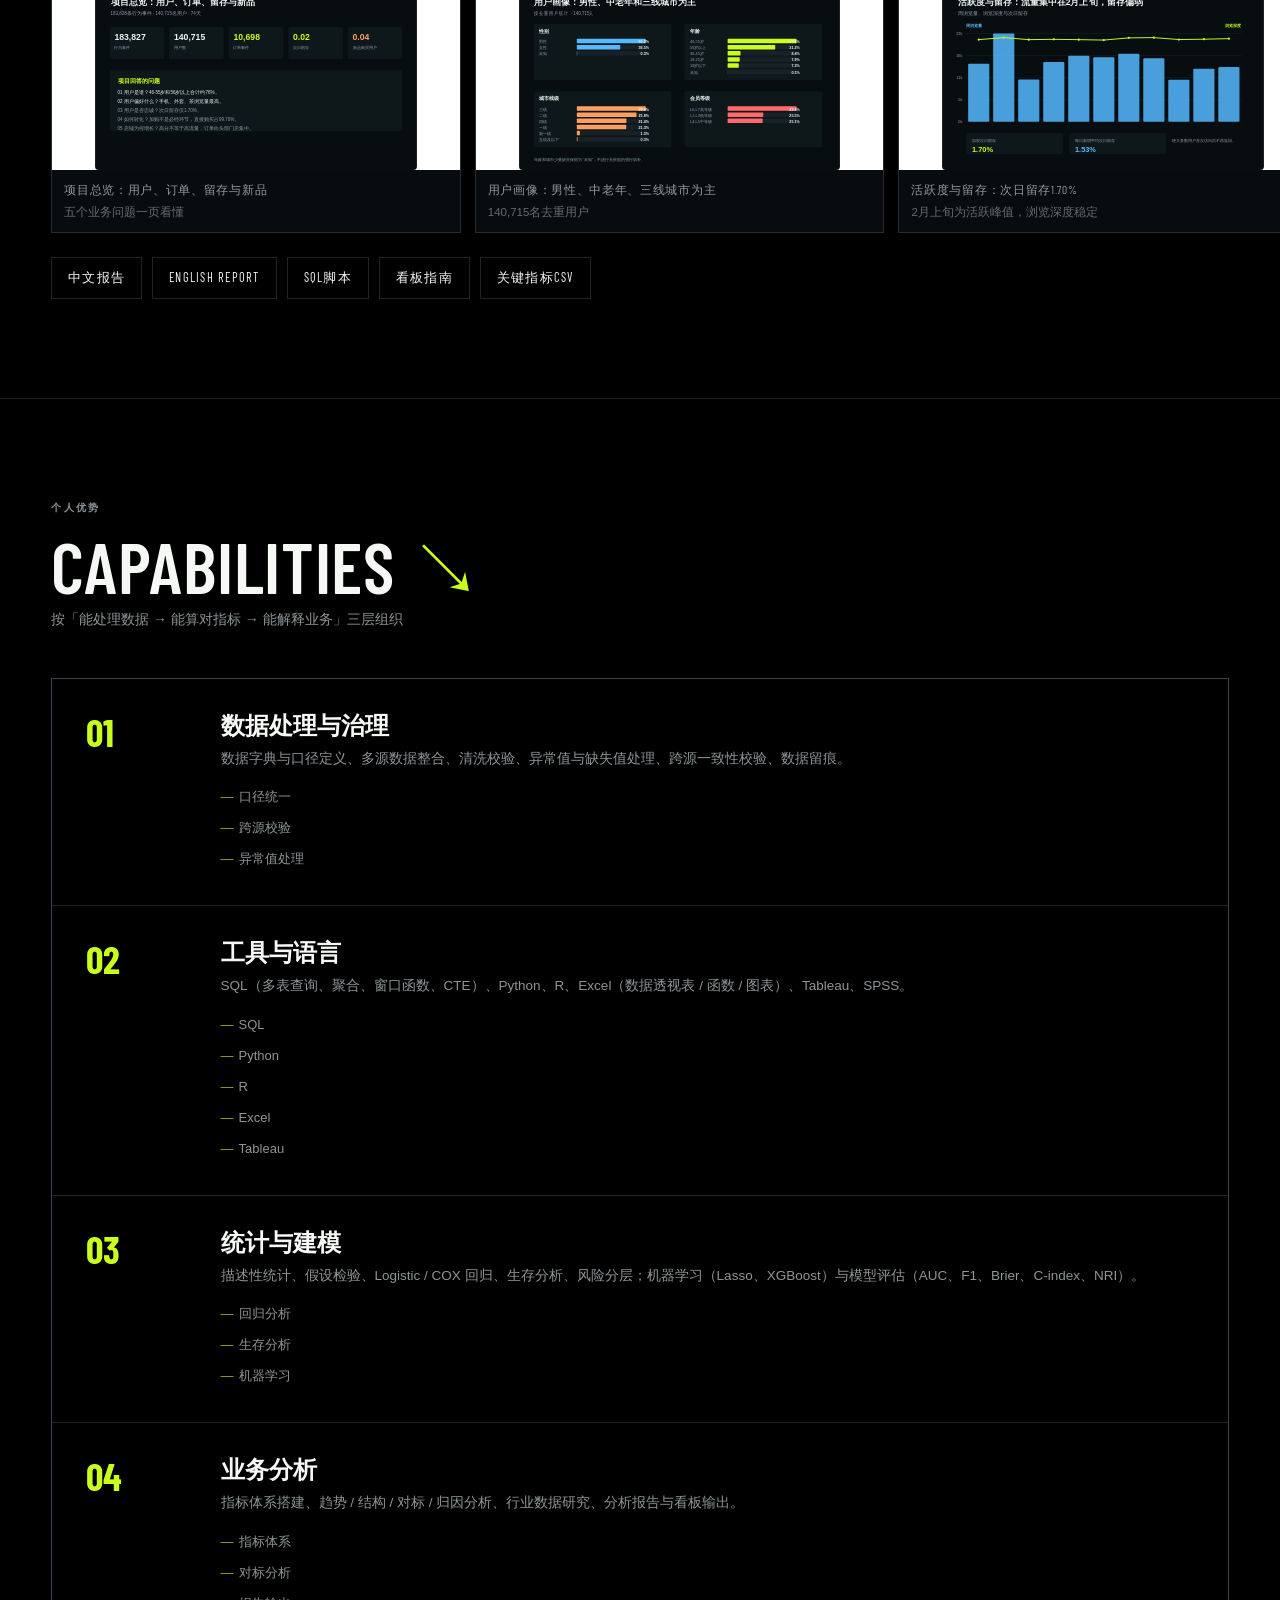
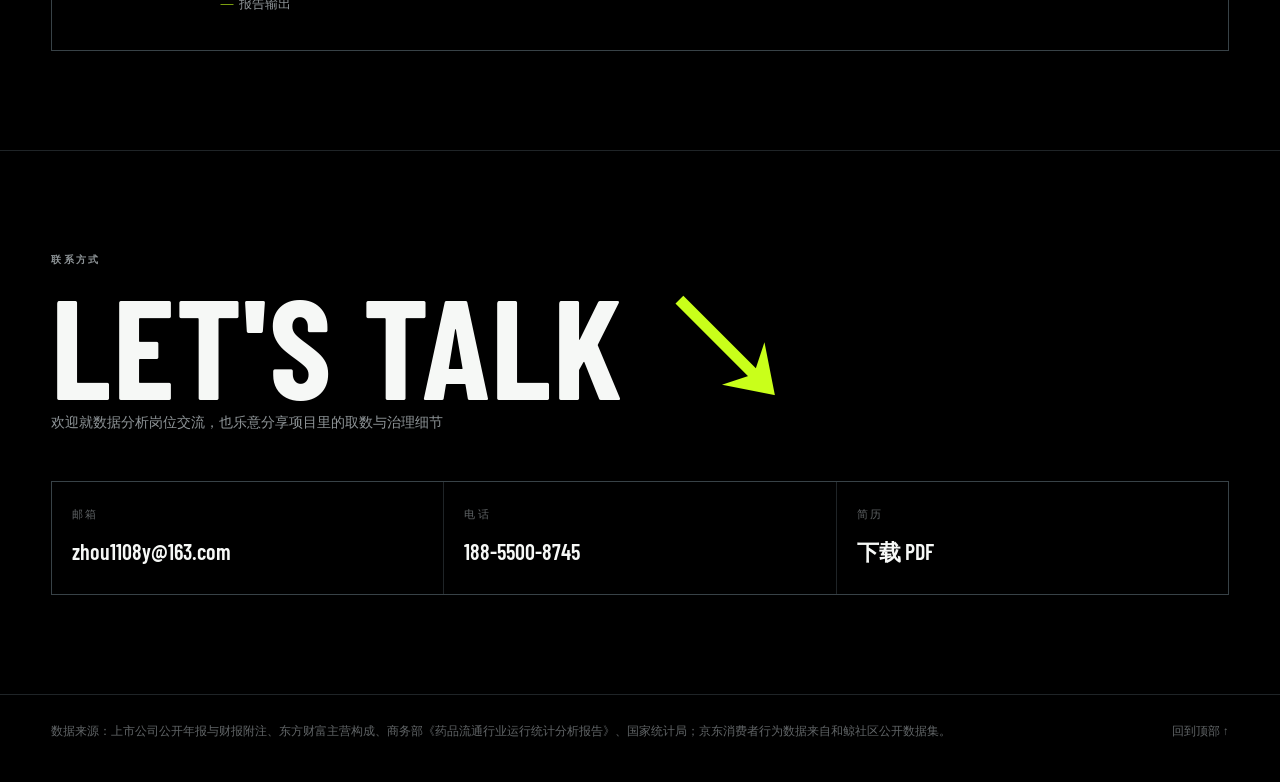
==== commit cfca81ee: "Rebuild project 03 in business analysis style" ====
--- a/index.html
+++ b/index.html
@@ -53,7 +53,7 @@
     <div class="cell reveal d1"><div class="num">3<small></small></div><div class="lbl">完整分析项目</div></div>
     <div class="cell reveal d2"><div class="num">183,828<small>条</small></div><div class="lbl">京东行为事件</div></div>
     <div class="cell reveal d3"><div class="num">24<small>类</small></div><div class="lbl">SQL分析查询</div></div>
-    <div class="cell reveal d4"><div class="num">25<small>张</small></div><div class="lbl">矢量分析图表</div></div>
+    <div class="cell reveal d4"><div class="num">26<small>张</small></div><div class="lbl">矢量分析图表</div></div>
   </section>
 
   <section class="section" id="experience">
@@ -111,16 +111,6 @@
         <h3 class="wc-title">医药零售连锁扩张质量与资金效率分析</h3>
         <p class="wc-desc">5 家 A 股医药零售连锁 2020–2025 年。用含商誉的财务数据量化「扩张质量」：5 家中 4 家增收不增利，商誉占净资产最高达 90.57%，营运资金占用 99–196 天，综合风险评分定位并购减值风险。</p>
         <div class="wc-tags"><span>35 条记录</span><span>商誉占比 90.57%</span><span>4/5 增收不增利</span><span>SQL + Tableau</span></div>
-      </div>
-      <div class="wc-go">查看详情 <span class="arw">&#8599;</span></div>
-    </a>
-    <a class="work-card reveal d3" href="#p3">
-      <div><div class="wc-num">03</div></div>
-      <div>
-        <div class="wc-cat">E-COMMERCE CONSUMER · SQL / PYTHON</div>
-        <h3 class="wc-title">京东平台用户行为与运营策略分析</h3>
-        <p class="wc-desc">基于183,828条用户-商品行为事件，完成L1-L4分析：识别action_id非唯一、评分缺失哨兵等数据问题；用分群漏斗、会话路径、留存、RFM时间外验证、控制变量回归和HHI竞争结构定位运营机会，明确不虚构GMV。</p>
-        <div class="wc-tags"><span>183,828条事件</span><span>8类SQL查询</span><span>路径/留存/RFM</span><span>控制变量回归</span></div>
       </div>
       <div class="wc-go">查看详情 <span class="arw">&#8599;</span></div>
     </a>
@@ -192,34 +182,38 @@
     <p class="eyebrow reveal">项目 03</p>
     <h3 class="reveal">京东平台用户行为与运营策略分析</h3>
     <p class="proj-period reveal">2018-02-01 — 2018-04-15 · 183,828条行为事件 · 140,715名用户</p>
-    <p class="bio reveal">围绕“用户如何完成购买、哪类人群存在转化缺口、机会订单在哪里”展开。项目不满足于复现基础画像，而是先治理数据口径，再用路径、留存、RFM和回归做增量诊断。</p>
+    <p class="bio reveal">参考业务分析Notebook的表达方式，围绕“用户是谁、偏好什么、是否忠诚、如何转化、店铺为何增长”五个问题展开。项目使用SQL完成取数和聚合，以业务结论和可视化看板为最终产出，不把统计方法本身当作项目重点。</p>
     <div class="proj-cols">
-      <div class="reveal d1"><h4>我做了什么</h4><ul>        <li><b>L1 数据治理</b>：核验183,828×20字段，发现action_id不是唯一事件键、shop_score的0/-1为缺失哨兵、店铺注册日期按店铺整体缺失；建立业务键去重和保留异常标记规则。</li>
-        <li><b>L2 描述分析</b>：完成24小时行为节奏、年龄×性别×城市×会员等级画像、品牌/品类帕累托和用户行为集中度分析。</li>
-        <li><b>L3 诊断分析</b>：用8类SQL查询完成分群漏斗和基础聚合；用Python做30分钟会话还原、路径分析、D1-D30留存、RFM两阶段时间外验证、控制变量回归和品牌HHI/CR4。</li>
-        <li><b>L4 落地测算</b>：按用户量×转化缺口排序机会人群，输出目标压力测算和分群策略；因无成交金额字段，仅测算订单数，不编造GMV/ROI。</li></ul></div>
-      <div class="reveal d2"><h4>关键发现</h4><ul>        <li class="finding"><b>加购不是成交前置条件</b>：99.70%的购买用户没有加购行为，99.94%的订单会话为直接购买；传统“浏览→加购→下单”漏斗会误判流失。</li>
-        <li class="finding"><b>留存衰减快但累计回访存在</b>：D1精确回访1.70%，D30累计回访14.38%；低频行为不能只看精确日留存。</li>
-        <li class="finding"><b>RFM分层存在时间外增量</b>：高价值组第二阶段购买率0.492%，低价值组0.260%，为低价值组的1.89倍，卡方p=0.0019。</li>
-        <li class="finding"><b>评分负相关未能复现</b>：全部店铺相关系数0.121，有效评分样本0.004；控制浏览、加购、粉丝、会员和类目后标准化系数0.0411（p=3.17e-08），说明原负相关受口径与混杂影响。</li>
-        <li class="finding"><b>机会排序清晰但不可相加</b>：Phone和Electronics为高流量低转化品类，理论机会分别约205单、199单，仅用于排序与压力测试。</li></ul></div>
+      <div class="reveal d1"><h4>我做了什么</h4><ul>        <li><b>数据准备</b>：核验183,828行×20字段，处理缺失、重复和时间逻辑；最终得到183,827条有效行为记录。年龄和城市少量缺失保留为未知，评分0/-1不参与评分分析。</li>
+        <li><b>用户画像与留存</b>：按性别、年龄、城市线级、会员等级分析用户结构；计算周浏览量、浏览深度和次日留存，识别用户粘性不足的问题。</li>
+        <li><b>商品与人群偏好</b>：分析品类、品牌浏览量与订单量，拆解不同年龄、性别群体的Top3购买品类，并计算上市30天内新品的购买用户占比。</li>
+        <li><b>RFM与行为漏斗</b>：用NTILE思路对R、F和购买广度代理M进行1-5分打分；分析浏览、加购、下单和互动路径，区分订单用户/浏览用户规模比与真实浏览下单交集。</li>
+        <li><b>店铺与看板</b>：分析新老店0单比例、店铺评分与浏览量、类目门店数与Top3集中度；输出四页业务看板和FineBI/Tableau搭建指南。</li></ul></div>
+      <div class="reveal d2"><h4>关键发现</h4><ul>        <li class="finding"><b>用户结构下沉且偏中老年</b>：男性用户占61.2%，46-55岁和56岁以上合计约76.3%，三四线城市占比较高。</li>
+        <li class="finding"><b>留存是首要短板</b>：加权次日留存仅1.70%，每日新增用户平均次日留存1.53%，浏览深度稳定在约1.09-1.12之间。</li>
+        <li class="finding"><b>商品偏好集中在成熟品类</b>：手机、外套、茶浏览量最高；仅3.98%的购买用户购买了上市30天内的新品。</li>
+        <li class="finding"><b>直接购买路径占绝对主导</b>：99.70%的订单用户没有加购行为；加购且下单用户仅32人，购物车更像收藏和比价工具。</li>
+        <li class="finding"><b>店铺评分不等于流量</b>：有效评分店铺评分与浏览量相关系数为-0.012；全部店铺0单占比59.25%，订单集中在少数头部门店。</li>
+        <li class="finding"><b>类目竞争分化</b>：户外运动和电子产品Top3门店订单占比更高，食品、美妆、服饰门店多且份额分散。</li></ul></div>
     </div>
     <p class="eyebrow reveal">分析图表 &nbsp;·&nbsp; 点击放大</p>
     <div class="gallery-wrap reveal"><div class="gallery">
-      <figure class="g-item"><img src="assets/charts/p3-fig01.svg" alt="评分缺失哨兵分布"><figcaption>评分缺失哨兵分布<span class="note">0/-1不是真实评分，电子产品类目受影响最重</span></figcaption></figure>
-      <figure class="g-item"><img src="assets/charts/p3-fig02.svg" alt="成交路径：加购不是必经环节"><figcaption>成交路径：加购不是必经环节<span class="note">直接购买用户占购买用户99.70%</span></figcaption></figure>
-      <figure class="g-item"><img src="assets/charts/p3-fig03.svg" alt="24小时行为节奏"><figcaption>24小时行为节奏<span class="note">22:00活跃最高，10:00订单事件占比最高</span></figcaption></figure>
-      <figure class="g-item"><img src="assets/charts/p3-fig04.svg" alt="主导品类转化差异"><figcaption>主导品类转化差异<span class="note">高流量品类存在显著转化缺口</span></figcaption></figure>
-      <figure class="g-item"><img src="assets/charts/p3-fig05.svg" alt="多事件会话路径"><figcaption>多事件会话路径<span class="note">PageView→Order有120个会话，SavedCart→Order仅5个</span></figcaption></figure>
-      <figure class="g-item"><img src="assets/charts/p3-fig06.svg" alt="D1-D30留存曲线"><figcaption>D1-D30留存曲线<span class="note">精确日回访衰减，D30累计回访14.38%</span></figcaption></figure>
-      <figure class="g-item"><img src="assets/charts/p3-fig07.svg" alt="RFM时间外验证"><figcaption>RFM时间外验证<span class="note">高价值组购买率是低价值组的1.89倍</span></figcaption></figure>
-      <figure class="g-item"><img src="assets/charts/p3-fig08.svg" alt="评分与订单量：口径敏感性"><figcaption>评分与订单量：口径敏感性<span class="note">原始负相关未复现，控制变量后为正且显著</span></figcaption></figure>
-      <figure class="g-item"><img src="assets/charts/p3-fig09.svg" alt="L4转化机会测算"><figcaption>L4转化机会测算<span class="note">高流量低转化品类排在机会清单前列</span></figcaption></figure>
+      <figure class="g-item"><img src="assets/charts/p3-fig01.svg" alt="项目总览：用户、订单、留存与新品"><figcaption>项目总览：用户、订单、留存与新品<span class="note">五个业务问题一页看懂</span></figcaption></figure>
+      <figure class="g-item"><img src="assets/charts/p3-fig02.svg" alt="用户画像：男性、中老年、三线城市为主"><figcaption>用户画像：男性、中老年、三线城市为主<span class="note">140,715名去重用户</span></figcaption></figure>
+      <figure class="g-item"><img src="assets/charts/p3-fig03.svg" alt="活跃度与留存：次日留存1.70%"><figcaption>活跃度与留存：次日留存1.70%<span class="note">2月上旬为活跃峰值，浏览深度稳定</span></figcaption></figure>
+      <figure class="g-item"><img src="assets/charts/p3-fig04.svg" alt="商品偏好：手机、外套、茶"><figcaption>商品偏好：手机、外套、茶<span class="note">浏览热度高，茶是高意图小品类</span></figcaption></figure>
+      <figure class="g-item"><img src="assets/charts/p3-fig05.svg" alt="核心人群偏好差异"><figcaption>核心人群偏好差异<span class="note">中年男性偏服饰与茶，女性偏美妆</span></figcaption></figure>
+      <figure class="g-item"><img src="assets/charts/p3-fig06.svg" alt="新品接受度3.98%"><figcaption>新品接受度3.98%<span class="note">用户偏好成熟品牌和经典款</span></figcaption></figure>
+      <figure class="g-item"><img src="assets/charts/p3-fig07.svg" alt="RFM用户分层"><figcaption>RFM用户分层<span class="note">重要价值与重要保持用户构成核心盘</span></figcaption></figure>
+      <figure class="g-item"><img src="assets/charts/p3-fig08.svg" alt="行为漏斗：直接购买占99.70%"><figcaption>行为漏斗：直接购买占99.70%<span class="note">加购更像收藏和比价工具</span></figcaption></figure>
+      <figure class="g-item"><img src="assets/charts/p3-fig09.svg" alt="店铺运营：评分不等于流量"><figcaption>店铺运营：评分不等于流量<span class="note">新老店0单比例仍需关注</span></figcaption></figure>
+      <figure class="g-item"><img src="assets/charts/p3-fig10.svg" alt="类目竞争：户外与电子头部集中"><figcaption>类目竞争：户外与电子头部集中<span class="note">Top3门店订单占比更高</span></figcaption></figure>
     </div></div>
-    <div class="dl">      <a href="assets/data/p3_cleaned_events_sample.csv" download>数据样本 CSV</a>
-      <a href="assets/data/p3_sql_analysis.sql" download>SQL 脚本</a>
-      <a href="assets/data/p3_project_report.md" download>分析报告</a>
-      <a href="assets/data/p3_key_metrics.csv" download>关键指标 CSV</a></div>
+    <div class="dl">      <a href="assets/data/p3_project_report.md" download>中文报告</a>
+      <a href="assets/data/p3_project_report_en.md" download>English report</a>
+      <a href="assets/data/p3_sql_analysis.sql" download>SQL脚本</a>
+      <a href="assets/data/p3_finebi_dashboard_guide.md" download>看板指南</a>
+      <a href="assets/data/p3_key_metrics.csv" download>关键指标CSV</a></div>
   </section>
 
   <section class="section" id="strengths">
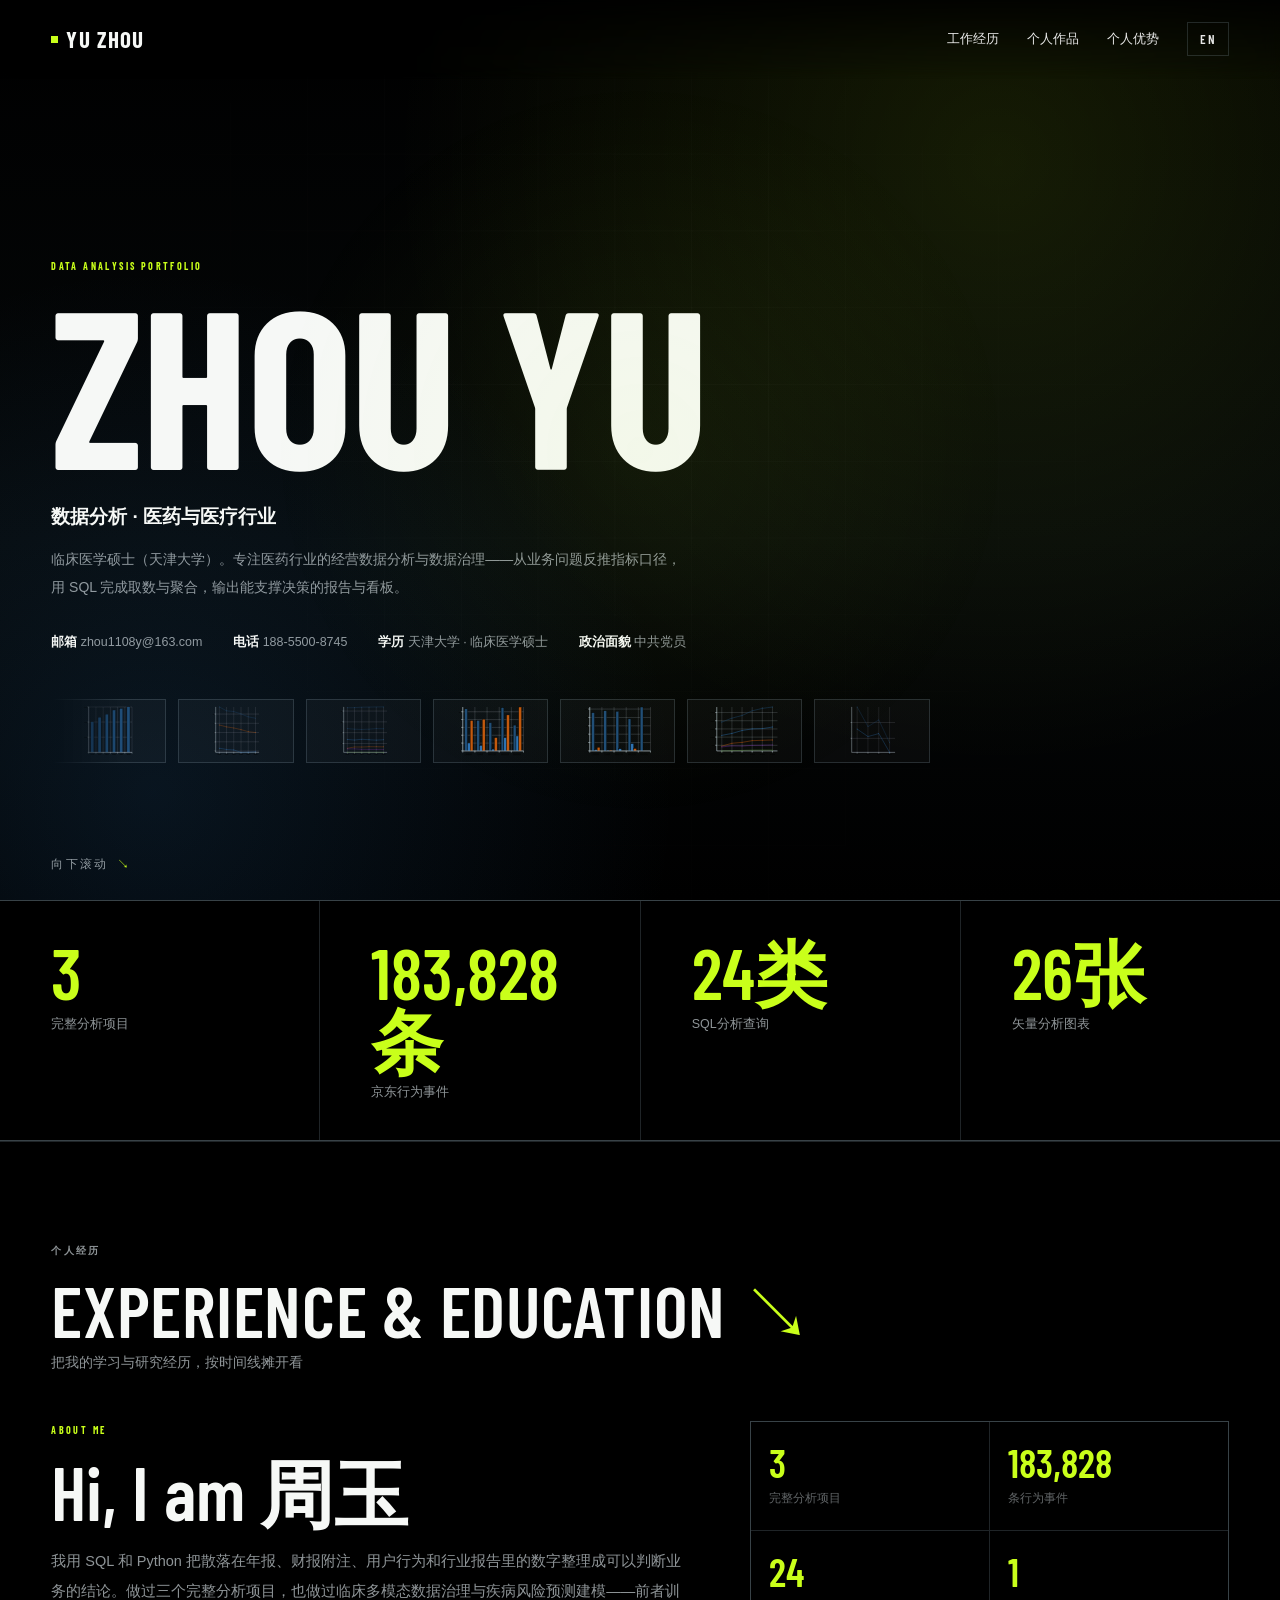
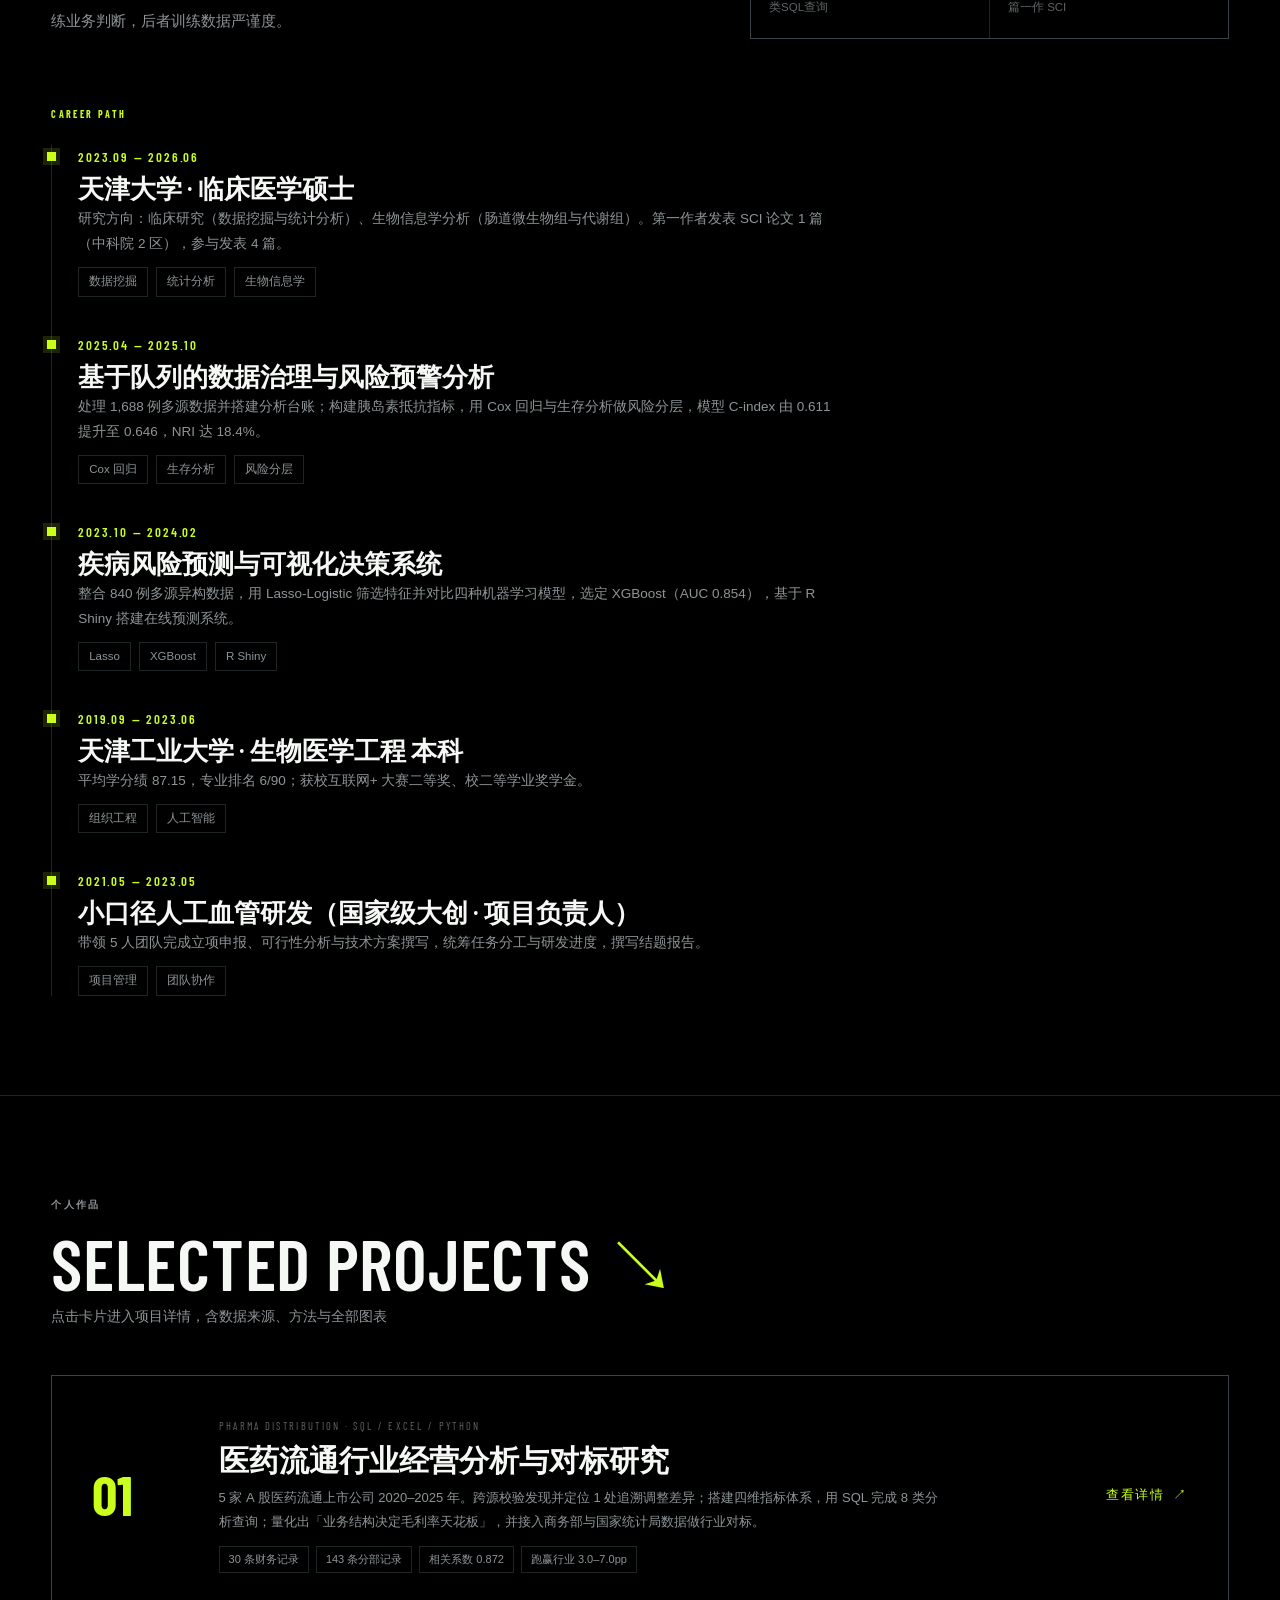
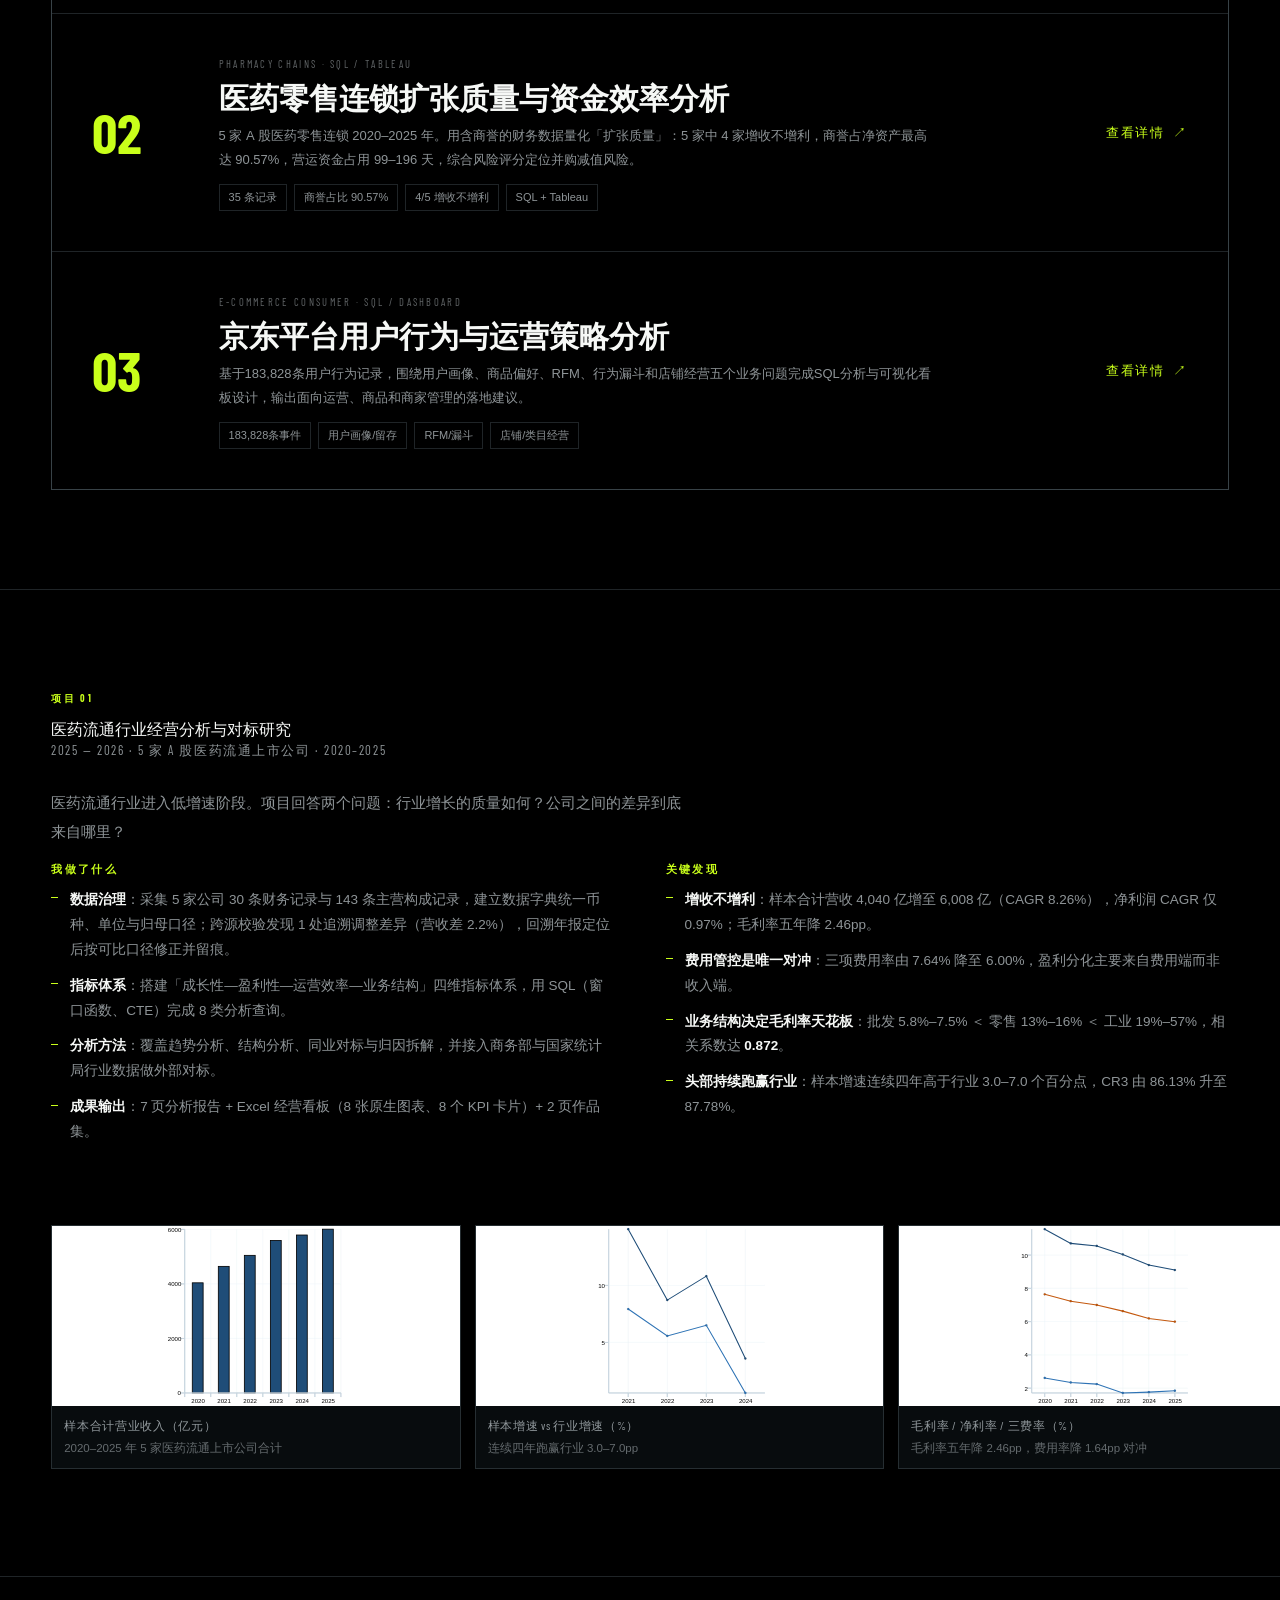
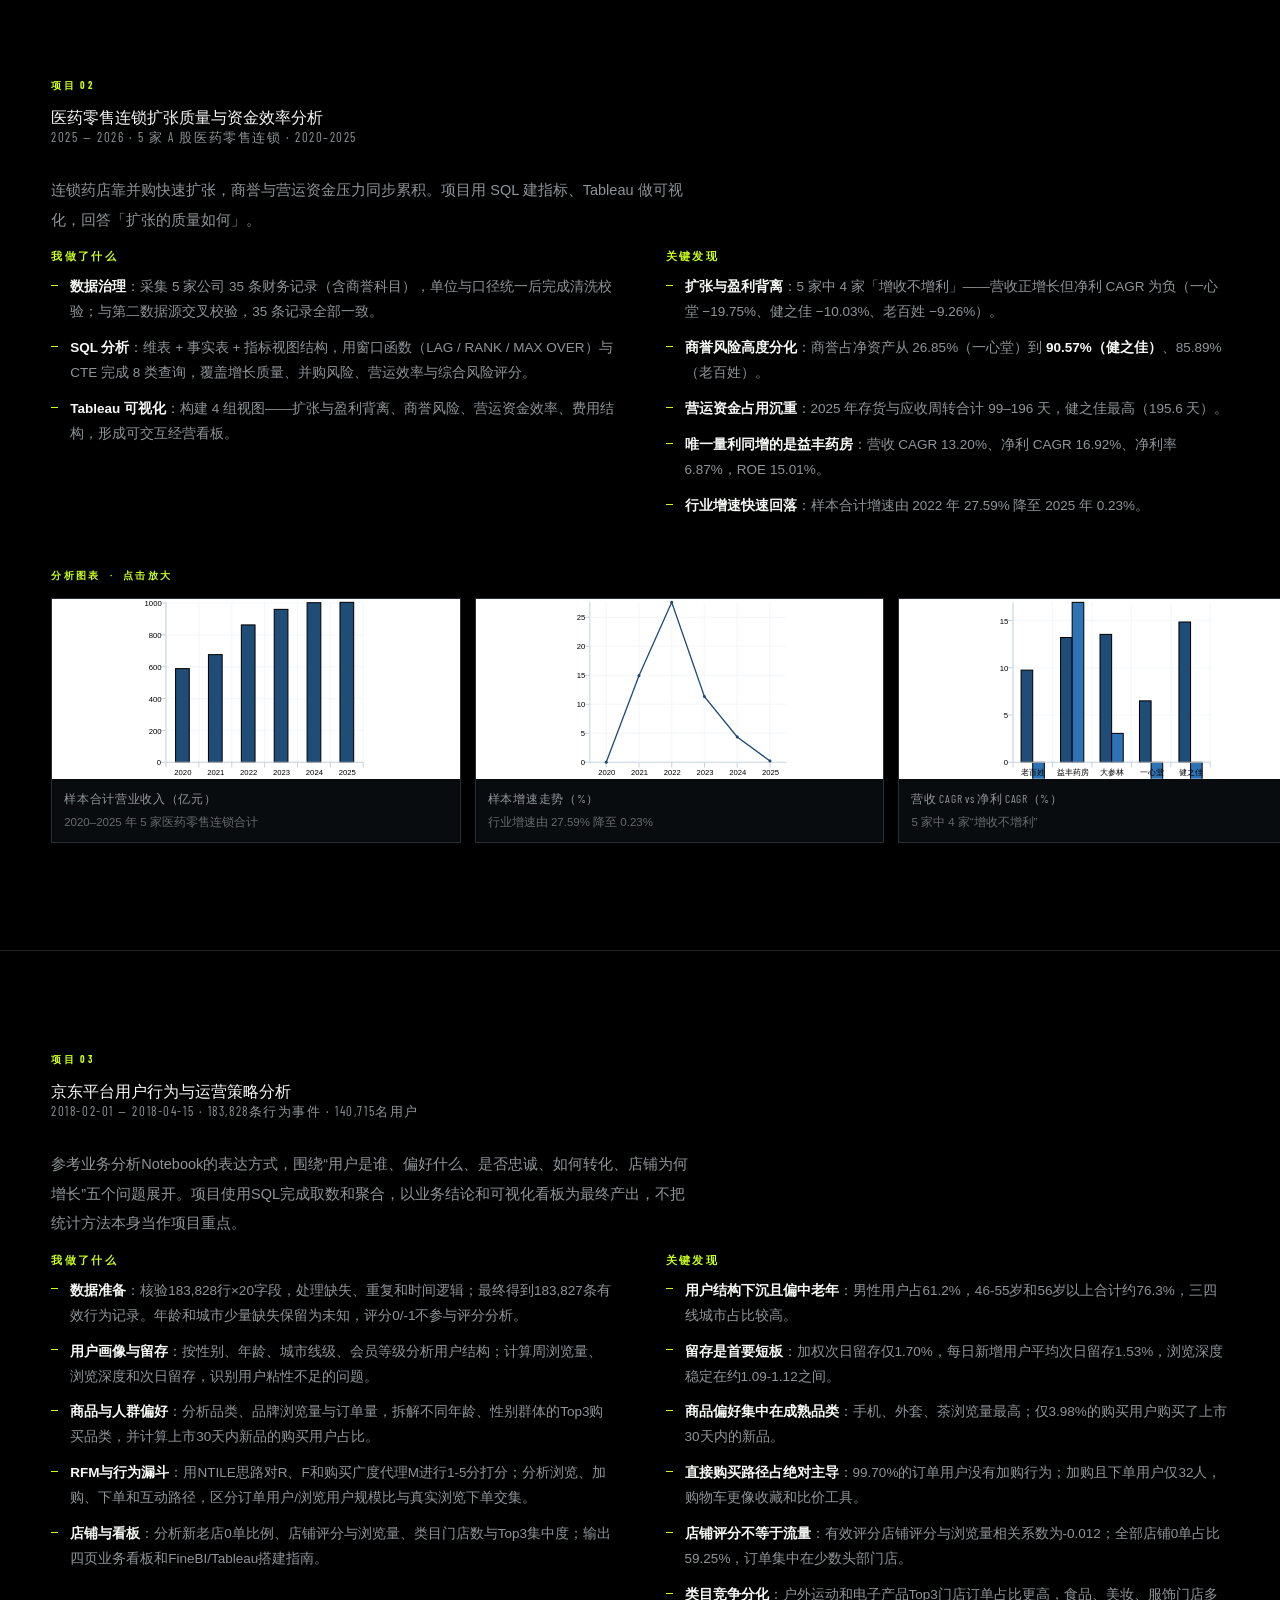
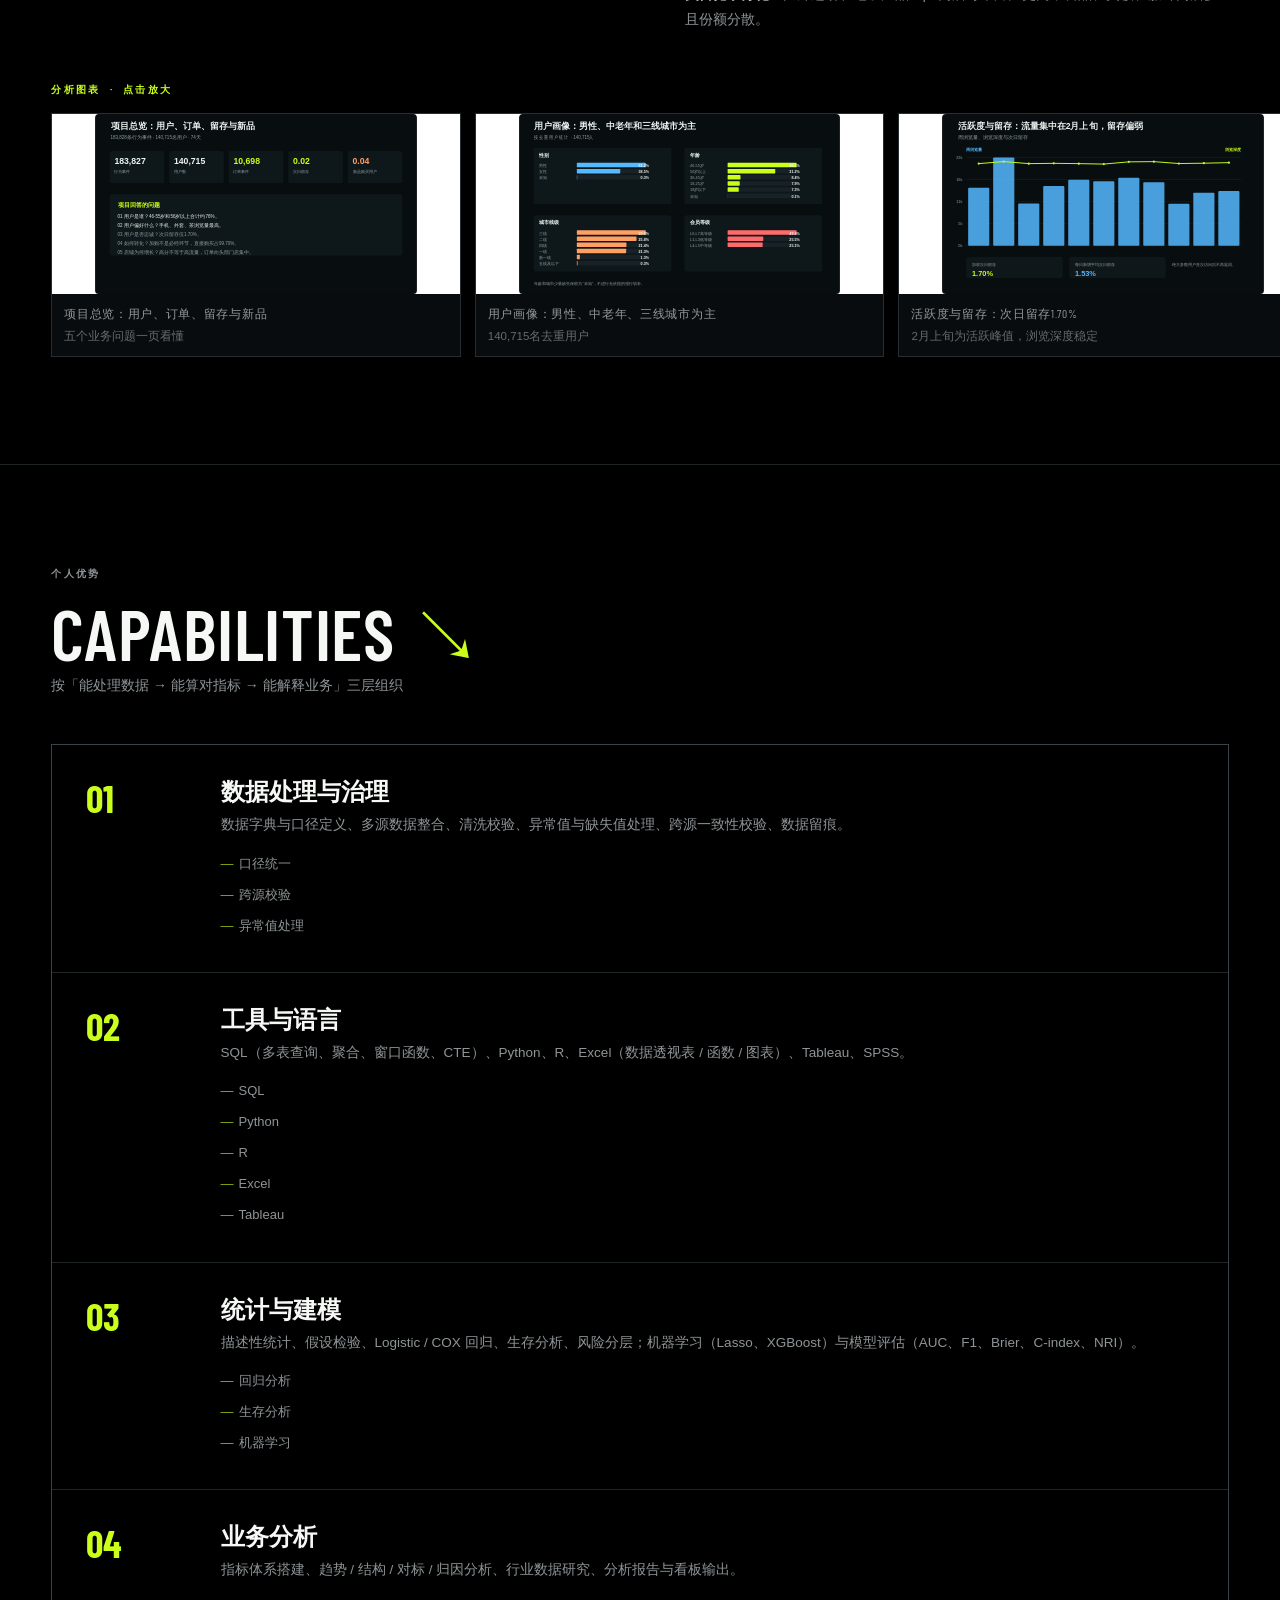
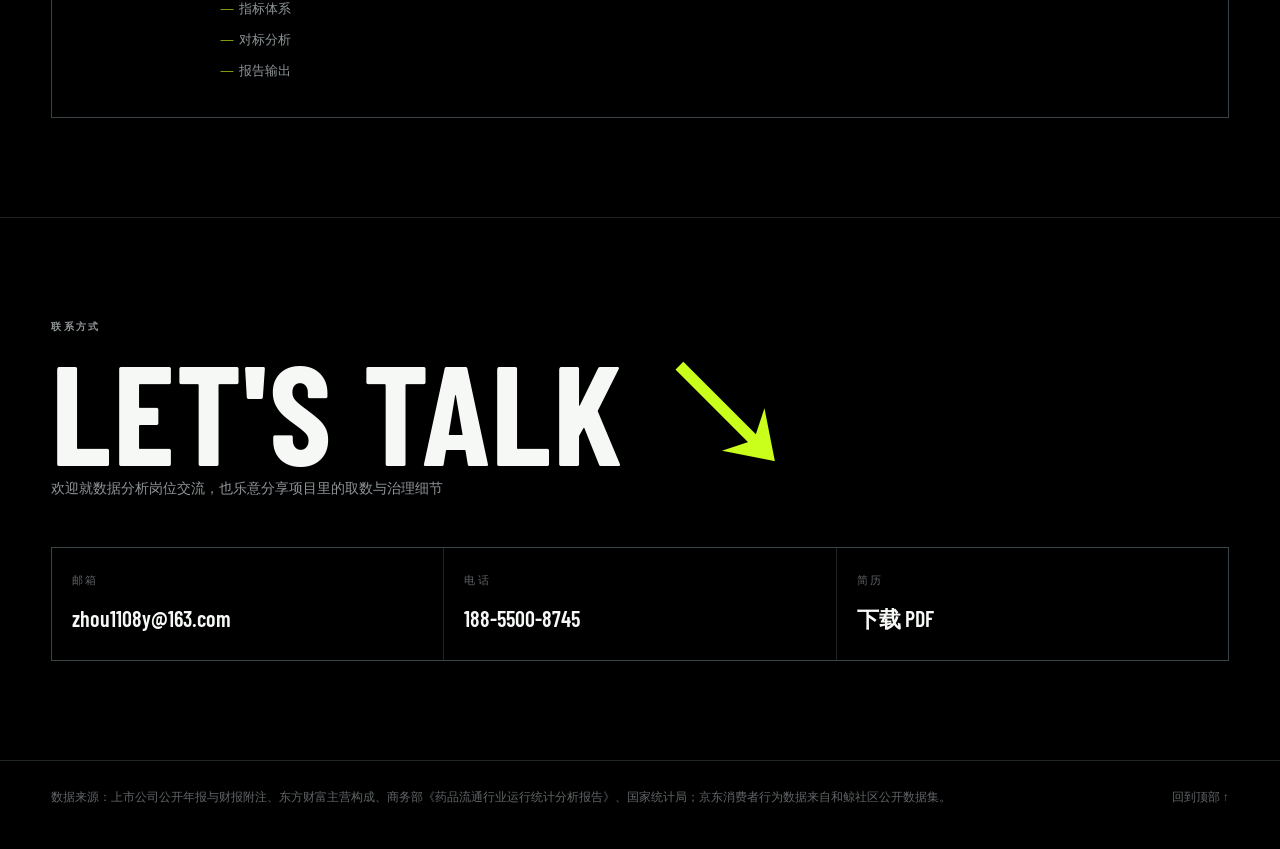
==== commit 1248f1a9: "Make portfolio HR-facing and fix project 03 card" ====
--- a/index.html
+++ b/index.html
@@ -114,6 +114,16 @@
       </div>
       <div class="wc-go">查看详情 <span class="arw">&#8599;</span></div>
     </a>
+    <a class="work-card reveal d3" href="#p3">
+      <div><div class="wc-num">03</div></div>
+      <div>
+        <div class="wc-cat">E-COMMERCE CONSUMER · SQL / DASHBOARD</div>
+        <h3 class="wc-title">京东平台用户行为与运营策略分析</h3>
+        <p class="wc-desc">基于183,828条用户行为记录，围绕用户画像、商品偏好、RFM、行为漏斗和店铺经营五个业务问题完成SQL分析与可视化看板设计，输出面向运营、商品和商家管理的落地建议。</p>
+        <div class="wc-tags"><span>183,828条事件</span><span>用户画像/留存</span><span>RFM/漏斗</span><span>店铺/类目经营</span></div>
+      </div>
+      <div class="wc-go">查看详情 <span class="arw">&#8599;</span></div>
+    </a>
     </div>
   </section>
 
@@ -145,8 +155,6 @@
       <figure class="g-item"><img src="assets/charts/p1-fig09.svg" alt="净利率变化归因（百分点）"><figcaption>净利率变化归因（百分点）<span class="note">拆解毛利率与费用率贡献</span></figcaption></figure>
       <figure class="g-item"><img src="assets/charts/p1-fig10.svg" alt="高毛利业务占比 vs 整体毛利率"><figcaption>高毛利业务占比 vs 整体毛利率<span class="note">散点图：相关系数 r = 0.872（n=30）</span></figcaption></figure>
     </div></div>
-    <div class="dl">      <a href="assets/data/p1_cleaned_data.csv" download>数据集 CSV</a>
-      <a href="assets/data/p1_sql_analysis.sql" download>SQL 脚本</a></div>
   </section>
 
   <section id="p2" class="section project">
@@ -173,9 +181,6 @@
       <figure class="g-item"><img src="assets/charts/p2-fig05.svg" alt="营运资金占用天数（天）"><figcaption>营运资金占用天数（天）<span class="note">存货 + 应收账款周转天数</span></figcaption></figure>
       <figure class="g-item"><img src="assets/charts/p2-fig06.svg" alt="毛利率 / 销售费用率 / 净利率（%）"><figcaption>毛利率 / 销售费用率 / 净利率（%）<span class="note">约 35% 毛利被 21%–29% 销售费用侵蚀</span></figcaption></figure>
     </div></div>
-    <div class="dl">      <a href="assets/data/p2_cleaned_data.csv" download>数据集 CSV</a>
-      <a href="assets/data/p2_sql_analysis.sql" download>SQL 脚本</a>
-      <a href="assets/data/p2_tableau_build_guide.md" download>Tableau 指南</a></div>
   </section>
 
   <section id="p3" class="section project">
@@ -209,11 +214,6 @@
       <figure class="g-item"><img src="assets/charts/p3-fig09.svg" alt="店铺运营：评分不等于流量"><figcaption>店铺运营：评分不等于流量<span class="note">新老店0单比例仍需关注</span></figcaption></figure>
       <figure class="g-item"><img src="assets/charts/p3-fig10.svg" alt="类目竞争：户外与电子头部集中"><figcaption>类目竞争：户外与电子头部集中<span class="note">Top3门店订单占比更高</span></figcaption></figure>
     </div></div>
-    <div class="dl">      <a href="assets/data/p3_project_report.md" download>中文报告</a>
-      <a href="assets/data/p3_project_report_en.md" download>English report</a>
-      <a href="assets/data/p3_sql_analysis.sql" download>SQL脚本</a>
-      <a href="assets/data/p3_finebi_dashboard_guide.md" download>看板指南</a>
-      <a href="assets/data/p3_key_metrics.csv" download>关键指标CSV</a></div>
   </section>
 
   <section class="section" id="strengths">
